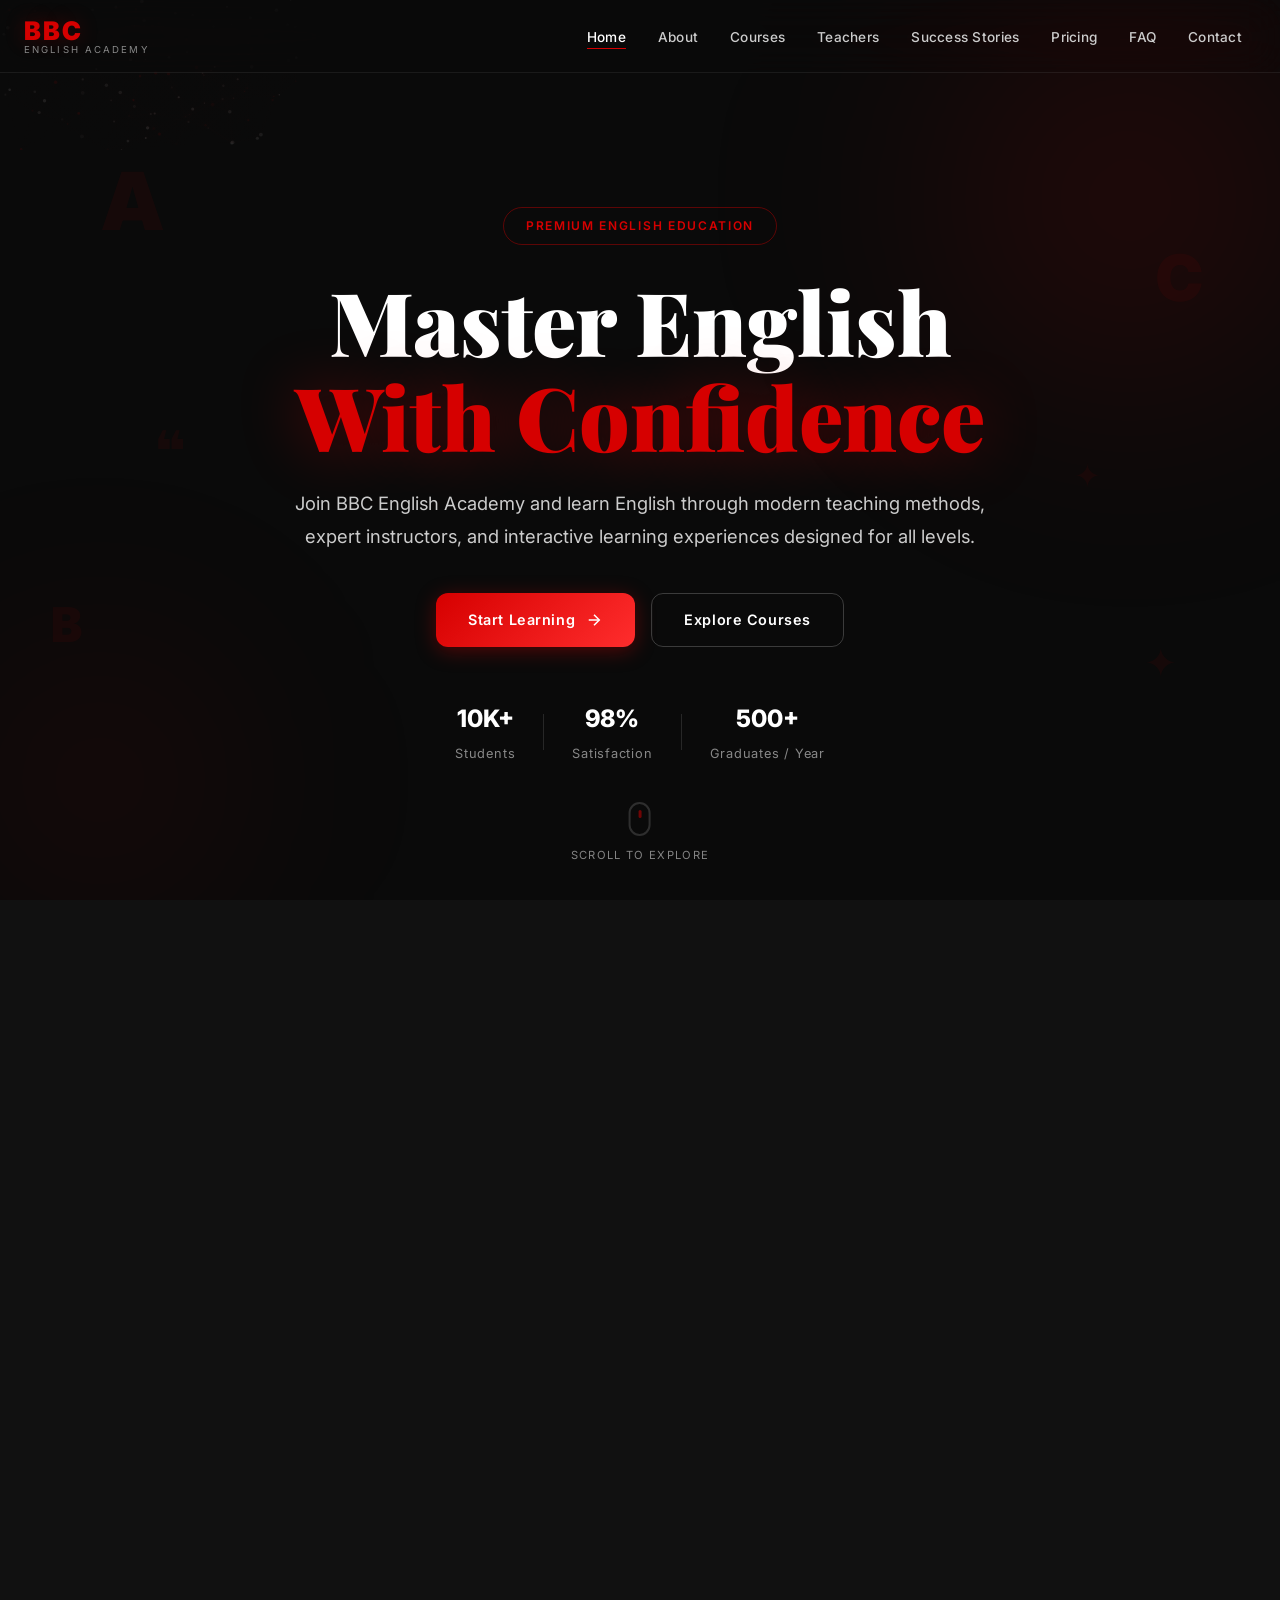
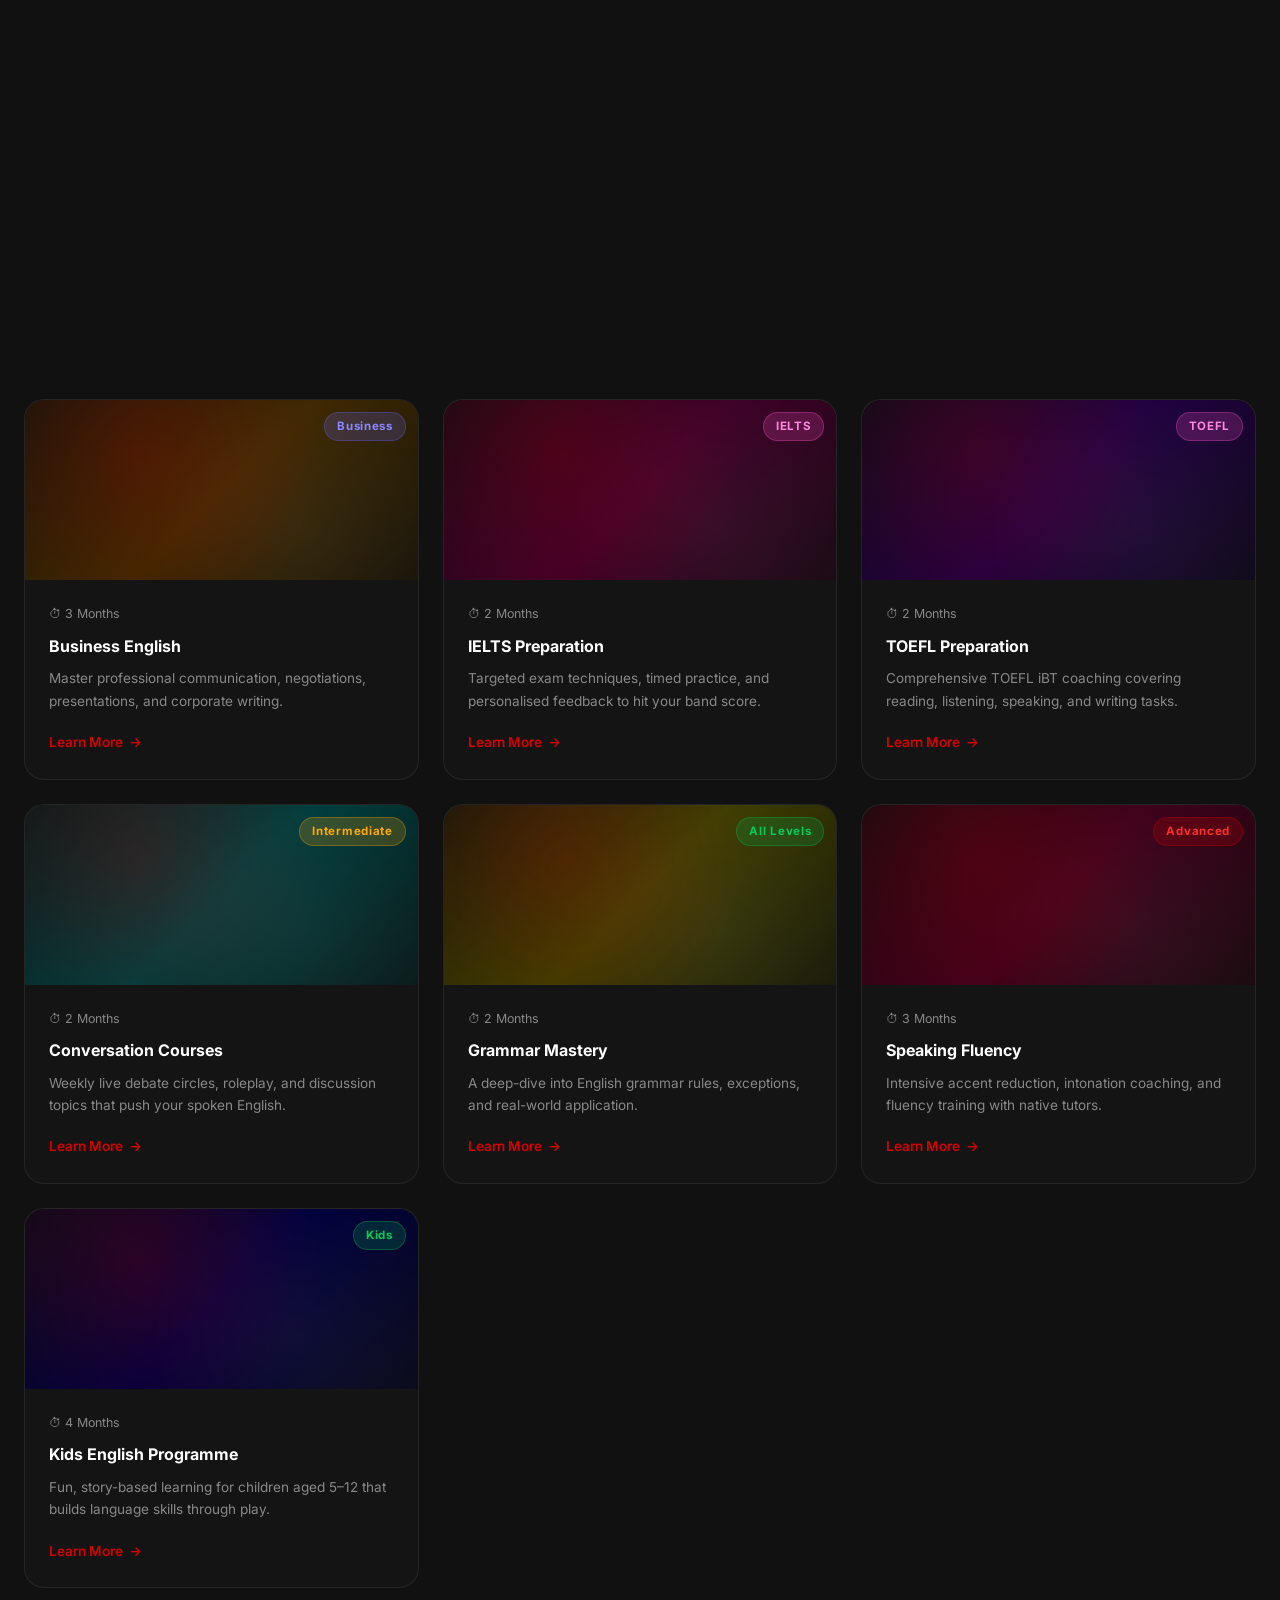
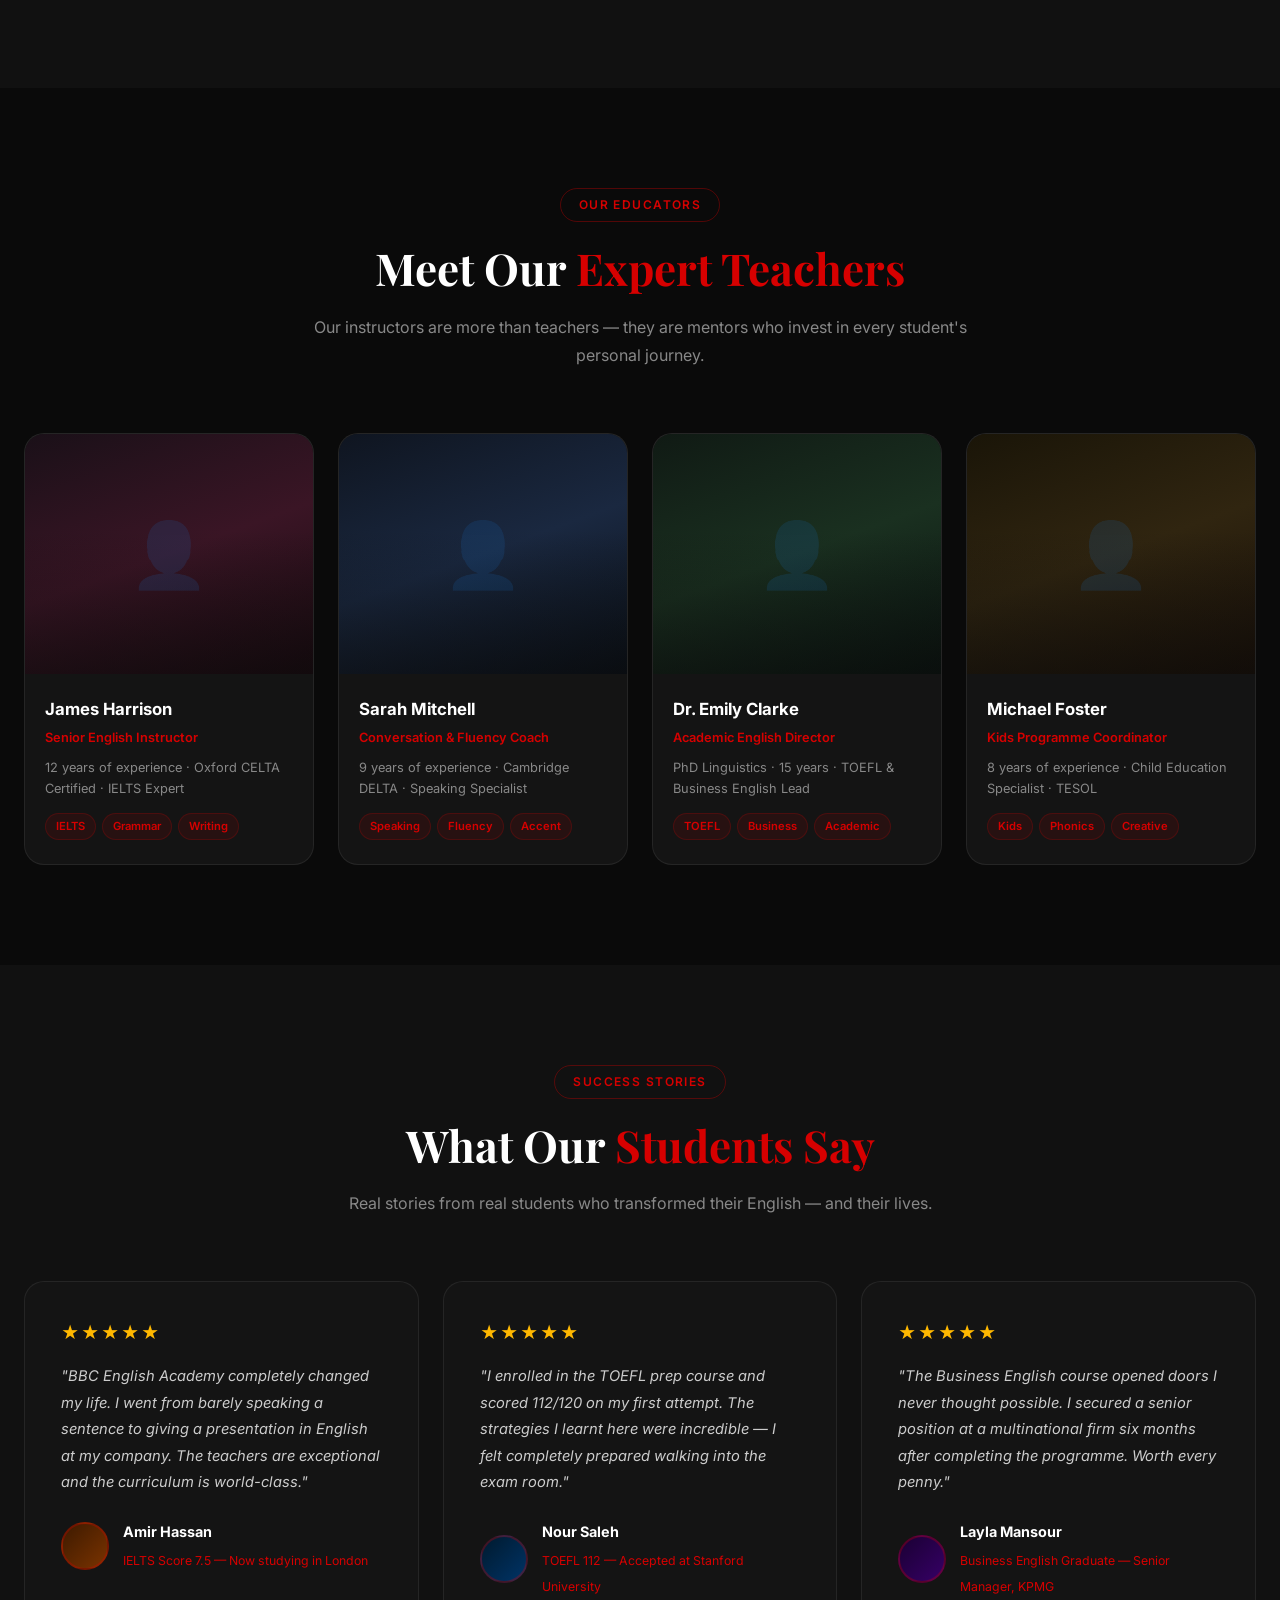
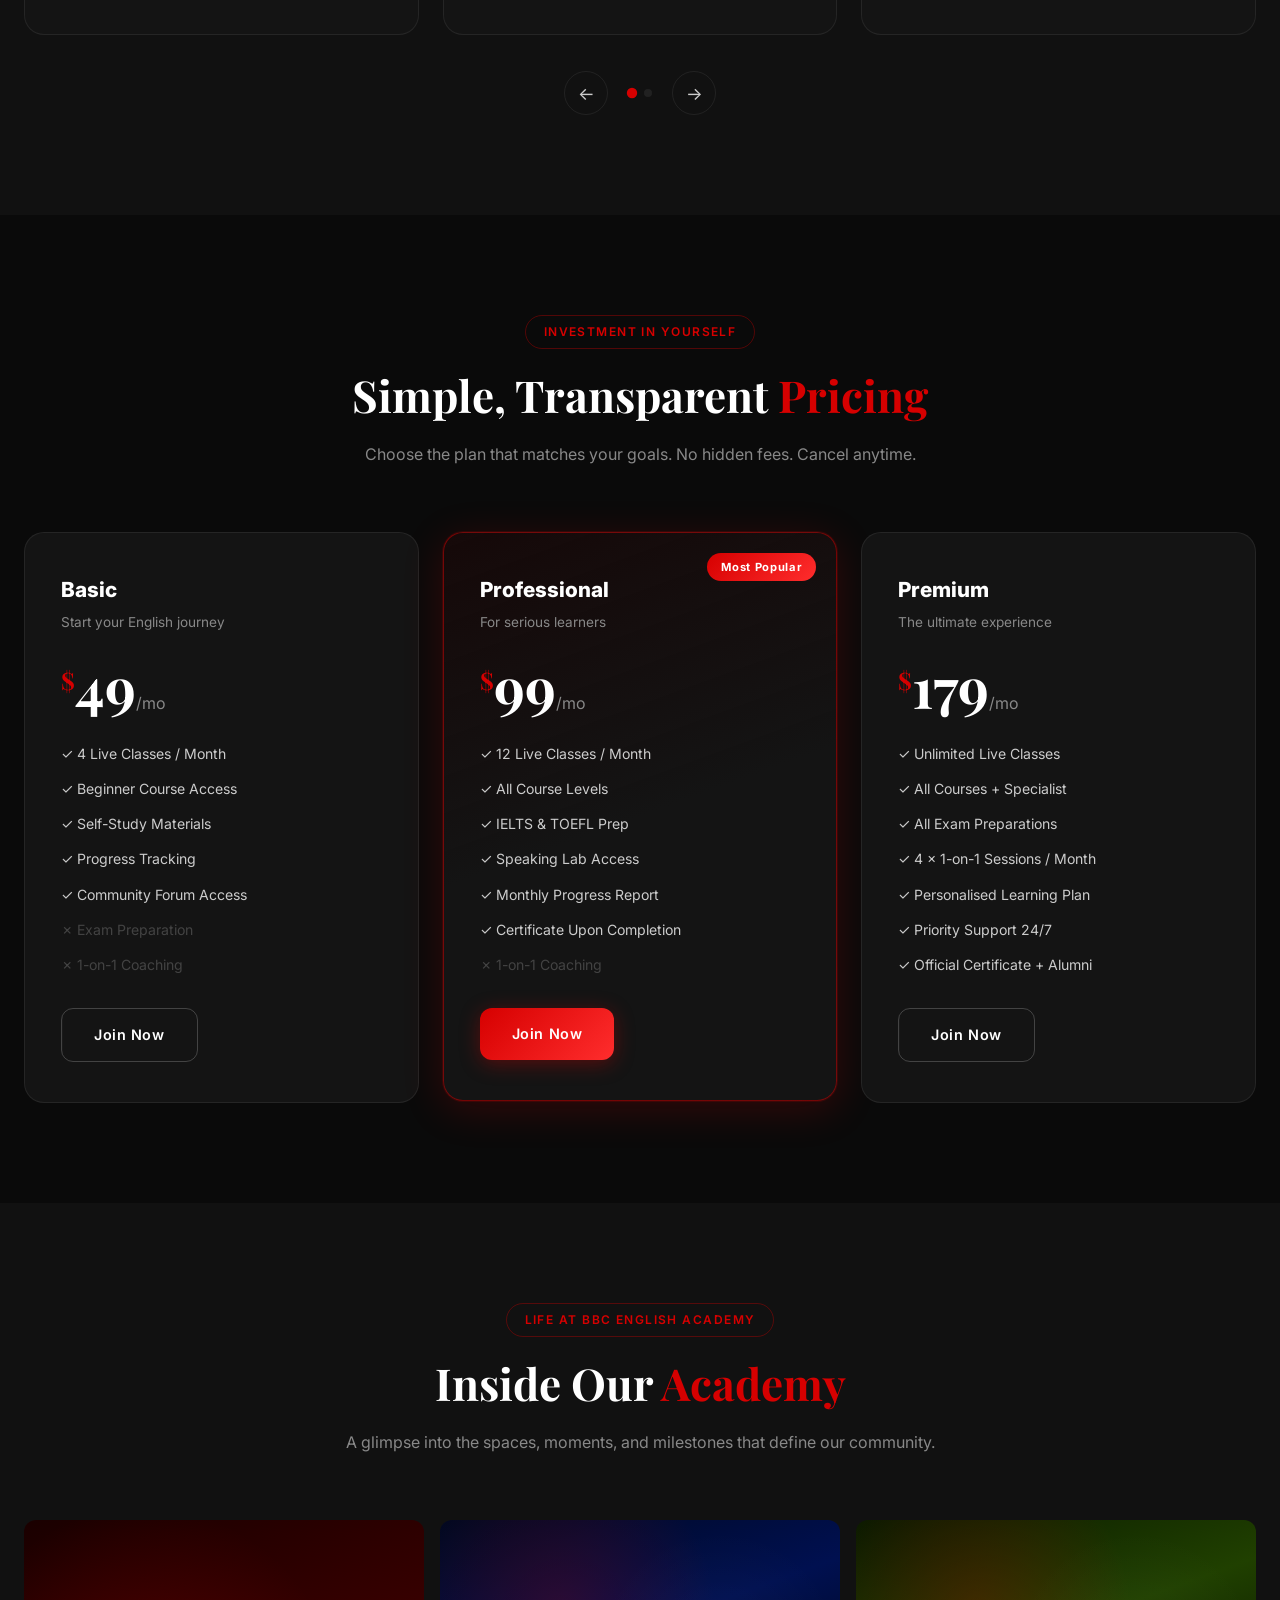
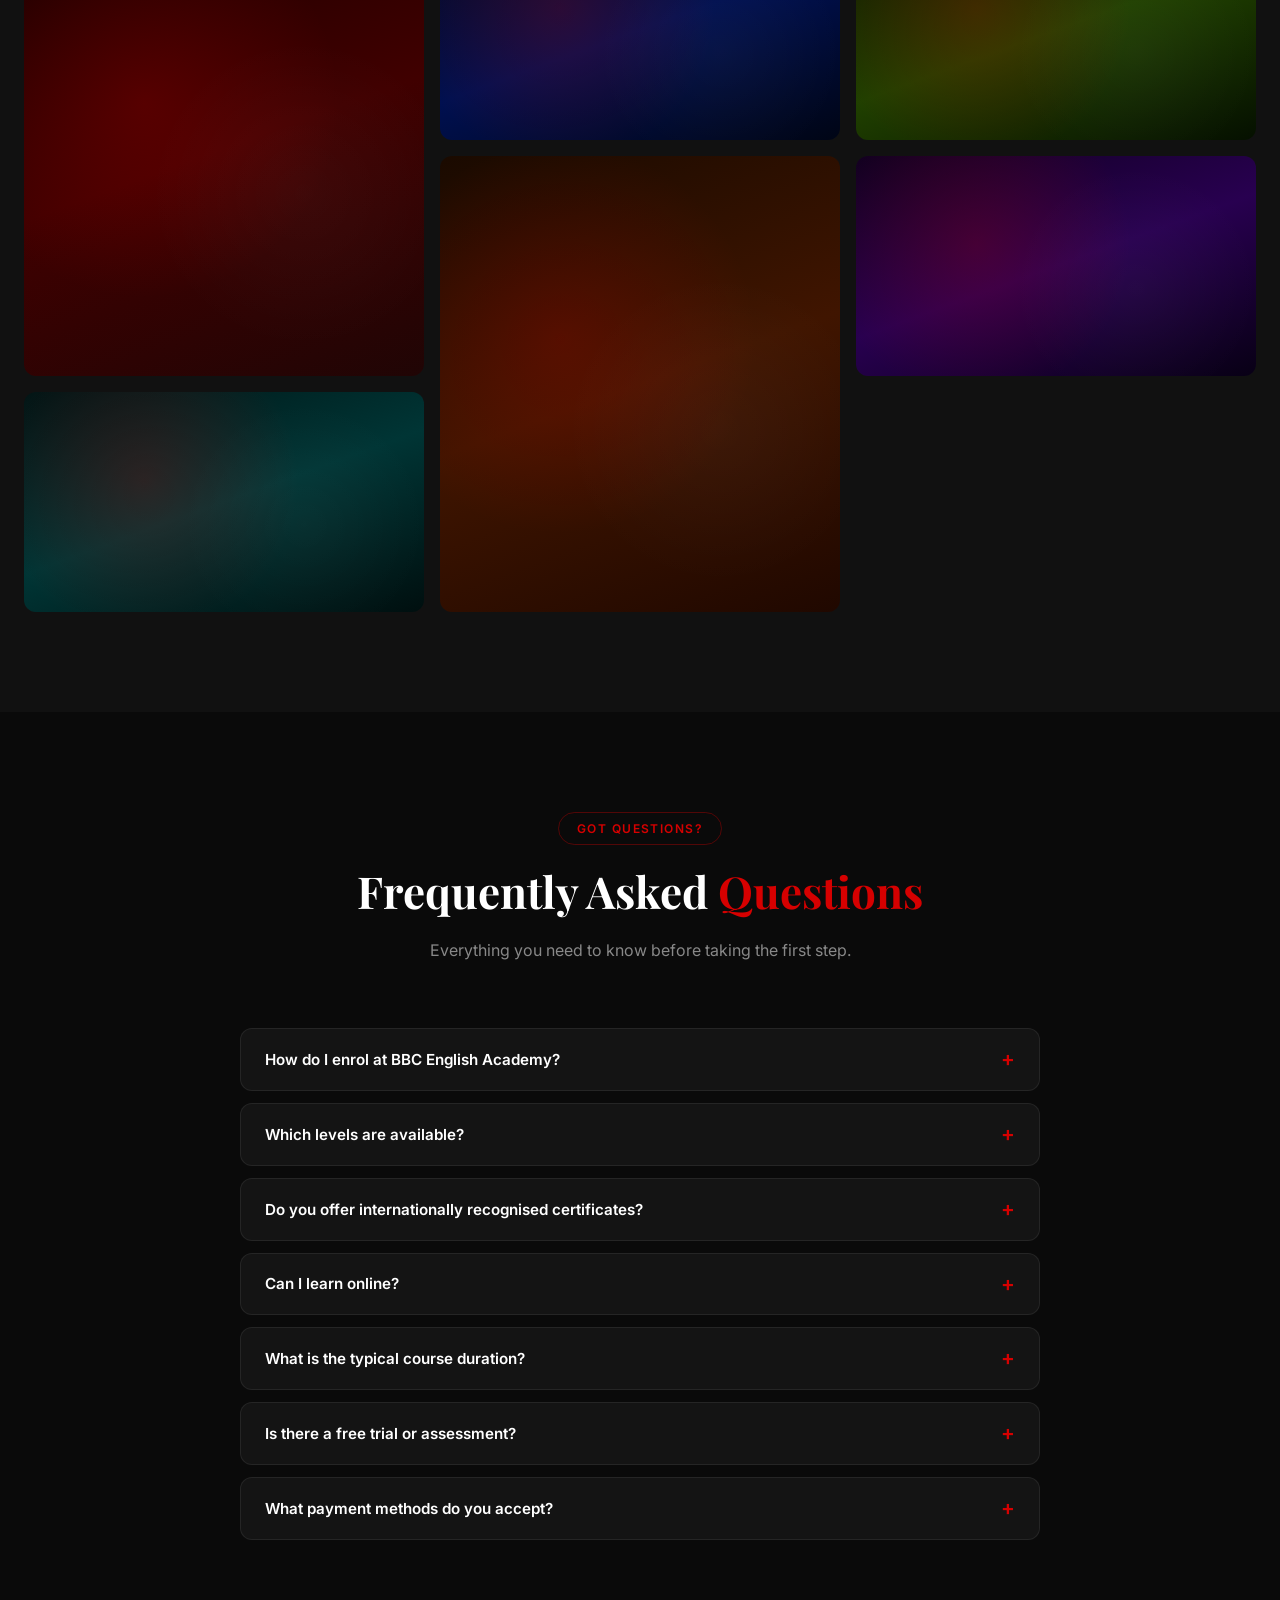
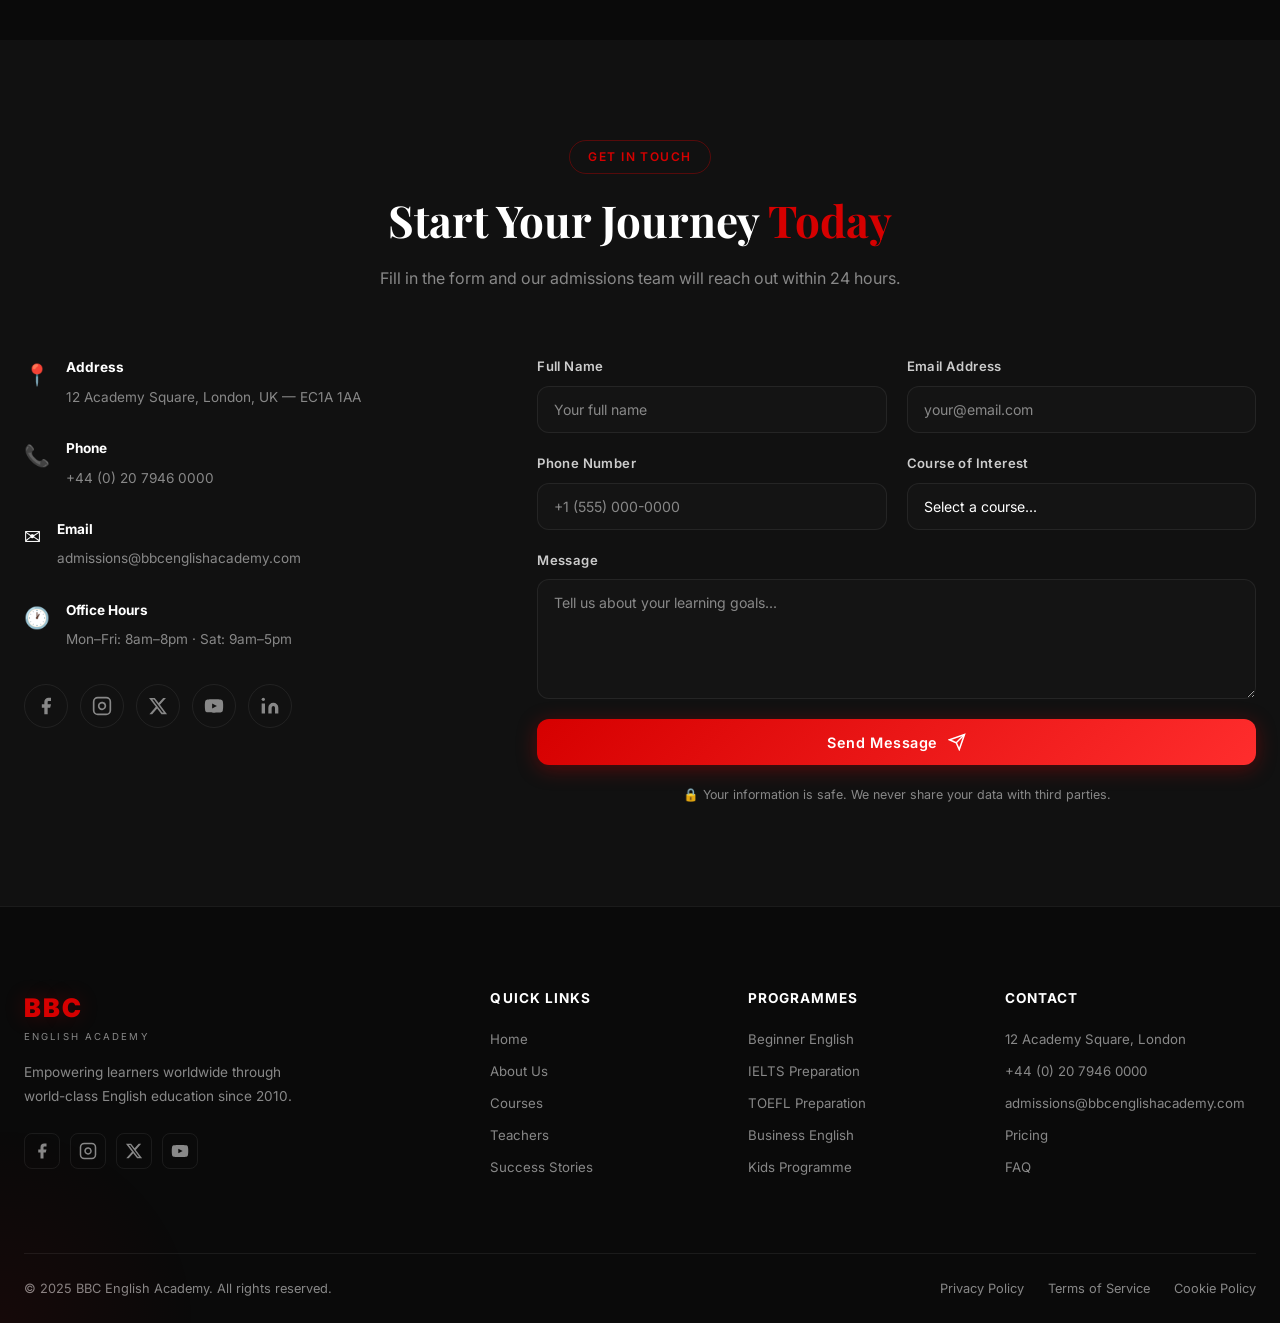
==== index.html @ ef20fbb7 "Add files via upload" ====
<!DOCTYPE html>
<html lang="en">
<head>
  <meta charset="UTF-8" />
  <meta name="viewport" content="width=device-width, initial-scale=1.0" />
  <meta name="description" content="BBC English Academy — Master English with Confidence. Premium English language courses for all levels." />
  <title>BBC English Academy</title>
  <link rel="stylesheet" href="style.css" />
  <link rel="preconnect" href="https://fonts.googleapis.com" />
  <link rel="preconnect" href="https://fonts.gstatic.com" crossorigin />
  <link href="https://fonts.googleapis.com/css2?family=Inter:wght@300;400;500;600;700;800;900&family=Playfair+Display:wght@400;600;700;900&display=swap" rel="stylesheet" />
</head>
<body>

  <!-- LOADING SCREEN -->
  <div id="loader">
    <div class="loader-inner">
      <div class="loader-logo">
        <span class="loader-bbc">BBC</span>
        <span class="loader-text">English Academy</span>
      </div>
      <div class="loader-bar"><div class="loader-progress"></div></div>
    </div>
  </div>

  <!-- NAVBAR -->
  <nav id="navbar">
    <div class="nav-container">
      <a href="#home" class="nav-logo">
        <span class="logo-bbc">BBC</span>
        <span class="logo-sub">English Academy</span>
      </a>
      <button class="hamburger" id="hamburger" aria-label="Toggle menu">
        <span></span><span></span><span></span>
      </button>
      <ul class="nav-links" id="nav-links">
        <li><a href="#home" class="nav-link">Home</a></li>
        <li><a href="#about" class="nav-link">About</a></li>
        <li><a href="#courses" class="nav-link">Courses</a></li>
        <li><a href="#teachers" class="nav-link">Teachers</a></li>
        <li><a href="#testimonials" class="nav-link">Success Stories</a></li>
        <li><a href="#pricing" class="nav-link">Pricing</a></li>
        <li><a href="#faq" class="nav-link">FAQ</a></li>
        <li><a href="#contact" class="nav-link">Contact</a></li>
      </ul>
    </div>
  </nav>

  <!-- HERO SECTION -->
  <section id="home" class="hero">
    <canvas id="particles-canvas"></canvas>
    <div class="hero-overlay"></div>
    <div class="hero-glow glow-1"></div>
    <div class="hero-glow glow-2"></div>
    <div class="floating-elements">
      <div class="float-el el-1">A</div>
      <div class="float-el el-2">B</div>
      <div class="float-el el-3">C</div>
      <div class="float-el el-4">✦</div>
      <div class="float-el el-5">❝</div>
      <div class="float-el el-6">✦</div>
    </div>
    <div class="hero-content">
      <div class="hero-badge reveal-fade">Premium English Education</div>
      <h1 class="hero-title reveal-fade">
        Master English<br />
        <span class="hero-accent">With Confidence</span>
      </h1>
      <p class="hero-subtitle reveal-fade">
        Join BBC English Academy and learn English through modern teaching methods,<br class="hide-mobile" />
        expert instructors, and interactive learning experiences designed for all levels.
      </p>
      <div class="hero-buttons reveal-fade">
        <a href="#courses" class="btn btn-primary">
          <span>Start Learning</span>
          <svg width="18" height="18" viewBox="0 0 24 24" fill="none" stroke="currentColor" stroke-width="2"><line x1="5" y1="12" x2="19" y2="12"/><polyline points="12 5 19 12 12 19"/></svg>
        </a>
        <a href="#courses" class="btn btn-outline">Explore Courses</a>
      </div>
      <div class="hero-stats reveal-fade">
        <div class="hero-stat"><strong>10K+</strong><span>Students</span></div>
        <div class="hero-stat-divider"></div>
        <div class="hero-stat"><strong>98%</strong><span>Satisfaction</span></div>
        <div class="hero-stat-divider"></div>
        <div class="hero-stat"><strong>500+</strong><span>Graduates / Year</span></div>
      </div>
    </div>
    <div class="scroll-indicator">
      <div class="scroll-mouse"><div class="scroll-wheel"></div></div>
      <span>Scroll to explore</span>
    </div>
  </section>

  <!-- ABOUT SECTION -->
  <section id="about" class="about section">
    <div class="container">
      <div class="section-header reveal">
        <span class="section-tag">Who We Are</span>
        <h2 class="section-title">Excellence in <span class="accent">English Education</span></h2>
        <p class="section-subtitle">A world-class institution built on decades of teaching experience and a commitment to transforming students into confident English speakers.</p>
      </div>
      <div class="about-grid">
        <div class="about-content reveal">
          <h3>Our Mission</h3>
          <p>At BBC English Academy, we believe every student deserves access to world-class English education. Our mission is to bridge language barriers and unlock global opportunities for learners at every stage of their journey.</p>
          <h3>Our Vision</h3>
          <p>We envision a world where language is never a barrier — where every student walks out of our doors ready to thrive in any international environment, whether academic, professional, or social.</p>
          <div class="about-features">
            <div class="about-feat"><span class="feat-icon">✦</span> International Teaching Standards</div>
            <div class="about-feat"><span class="feat-icon">✦</span> Native & Certified Expert Instructors</div>
            <div class="about-feat"><span class="feat-icon">✦</span> Personalised Learning Pathways</div>
            <div class="about-feat"><span class="feat-icon">✦</span> British Council Aligned Curriculum</div>
          </div>
        </div>
        <div class="about-stats reveal">
          <div class="stat-card"><div class="stat-num" data-target="10000">0</div><div class="stat-label">Students Enrolled</div></div>
          <div class="stat-card"><div class="stat-num" data-target="500">0</div><div class="stat-label">Graduates Per Year</div></div>
          <div class="stat-card"><div class="stat-num" data-target="98">0</div><div class="stat-label">% Satisfaction Rate</div></div>
          <div class="stat-card"><div class="stat-num" data-target="15">0</div><div class="stat-label">Years of Excellence</div></div>
        </div>
      </div>
    </div>
  </section>

  <!-- WHY CHOOSE US -->
  <section id="why" class="why-us section">
    <div class="container">
      <div class="section-header reveal">
        <span class="section-tag">Why BBC English Academy</span>
        <h2 class="section-title">Built for <span class="accent">Your Success</span></h2>
        <p class="section-subtitle">Every detail of our academy is designed to accelerate your progress and maximise your confidence.</p>
      </div>
      <div class="why-grid">
        <div class="why-card reveal">
          <div class="why-icon">🎓</div>
          <h4>Expert Teachers</h4>
          <p>Learn from certified native and bilingual instructors with years of classroom and international experience.</p>
        </div>
        <div class="why-card reveal">
          <div class="why-icon">💡</div>
          <h4>Interactive Lessons</h4>
          <p>Engage in dynamic, multimedia-rich lessons that make vocabulary, grammar, and pronunciation genuinely stick.</p>
        </div>
        <div class="why-card reveal">
          <div class="why-icon">🕐</div>
          <h4>Flexible Schedule</h4>
          <p>Morning, evening, weekend, and online classes available — structured around your life, not ours.</p>
        </div>
        <div class="why-card reveal">
          <div class="why-icon">🗣️</div>
          <h4>Practical Speaking</h4>
          <p>Dedicated conversation labs and real-world simulations so you speak with confidence from day one.</p>
        </div>
        <div class="why-card reveal">
          <div class="why-icon">🌍</div>
          <h4>International Curriculum</h4>
          <p>A Cambridge and British Council aligned syllabus trusted by learners across 40+ countries.</p>
        </div>
        <div class="why-card reveal">
          <div class="why-icon">🤝</div>
          <h4>Student Support</h4>
          <p>Dedicated academic advisors and a 24/7 digital support portal keep you on track at every step.</p>
        </div>
      </div>
    </div>
  </section>

  <!-- COURSES SECTION -->
  <section id="courses" class="courses section">
    <div class="container">
      <div class="section-header reveal">
        <span class="section-tag">Our Programmes</span>
        <h2 class="section-title">Find Your <span class="accent">Perfect Course</span></h2>
        <p class="section-subtitle">From beginner to advanced, we have a programme tailored to every goal and every learner.</p>
      </div>
      <div class="course-filters reveal">
        <button class="filter-btn active" data-filter="all">All</button>
        <button class="filter-btn" data-filter="general">General</button>
        <button class="filter-btn" data-filter="exam">Exam Prep</button>
        <button class="filter-btn" data-filter="specialist">Specialist</button>
      </div>
      <div class="courses-grid">
        <div class="course-card reveal" data-category="general">
          <div class="course-img"><div class="course-img-placeholder ci-1"></div><span class="course-level level-beginner">Beginner</span></div>
          <div class="course-body">
            <span class="course-duration">⏱ 3 Months</span>
            <h4>Beginner English</h4>
            <p>Build a solid foundation in reading, writing, speaking, and listening from the very start.</p>
            <a href="#contact" class="btn-card">Learn More <span>→</span></a>
          </div>
        </div>
        <div class="course-card reveal" data-category="general">
          <div class="course-img"><div class="course-img-placeholder ci-2"></div><span class="course-level level-intermediate">Intermediate</span></div>
          <div class="course-body">
            <span class="course-duration">⏱ 4 Months</span>
            <h4>Intermediate English</h4>
            <p>Expand your vocabulary and tackle complex grammar structures with confidence.</p>
            <a href="#contact" class="btn-card">Learn More <span>→</span></a>
          </div>
        </div>
        <div class="course-card reveal" data-category="general">
          <div class="course-img"><div class="course-img-placeholder ci-3"></div><span class="course-level level-advanced">Advanced</span></div>
          <div class="course-body">
            <span class="course-duration">⏱ 5 Months</span>
            <h4>Advanced English</h4>
            <p>Achieve near-native fluency with nuanced expression, debate, and academic writing skills.</p>
            <a href="#contact" class="btn-card">Learn More <span>→</span></a>
          </div>
        </div>
        <div class="course-card reveal" data-category="specialist">
          <div class="course-img"><div class="course-img-placeholder ci-4"></div><span class="course-level level-business">Business</span></div>
          <div class="course-body">
            <span class="course-duration">⏱ 3 Months</span>
            <h4>Business English</h4>
            <p>Master professional communication, negotiations, presentations, and corporate writing.</p>
            <a href="#contact" class="btn-card">Learn More <span>→</span></a>
          </div>
        </div>
        <div class="course-card reveal" data-category="exam">
          <div class="course-img"><div class="course-img-placeholder ci-5"></div><span class="course-level level-exam">IELTS</span></div>
          <div class="course-body">
            <span class="course-duration">⏱ 2 Months</span>
            <h4>IELTS Preparation</h4>
            <p>Targeted exam techniques, timed practice, and personalised feedback to hit your band score.</p>
            <a href="#contact" class="btn-card">Learn More <span>→</span></a>
          </div>
        </div>
        <div class="course-card reveal" data-category="exam">
          <div class="course-img"><div class="course-img-placeholder ci-6"></div><span class="course-level level-exam">TOEFL</span></div>
          <div class="course-body">
            <span class="course-duration">⏱ 2 Months</span>
            <h4>TOEFL Preparation</h4>
            <p>Comprehensive TOEFL iBT coaching covering reading, listening, speaking, and writing tasks.</p>
            <a href="#contact" class="btn-card">Learn More <span>→</span></a>
          </div>
        </div>
        <div class="course-card reveal" data-category="specialist">
          <div class="course-img"><div class="course-img-placeholder ci-7"></div><span class="course-level level-intermediate">Intermediate</span></div>
          <div class="course-body">
            <span class="course-duration">⏱ 2 Months</span>
            <h4>Conversation Courses</h4>
            <p>Weekly live debate circles, roleplay, and discussion topics that push your spoken English.</p>
            <a href="#contact" class="btn-card">Learn More <span>→</span></a>
          </div>
        </div>
        <div class="course-card reveal" data-category="general">
          <div class="course-img"><div class="course-img-placeholder ci-8"></div><span class="course-level level-beginner">All Levels</span></div>
          <div class="course-body">
            <span class="course-duration">⏱ 2 Months</span>
            <h4>Grammar Mastery</h4>
            <p>A deep-dive into English grammar rules, exceptions, and real-world application.</p>
            <a href="#contact" class="btn-card">Learn More <span>→</span></a>
          </div>
        </div>
        <div class="course-card reveal" data-category="specialist">
          <div class="course-img"><div class="course-img-placeholder ci-9"></div><span class="course-level level-advanced">Advanced</span></div>
          <div class="course-body">
            <span class="course-duration">⏱ 3 Months</span>
            <h4>Speaking Fluency</h4>
            <p>Intensive accent reduction, intonation coaching, and fluency training with native tutors.</p>
            <a href="#contact" class="btn-card">Learn More <span>→</span></a>
          </div>
        </div>
        <div class="course-card reveal" data-category="specialist">
          <div class="course-img"><div class="course-img-placeholder ci-10"></div><span class="course-level level-beginner">Kids</span></div>
          <div class="course-body">
            <span class="course-duration">⏱ 4 Months</span>
            <h4>Kids English Programme</h4>
            <p>Fun, story-based learning for children aged 5–12 that builds language skills through play.</p>
            <a href="#contact" class="btn-card">Learn More <span>→</span></a>
          </div>
        </div>
      </div>
    </div>
  </section>

  <!-- TEACHERS SECTION -->
  <section id="teachers" class="teachers section">
    <div class="container">
      <div class="section-header reveal">
        <span class="section-tag">Our Educators</span>
        <h2 class="section-title">Meet Our <span class="accent">Expert Teachers</span></h2>
        <p class="section-subtitle">Our instructors are more than teachers — they are mentors who invest in every student's personal journey.</p>
      </div>
      <div class="teachers-grid">
        <div class="teacher-card reveal">
          <div class="teacher-photo tp-1"></div>
          <div class="teacher-info">
            <h4>James Harrison</h4>
            <span class="teacher-role">Senior English Instructor</span>
            <p>12 years of experience · Oxford CELTA Certified · IELTS Expert</p>
            <div class="teacher-tags"><span>IELTS</span><span>Grammar</span><span>Writing</span></div>
          </div>
        </div>
        <div class="teacher-card reveal">
          <div class="teacher-photo tp-2"></div>
          <div class="teacher-info">
            <h4>Sarah Mitchell</h4>
            <span class="teacher-role">Conversation & Fluency Coach</span>
            <p>9 years of experience · Cambridge DELTA · Speaking Specialist</p>
            <div class="teacher-tags"><span>Speaking</span><span>Fluency</span><span>Accent</span></div>
          </div>
        </div>
        <div class="teacher-card reveal">
          <div class="teacher-photo tp-3"></div>
          <div class="teacher-info">
            <h4>Dr. Emily Clarke</h4>
            <span class="teacher-role">Academic English Director</span>
            <p>PhD Linguistics · 15 years · TOEFL & Business English Lead</p>
            <div class="teacher-tags"><span>TOEFL</span><span>Business</span><span>Academic</span></div>
          </div>
        </div>
        <div class="teacher-card reveal">
          <div class="teacher-photo tp-4"></div>
          <div class="teacher-info">
            <h4>Michael Foster</h4>
            <span class="teacher-role">Kids Programme Coordinator</span>
            <p>8 years of experience · Child Education Specialist · TESOL</p>
            <div class="teacher-tags"><span>Kids</span><span>Phonics</span><span>Creative</span></div>
          </div>
        </div>
      </div>
    </div>
  </section>

  <!-- TESTIMONIALS -->
  <section id="testimonials" class="testimonials section">
    <div class="container">
      <div class="section-header reveal">
        <span class="section-tag">Success Stories</span>
        <h2 class="section-title">What Our <span class="accent">Students Say</span></h2>
        <p class="section-subtitle">Real stories from real students who transformed their English — and their lives.</p>
      </div>
      <div class="testimonial-wrapper reveal">
        <div class="testimonial-track" id="testimonial-track">
          <div class="testimonial-card">
            <div class="testi-stars">★★★★★</div>
            <p class="testi-text">"BBC English Academy completely changed my life. I went from barely speaking a sentence to giving a presentation in English at my company. The teachers are exceptional and the curriculum is world-class."</p>
            <div class="testi-author">
              <div class="testi-avatar ta-1"></div>
              <div><strong>Amir Hassan</strong><span>IELTS Score 7.5 — Now studying in London</span></div>
            </div>
          </div>
          <div class="testimonial-card">
            <div class="testi-stars">★★★★★</div>
            <p class="testi-text">"I enrolled in the TOEFL prep course and scored 112/120 on my first attempt. The strategies I learnt here were incredible — I felt completely prepared walking into the exam room."</p>
            <div class="testi-author">
              <div class="testi-avatar ta-2"></div>
              <div><strong>Nour Saleh</strong><span>TOEFL 112 — Accepted at Stanford University</span></div>
            </div>
          </div>
          <div class="testimonial-card">
            <div class="testi-stars">★★★★★</div>
            <p class="testi-text">"The Business English course opened doors I never thought possible. I secured a senior position at a multinational firm six months after completing the programme. Worth every penny."</p>
            <div class="testi-author">
              <div class="testi-avatar ta-3"></div>
              <div><strong>Layla Mansour</strong><span>Business English Graduate — Senior Manager, KPMG</span></div>
            </div>
          </div>
          <div class="testimonial-card">
            <div class="testi-stars">★★★★★</div>
            <p class="testi-text">"My daughter joined the Kids Programme at age 7. Two years later she reads chapter books in English and speaks to her teachers without hesitation. The results speak for themselves."</p>
            <div class="testi-author">
              <div class="testi-avatar ta-4"></div>
              <div><strong>Khalid Al-Rashidi</strong><span>Parent — Kids Programme</span></div>
            </div>
          </div>
          <div class="testimonial-card">
            <div class="testi-stars">★★★★★</div>
            <p class="testi-text">"I had tried other academies before but nothing compared to BBC English Academy. The speaking fluency course gave me real tools, real practice, and real confidence in just 3 months."</p>
            <div class="testi-author">
              <div class="testi-avatar ta-5"></div>
              <div><strong>Sofia Petrakis</strong><span>Speaking Fluency — Now working at the UN</span></div>
            </div>
          </div>
        </div>
        <div class="testi-controls">
          <button class="testi-btn" id="testi-prev" aria-label="Previous">&#8592;</button>
          <div class="testi-dots" id="testi-dots"></div>
          <button class="testi-btn" id="testi-next" aria-label="Next">&#8594;</button>
        </div>
      </div>
    </div>
  </section>

  <!-- PRICING SECTION -->
  <section id="pricing" class="pricing section">
    <div class="container">
      <div class="section-header reveal">
        <span class="section-tag">Investment in Yourself</span>
        <h2 class="section-title">Simple, Transparent <span class="accent">Pricing</span></h2>
        <p class="section-subtitle">Choose the plan that matches your goals. No hidden fees. Cancel anytime.</p>
      </div>
      <div class="pricing-grid">
        <div class="price-card reveal">
          <div class="price-header">
            <h4>Basic</h4>
            <p>Start your English journey</p>
          </div>
          <div class="price-amount"><span class="currency">$</span>49<span class="period">/mo</span></div>
          <ul class="price-features">
            <li>✓ 4 Live Classes / Month</li>
            <li>✓ Beginner Course Access</li>
            <li>✓ Self-Study Materials</li>
            <li>✓ Progress Tracking</li>
            <li>✓ Community Forum Access</li>
            <li class="disabled">✗ Exam Preparation</li>
            <li class="disabled">✗ 1-on-1 Coaching</li>
          </ul>
          <a href="#contact" class="btn btn-outline">Join Now</a>
        </div>
        <div class="price-card price-featured reveal">
          <div class="price-badge">Most Popular</div>
          <div class="price-header">
            <h4>Professional</h4>
            <p>For serious learners</p>
          </div>
          <div class="price-amount"><span class="currency">$</span>99<span class="period">/mo</span></div>
          <ul class="price-features">
            <li>✓ 12 Live Classes / Month</li>
            <li>✓ All Course Levels</li>
            <li>✓ IELTS & TOEFL Prep</li>
            <li>✓ Speaking Lab Access</li>
            <li>✓ Monthly Progress Report</li>
            <li>✓ Certificate Upon Completion</li>
            <li class="disabled">✗ 1-on-1 Coaching</li>
          </ul>
          <a href="#contact" class="btn btn-primary">Join Now</a>
        </div>
        <div class="price-card reveal">
          <div class="price-header">
            <h4>Premium</h4>
            <p>The ultimate experience</p>
          </div>
          <div class="price-amount"><span class="currency">$</span>179<span class="period">/mo</span></div>
          <ul class="price-features">
            <li>✓ Unlimited Live Classes</li>
            <li>✓ All Courses + Specialist</li>
            <li>✓ All Exam Preparations</li>
            <li>✓ 4 × 1-on-1 Sessions / Month</li>
            <li>✓ Personalised Learning Plan</li>
            <li>✓ Priority Support 24/7</li>
            <li>✓ Official Certificate + Alumni</li>
          </ul>
          <a href="#contact" class="btn btn-outline">Join Now</a>
        </div>
      </div>
    </div>
  </section>

  <!-- GALLERY SECTION -->
  <section id="gallery" class="gallery section">
    <div class="container">
      <div class="section-header reveal">
        <span class="section-tag">Life at BBC English Academy</span>
        <h2 class="section-title">Inside Our <span class="accent">Academy</span></h2>
        <p class="section-subtitle">A glimpse into the spaces, moments, and milestones that define our community.</p>
      </div>
      <div class="gallery-grid reveal">
        <div class="gallery-item gi-1" data-index="0"><div class="gallery-overlay"><span>Modern Classrooms</span></div></div>
        <div class="gallery-item gi-2" data-index="1"><div class="gallery-overlay"><span>Speaking Labs</span></div></div>
        <div class="gallery-item gi-3" data-index="2"><div class="gallery-overlay"><span>Student Workshops</span></div></div>
        <div class="gallery-item gi-4" data-index="3"><div class="gallery-overlay"><span>Graduation Ceremony</span></div></div>
        <div class="gallery-item gi-5" data-index="4"><div class="gallery-overlay"><span>Group Activities</span></div></div>
        <div class="gallery-item gi-6" data-index="5"><div class="gallery-overlay"><span>Library & Study Hub</span></div></div>
      </div>
    </div>
    <!-- Lightbox -->
    <div class="lightbox" id="lightbox">
      <button class="lb-close" id="lb-close">✕</button>
      <button class="lb-nav lb-prev" id="lb-prev">&#8592;</button>
      <div class="lb-content" id="lb-content"></div>
      <button class="lb-nav lb-next" id="lb-next">&#8594;</button>
    </div>
  </section>

  <!-- FAQ SECTION -->
  <section id="faq" class="faq section">
    <div class="container">
      <div class="section-header reveal">
        <span class="section-tag">Got Questions?</span>
        <h2 class="section-title">Frequently Asked <span class="accent">Questions</span></h2>
        <p class="section-subtitle">Everything you need to know before taking the first step.</p>
      </div>
      <div class="faq-list reveal">
        <div class="faq-item">
          <button class="faq-question">How do I enrol at BBC English Academy? <span class="faq-icon">+</span></button>
          <div class="faq-answer"><p>Enrolment is simple. Contact us via the form below or call our admissions team. We will arrange a free level assessment, recommend the right course for you, and confirm your start date — all within 24 hours.</p></div>
        </div>
        <div class="faq-item">
          <button class="faq-question">Which levels are available? <span class="faq-icon">+</span></button>
          <div class="faq-answer"><p>We offer courses from complete beginner (A1) through to proficient (C2) across 10 different programme types. Every student completes a free placement test before enrolment to ensure the perfect fit.</p></div>
        </div>
        <div class="faq-item">
          <button class="faq-question">Do you offer internationally recognised certificates? <span class="faq-icon">+</span></button>
          <div class="faq-answer"><p>Yes. Upon successful completion of any full programme, students receive an official BBC English Academy certificate. Our Professional and Premium students also receive certificates aligned with CEFR standards, recognised by universities and employers worldwide.</p></div>
        </div>
        <div class="faq-item">
          <button class="faq-question">Can I learn online? <span class="faq-icon">+</span></button>
          <div class="faq-answer"><p>Absolutely. We offer fully online, in-person, and hybrid options for most of our programmes. Our virtual classrooms feature live video sessions, interactive exercises, and real-time feedback — exactly like being in the room.</p></div>
        </div>
        <div class="faq-item">
          <button class="faq-question">What is the typical course duration? <span class="faq-icon">+</span></button>
          <div class="faq-answer"><p>Course lengths vary by programme. Most general English courses run 2–5 months. Exam preparation courses (IELTS, TOEFL) are typically 6–8 weeks. Intensive fast-track options are available for all levels.</p></div>
        </div>
        <div class="faq-item">
          <button class="faq-question">Is there a free trial or assessment? <span class="faq-icon">+</span></button>
          <div class="faq-answer"><p>Yes — every new student receives a complimentary placement assessment and a free demo class so you can experience our teaching style before committing to a programme.</p></div>
        </div>
        <div class="faq-item">
          <button class="faq-question">What payment methods do you accept? <span class="faq-icon">+</span></button>
          <div class="faq-answer"><p>We accept all major credit/debit cards, bank transfers, and select digital wallets. Monthly instalment plans are available for all programmes. Contact admissions for custom payment arrangements.</p></div>
        </div>
      </div>
    </div>
  </section>

  <!-- CONTACT SECTION -->
  <section id="contact" class="contact section">
    <div class="container">
      <div class="section-header reveal">
        <span class="section-tag">Get In Touch</span>
        <h2 class="section-title">Start Your Journey <span class="accent">Today</span></h2>
        <p class="section-subtitle">Fill in the form and our admissions team will reach out within 24 hours.</p>
      </div>
      <div class="contact-grid">
        <div class="contact-info reveal">
          <div class="contact-item">
            <div class="contact-icon">📍</div>
            <div><strong>Address</strong><span>12 Academy Square, London, UK — EC1A 1AA</span></div>
          </div>
          <div class="contact-item">
            <div class="contact-icon">📞</div>
            <div><strong>Phone</strong><span>+44 (0) 20 7946 0000</span></div>
          </div>
          <div class="contact-item">
            <div class="contact-icon">✉️</div>
            <div><strong>Email</strong><span>admissions@bbcenglishacademy.com</span></div>
          </div>
          <div class="contact-item">
            <div class="contact-icon">🕐</div>
            <div><strong>Office Hours</strong><span>Mon–Fri: 8am–8pm · Sat: 9am–5pm</span></div>
          </div>
          <div class="contact-socials">
            <a href="#" class="social-link" aria-label="Facebook">
              <svg width="20" height="20" viewBox="0 0 24 24" fill="currentColor"><path d="M18 2h-3a5 5 0 0 0-5 5v3H7v4h3v8h4v-8h3l1-4h-4V7a1 1 0 0 1 1-1h3z"/></svg>
            </a>
            <a href="#" class="social-link" aria-label="Instagram">
              <svg width="20" height="20" viewBox="0 0 24 24" fill="none" stroke="currentColor" stroke-width="2"><rect x="2" y="2" width="20" height="20" rx="5" ry="5"/><path d="M16 11.37A4 4 0 1 1 12.63 8 4 4 0 0 1 16 11.37z"/><line x1="17.5" y1="6.5" x2="17.51" y2="6.5"/></svg>
            </a>
            <a href="#" class="social-link" aria-label="Twitter/X">
              <svg width="20" height="20" viewBox="0 0 24 24" fill="currentColor"><path d="M18.244 2.25h3.308l-7.227 8.26 8.502 11.24H16.17l-5.214-6.817L4.99 21.75H1.68l7.73-8.835L1.254 2.25H8.08l4.713 6.231zm-1.161 17.52h1.833L7.084 4.126H5.117z"/></svg>
            </a>
            <a href="#" class="social-link" aria-label="YouTube">
              <svg width="20" height="20" viewBox="0 0 24 24" fill="currentColor"><path d="M22.54 6.42a2.78 2.78 0 0 0-1.94-1.96C18.88 4 12 4 12 4s-6.88 0-8.6.46a2.78 2.78 0 0 0-1.94 1.96A29 29 0 0 0 1 12a29 29 0 0 0 .46 5.58A2.78 2.78 0 0 0 3.4 19.54C5.12 20 12 20 12 20s6.88 0 8.6-.46a2.78 2.78 0 0 0 1.94-1.96A29 29 0 0 0 23 12a29 29 0 0 0-.46-5.58zM9.75 15.02V8.98L15.5 12l-5.75 3.02z"/></svg>
            </a>
            <a href="#" class="social-link" aria-label="LinkedIn">
              <svg width="20" height="20" viewBox="0 0 24 24" fill="currentColor"><path d="M16 8a6 6 0 0 1 6 6v7h-4v-7a2 2 0 0 0-2-2 2 2 0 0 0-2 2v7h-4v-7a6 6 0 0 1 6-6zM2 9h4v12H2z"/><circle cx="4" cy="4" r="2"/></svg>
            </a>
          </div>
        </div>
        <form class="contact-form reveal" id="contact-form" novalidate>
          <div class="form-row">
            <div class="form-group">
              <label for="cf-name">Full Name</label>
              <input type="text" id="cf-name" name="name" placeholder="Your full name" required />
            </div>
            <div class="form-group">
              <label for="cf-email">Email Address</label>
              <input type="email" id="cf-email" name="email" placeholder="your@email.com" required />
            </div>
          </div>
          <div class="form-row">
            <div class="form-group">
              <label for="cf-phone">Phone Number</label>
              <input type="tel" id="cf-phone" name="phone" placeholder="+1 (555) 000-0000" />
            </div>
            <div class="form-group">
              <label for="cf-course">Course of Interest</label>
              <select id="cf-course" name="course">
                <option value="">Select a course...</option>
                <option>Beginner English</option>
                <option>Intermediate English</option>
                <option>Advanced English</option>
                <option>Business English</option>
                <option>IELTS Preparation</option>
                <option>TOEFL Preparation</option>
                <option>Conversation Courses</option>
                <option>Grammar Mastery</option>
                <option>Speaking Fluency</option>
                <option>Kids English Programme</option>
              </select>
            </div>
          </div>
          <div class="form-group">
            <label for="cf-message">Message</label>
            <textarea id="cf-message" name="message" rows="5" placeholder="Tell us about your learning goals..."></textarea>
          </div>
          <button type="submit" class="btn btn-primary btn-full">
            <span>Send Message</span>
            <svg width="18" height="18" viewBox="0 0 24 24" fill="none" stroke="currentColor" stroke-width="2"><line x1="22" y1="2" x2="11" y2="13"/><polygon points="22 2 15 22 11 13 2 9 22 2"/></svg>
          </button>
          <p class="form-note">🔒 Your information is safe. We never share your data with third parties.</p>
          <div class="form-success" id="form-success">✅ Thank you! We'll be in touch within 24 hours.</div>
        </form>
      </div>
    </div>
  </section>

  <!-- FOOTER -->
  <footer class="footer">
    <div class="container">
      <div class="footer-grid">
        <div class="footer-brand">
          <div class="footer-logo">
            <span class="logo-bbc">BBC</span>
            <span class="logo-sub">English Academy</span>
          </div>
          <p>Empowering learners worldwide through world-class English education since 2010.</p>
          <div class="footer-socials">
            <a href="#" aria-label="Facebook">
              <svg width="18" height="18" viewBox="0 0 24 24" fill="currentColor"><path d="M18 2h-3a5 5 0 0 0-5 5v3H7v4h3v8h4v-8h3l1-4h-4V7a1 1 0 0 1 1-1h3z"/></svg>
            </a>
            <a href="#" aria-label="Instagram">
              <svg width="18" height="18" viewBox="0 0 24 24" fill="none" stroke="currentColor" stroke-width="2"><rect x="2" y="2" width="20" height="20" rx="5" ry="5"/><path d="M16 11.37A4 4 0 1 1 12.63 8 4 4 0 0 1 16 11.37z"/><line x1="17.5" y1="6.5" x2="17.51" y2="6.5"/></svg>
            </a>
            <a href="#" aria-label="Twitter/X">
              <svg width="18" height="18" viewBox="0 0 24 24" fill="currentColor"><path d="M18.244 2.25h3.308l-7.227 8.26 8.502 11.24H16.17l-5.214-6.817L4.99 21.75H1.68l7.73-8.835L1.254 2.25H8.08l4.713 6.231zm-1.161 17.52h1.833L7.084 4.126H5.117z"/></svg>
            </a>
            <a href="#" aria-label="YouTube">
              <svg width="18" height="18" viewBox="0 0 24 24" fill="currentColor"><path d="M22.54 6.42a2.78 2.78 0 0 0-1.94-1.96C18.88 4 12 4 12 4s-6.88 0-8.6.46a2.78 2.78 0 0 0-1.94 1.96A29 29 0 0 0 1 12a29 29 0 0 0 .46 5.58A2.78 2.78 0 0 0 3.4 19.54C5.12 20 12 20 12 20s6.88 0 8.6-.46a2.78 2.78 0 0 0 1.94-1.96A29 29 0 0 0 23 12a29 29 0 0 0-.46-5.58zM9.75 15.02V8.98L15.5 12l-5.75 3.02z"/></svg>
            </a>
          </div>
        </div>
        <div class="footer-links">
          <h5>Quick Links</h5>
          <ul>
            <li><a href="#home">Home</a></li>
            <li><a href="#about">About Us</a></li>
            <li><a href="#courses">Courses</a></li>
            <li><a href="#teachers">Teachers</a></li>
            <li><a href="#testimonials">Success Stories</a></li>
          </ul>
        </div>
        <div class="footer-links">
          <h5>Programmes</h5>
          <ul>
            <li><a href="#courses">Beginner English</a></li>
            <li><a href="#courses">IELTS Preparation</a></li>
            <li><a href="#courses">TOEFL Preparation</a></li>
            <li><a href="#courses">Business English</a></li>
            <li><a href="#courses">Kids Programme</a></li>
          </ul>
        </div>
        <div class="footer-links">
          <h5>Contact</h5>
          <ul>
            <li>12 Academy Square, London</li>
            <li>+44 (0) 20 7946 0000</li>
            <li>admissions@bbcenglishacademy.com</li>
            <li><a href="#pricing">Pricing</a></li>
            <li><a href="#faq">FAQ</a></li>
          </ul>
        </div>
      </div>
      <div class="footer-bottom">
        <p>&copy; 2025 BBC English Academy. All rights reserved.</p>
        <div class="footer-bottom-links">
          <a href="#">Privacy Policy</a>
          <a href="#">Terms of Service</a>
          <a href="#">Cookie Policy</a>
        </div>
      </div>
    </div>
  </footer>

  <!-- Back to top -->
  <button class="back-to-top" id="back-to-top" aria-label="Back to top">↑</button>

  <script src="script.js"></script>
</body>
</html>
---- style.css ----
/* ============================================================
   BBC English Academy — style.css
   ============================================================ */

/* ---------- CSS Variables ---------- */
:root {
  --bg:        #0A0A0A;
  --bg-2:      #111111;
  --bg-3:      #181818;
  --bg-card:   #141414;
  --red:       #D60000;
  --red-bright:#FF2D2D;
  --red-glow:  rgba(214,0,0,0.25);
  --white:     #FFFFFF;
  --gray:      #CCCCCC;
  --gray-dim:  #888888;
  --border:    rgba(255,255,255,0.07);
  --font-sans: 'Inter', system-ui, sans-serif;
  --font-serif:'Playfair Display', Georgia, serif;
  --radius:    12px;
  --radius-lg: 20px;
  --shadow:    0 8px 40px rgba(0,0,0,0.5);
  --shadow-red:0 8px 40px rgba(214,0,0,0.2);
  --transition:0.35s cubic-bezier(0.4,0,0.2,1);
}

/* ---------- Reset ---------- */
*, *::before, *::after { box-sizing: border-box; margin: 0; padding: 0; }
html { scroll-behavior: smooth; font-size: 16px; }
body {
  background: var(--bg);
  color: var(--white);
  font-family: var(--font-sans);
  line-height: 1.65;
  overflow-x: hidden;
}
a { color: inherit; text-decoration: none; }
img { max-width: 100%; display: block; }
ul { list-style: none; }
button { cursor: pointer; border: none; background: none; font-family: inherit; }

/* ---------- Loading Screen ---------- */
#loader {
  position: fixed; inset: 0;
  background: var(--bg);
  display: flex; align-items: center; justify-content: center;
  z-index: 9999;
  transition: opacity 0.6s ease, visibility 0.6s ease;
}
#loader.hidden { opacity: 0; visibility: hidden; }
.loader-inner { text-align: center; }
.loader-logo {
  display: flex; flex-direction: column; align-items: center; gap: 6px;
  margin-bottom: 32px;
}
.loader-bbc {
  font-family: var(--font-sans);
  font-size: 3rem; font-weight: 900; letter-spacing: 0.1em;
  color: var(--red); text-shadow: 0 0 30px var(--red-glow);
  animation: pulseGlow 1.5s ease-in-out infinite;
}
.loader-text {
  font-size: 1rem; letter-spacing: 0.25em; text-transform: uppercase;
  color: var(--gray-dim);
}
.loader-bar {
  width: 220px; height: 2px;
  background: rgba(255,255,255,0.08); border-radius: 2px; overflow: hidden;
}
.loader-progress {
  height: 100%; background: linear-gradient(90deg, var(--red), var(--red-bright));
  border-radius: 2px; animation: loadBar 2s ease forwards;
}
@keyframes loadBar { from { width: 0; } to { width: 100%; } }
@keyframes pulseGlow {
  0%,100% { text-shadow: 0 0 20px var(--red-glow); }
  50%      { text-shadow: 0 0 60px rgba(214,0,0,0.6); }
}

/* ---------- Container ---------- */
.container { max-width: 1280px; margin: 0 auto; padding: 0 24px; }
.section { padding: 100px 0; }

/* ---------- Navbar ---------- */
#navbar {
  position: fixed; top: 0; left: 0; right: 0; z-index: 1000;
  padding: 0 24px;
  background: rgba(10,10,10,0.3);
  backdrop-filter: blur(20px) saturate(180%);
  -webkit-backdrop-filter: blur(20px) saturate(180%);
  border-bottom: 1px solid var(--border);
  transition: background var(--transition), padding var(--transition), box-shadow var(--transition);
}
#navbar.scrolled {
  background: rgba(10,10,10,0.92);
  box-shadow: 0 4px 30px rgba(0,0,0,0.6);
}
.nav-container {
  max-width: 1280px; margin: 0 auto;
  display: flex; align-items: center; justify-content: space-between;
  height: 72px;
}
.nav-logo {
  display: flex; flex-direction: column; line-height: 1.1;
  user-select: none;
}
.logo-bbc {
  font-size: 1.6rem; font-weight: 900; letter-spacing: 0.08em;
  color: var(--red); text-shadow: 0 0 20px var(--red-glow);
}
.logo-sub {
  font-size: 0.6rem; letter-spacing: 0.22em; text-transform: uppercase;
  color: var(--gray-dim);
}
.nav-links {
  display: flex; align-items: center; gap: 4px;
}
.nav-link {
  padding: 8px 14px; font-size: 0.85rem; font-weight: 500;
  letter-spacing: 0.02em; color: var(--gray);
  border-radius: 8px; position: relative;
  transition: color var(--transition);
}
.nav-link::after {
  content: ''; position: absolute; bottom: 4px; left: 14px; right: 14px;
  height: 1px; background: var(--red);
  transform: scaleX(0); transform-origin: center;
  transition: transform 0.3s ease;
}
.nav-link:hover { color: var(--white); }
.nav-link:hover::after, .nav-link.active::after { transform: scaleX(1); }
.nav-link.active { color: var(--white); }

.hamburger {
  display: none; flex-direction: column; gap: 5px;
  width: 32px; padding: 4px; z-index: 10;
}
.hamburger span {
  display: block; width: 100%; height: 2px;
  background: var(--white); border-radius: 2px;
  transition: transform 0.3s ease, opacity 0.3s ease;
}
.hamburger.open span:nth-child(1) { transform: translateY(7px) rotate(45deg); }
.hamburger.open span:nth-child(2) { opacity: 0; }
.hamburger.open span:nth-child(3) { transform: translateY(-7px) rotate(-45deg); }

/* ---------- Buttons ---------- */
.btn {
  display: inline-flex; align-items: center; gap: 10px;
  padding: 14px 32px; border-radius: var(--radius);
  font-size: 0.9rem; font-weight: 600; letter-spacing: 0.04em;
  transition: all var(--transition); position: relative; overflow: hidden;
}
.btn::before {
  content: ''; position: absolute; inset: 0;
  background: rgba(255,255,255,0.07);
  transform: translateX(-100%); transition: transform 0.4s ease;
}
.btn:hover::before { transform: translateX(0); }
.btn-primary {
  background: linear-gradient(135deg, var(--red), var(--red-bright));
  color: var(--white);
  box-shadow: 0 4px 20px rgba(214,0,0,0.35);
}
.btn-primary:hover {
  transform: translateY(-2px);
  box-shadow: 0 8px 32px rgba(214,0,0,0.5);
}
.btn-outline {
  background: transparent;
  color: var(--white);
  border: 1px solid rgba(255,255,255,0.2);
}
.btn-outline:hover {
  border-color: var(--red); color: var(--red);
  transform: translateY(-2px);
  box-shadow: 0 4px 20px rgba(214,0,0,0.15);
}
.btn-full { width: 100%; justify-content: center; }

.btn-card {
  display: inline-flex; align-items: center; gap: 6px;
  font-size: 0.85rem; font-weight: 600; color: var(--red);
  transition: gap var(--transition), color var(--transition);
}
.btn-card:hover { gap: 10px; color: var(--red-bright); }

/* ---------- Section Headers ---------- */
.section-header { text-align: center; max-width: 680px; margin: 0 auto 64px; }
.section-tag {
  display: inline-block; padding: 6px 18px;
  border: 1px solid rgba(214,0,0,0.35); border-radius: 100px;
  font-size: 0.75rem; font-weight: 600; letter-spacing: 0.12em;
  text-transform: uppercase; color: var(--red);
  margin-bottom: 20px;
}
.section-title {
  font-family: var(--font-serif);
  font-size: clamp(1.9rem, 4vw, 2.75rem);
  font-weight: 700; line-height: 1.2;
  margin-bottom: 18px;
}
.accent { color: var(--red); }
.section-subtitle { font-size: 1rem; color: var(--gray-dim); line-height: 1.75; }

/* ---------- Reveal Animations ---------- */
.reveal, .reveal-fade {
  opacity: 0; transform: translateY(36px);
  transition: opacity 0.7s ease, transform 0.7s ease;
}
.reveal.visible, .reveal-fade.visible {
  opacity: 1; transform: translateY(0);
}

/* ---------- HERO ---------- */
.hero {
  position: relative; min-height: 100vh;
  display: flex; align-items: center; justify-content: center;
  overflow: hidden; background: var(--bg);
  padding-top: 72px;
}
#particles-canvas {
  position: absolute; inset: 0; z-index: 0;
}
.hero-overlay {
  position: absolute; inset: 0; z-index: 1;
  background: radial-gradient(ellipse at center, rgba(10,10,10,0.5) 0%, rgba(10,10,10,0.85) 70%);
}
.hero-glow {
  position: absolute; border-radius: 50%; filter: blur(100px);
  z-index: 1; pointer-events: none;
}
.glow-1 {
  width: 600px; height: 600px;
  background: radial-gradient(circle, rgba(214,0,0,0.15) 0%, transparent 70%);
  top: -100px; right: -150px;
  animation: floatGlow 8s ease-in-out infinite;
}
.glow-2 {
  width: 400px; height: 400px;
  background: radial-gradient(circle, rgba(214,0,0,0.1) 0%, transparent 70%);
  bottom: -80px; left: -100px;
  animation: floatGlow 10s ease-in-out infinite reverse;
}
@keyframes floatGlow {
  0%,100% { transform: translate(0,0); }
  50%      { transform: translate(30px,-30px); }
}

.floating-elements { position: absolute; inset: 0; z-index: 2; pointer-events: none; }
.float-el {
  position: absolute; font-size: 3rem; font-weight: 900;
  color: var(--red); opacity: 0.06;
  animation: floatEl linear infinite;
}
.el-1 { top: 15%; left: 8%;  font-size: 5rem; animation-duration: 12s; animation-delay: 0s; }
.el-2 { top: 65%; left: 4%;  font-size: 3rem; animation-duration: 9s;  animation-delay: -2s; }
.el-3 { top: 25%; right: 6%; font-size: 4rem; animation-duration: 14s; animation-delay: -5s; }
.el-4 { top: 70%; right: 8%; font-size: 2.5rem;animation-duration: 11s; animation-delay: -3s; }
.el-5 { top: 45%; left: 12%;font-size: 3.5rem;animation-duration: 16s; animation-delay: -7s; }
.el-6 { top: 50%; right: 14%;font-size: 2rem; animation-duration: 8s;  animation-delay: -1s; }
@keyframes floatEl {
  0%   { transform: translateY(0) rotate(0deg); opacity: 0.06; }
  50%  { transform: translateY(-40px) rotate(10deg); opacity: 0.12; }
  100% { transform: translateY(0) rotate(0deg); opacity: 0.06; }
}

.hero-content {
  position: relative; z-index: 3; text-align: center;
  max-width: 860px; padding: 0 24px;
}
.hero-badge {
  display: inline-block; padding: 8px 22px;
  border: 1px solid rgba(214,0,0,0.4); border-radius: 100px;
  font-size: 0.75rem; font-weight: 600; letter-spacing: 0.14em;
  text-transform: uppercase; color: var(--red);
  margin-bottom: 28px;
  animation: fadeInDown 0.8s 0.3s both;
}
.hero-title {
  font-family: var(--font-serif);
  font-size: clamp(2.5rem, 7vw, 5.5rem);
  font-weight: 900; line-height: 1.08; margin-bottom: 24px;
  animation: fadeInDown 0.8s 0.5s both;
}
.hero-accent {
  color: var(--red);
  text-shadow: 0 0 60px rgba(214,0,0,0.4);
}
.hero-subtitle {
  font-size: clamp(1rem, 2vw, 1.15rem);
  color: var(--gray); line-height: 1.8; margin-bottom: 40px;
  animation: fadeInDown 0.8s 0.7s both;
}
.hide-mobile { display: initial; }
.hero-buttons {
  display: flex; gap: 16px; justify-content: center; flex-wrap: wrap;
  margin-bottom: 52px;
  animation: fadeInDown 0.8s 0.9s both;
}
.hero-stats {
  display: flex; align-items: center; justify-content: center; gap: 0;
  flex-wrap: wrap;
  animation: fadeInDown 0.8s 1.1s both;
}
.hero-stat { text-align: center; padding: 0 28px; }
.hero-stat strong { display: block; font-size: 1.5rem; font-weight: 800; color: var(--white); }
.hero-stat span { font-size: 0.8rem; color: var(--gray-dim); letter-spacing: 0.06em; }
.hero-stat-divider { width: 1px; height: 36px; background: rgba(255,255,255,0.12); }

.scroll-indicator {
  position: absolute; bottom: 36px; left: 50%; transform: translateX(-50%);
  z-index: 3; display: flex; flex-direction: column; align-items: center; gap: 10px;
  opacity: 0.5; animation: fadeIn 1s 2s both;
}
.scroll-mouse {
  width: 22px; height: 34px; border: 2px solid rgba(255,255,255,0.3);
  border-radius: 12px; display: flex; justify-content: center; padding-top: 6px;
}
.scroll-wheel {
  width: 3px; height: 8px; background: var(--red); border-radius: 2px;
  animation: scrollWheel 1.8s ease-in-out infinite;
}
@keyframes scrollWheel {
  0%   { opacity: 1; transform: translateY(0); }
  100% { opacity: 0; transform: translateY(12px); }
}
.scroll-indicator span { font-size: 0.7rem; letter-spacing: 0.12em; text-transform: uppercase; }

@keyframes fadeInDown {
  from { opacity: 0; transform: translateY(-24px); }
  to   { opacity: 1; transform: translateY(0); }
}
@keyframes fadeIn {
  from { opacity: 0; } to { opacity: 0.5; }
}

/* ---------- ABOUT ---------- */
.about { background: var(--bg-2); }
.about-grid {
  display: grid; grid-template-columns: 1fr 1fr; gap: 64px;
  align-items: start;
}
.about-content h3 {
  font-size: 1.15rem; font-weight: 700; color: var(--white);
  margin: 0 0 12px; letter-spacing: 0.03em;
}
.about-content h3:not(:first-child) { margin-top: 28px; }
.about-content p { color: var(--gray-dim); line-height: 1.8; }
.about-features { margin-top: 28px; display: flex; flex-direction: column; gap: 12px; }
.about-feat {
  display: flex; align-items: center; gap: 12px;
  font-size: 0.9rem; font-weight: 500; color: var(--gray);
}
.feat-icon { color: var(--red); font-size: 0.7rem; }

.about-stats {
  display: grid; grid-template-columns: 1fr 1fr; gap: 20px;
}
.stat-card {
  background: var(--bg-card); border: 1px solid var(--border);
  border-radius: var(--radius-lg); padding: 32px 24px; text-align: center;
  transition: border-color var(--transition), transform var(--transition);
}
.stat-card:hover { border-color: rgba(214,0,0,0.4); transform: translateY(-4px); }
.stat-num {
  font-family: var(--font-serif);
  font-size: 2.5rem; font-weight: 700; color: var(--red); line-height: 1;
  margin-bottom: 8px;
}
.stat-label { font-size: 0.8rem; color: var(--gray-dim); letter-spacing: 0.04em; }

/* ---------- WHY US ---------- */
.why-us { background: var(--bg); }
.why-grid {
  display: grid; grid-template-columns: repeat(3, 1fr); gap: 24px;
}
.why-card {
  background: var(--bg-card); border: 1px solid var(--border);
  border-radius: var(--radius-lg); padding: 36px 28px;
  transition: border-color var(--transition), transform var(--transition), box-shadow var(--transition);
  position: relative; overflow: hidden;
}
.why-card::before {
  content: ''; position: absolute; top: 0; left: 0; right: 0; height: 2px;
  background: linear-gradient(90deg, transparent, var(--red), transparent);
  transform: scaleX(0); transform-origin: center;
  transition: transform var(--transition);
}
.why-card:hover { border-color: rgba(214,0,0,0.3); transform: translateY(-6px); box-shadow: var(--shadow-red); }
.why-card:hover::before { transform: scaleX(1); }
.why-icon { font-size: 2rem; margin-bottom: 16px; }
.why-card h4 { font-size: 1.05rem; font-weight: 700; margin-bottom: 10px; }
.why-card p { font-size: 0.88rem; color: var(--gray-dim); line-height: 1.75; }

/* ---------- COURSES ---------- */
.courses { background: var(--bg-2); }
.course-filters {
  display: flex; gap: 12px; justify-content: center;
  margin-bottom: 48px; flex-wrap: wrap;
}
.filter-btn {
  padding: 9px 22px; border-radius: 100px;
  font-size: 0.82rem; font-weight: 600; letter-spacing: 0.04em;
  border: 1px solid var(--border); color: var(--gray-dim);
  transition: all var(--transition);
}
.filter-btn:hover, .filter-btn.active {
  border-color: var(--red); color: var(--white);
  background: rgba(214,0,0,0.12);
}
.courses-grid {
  display: grid; grid-template-columns: repeat(3, 1fr); gap: 24px;
}
.course-card {
  background: var(--bg-card); border: 1px solid var(--border);
  border-radius: var(--radius-lg); overflow: hidden;
  transition: transform var(--transition), box-shadow var(--transition), border-color var(--transition);
}
.course-card:hover {
  transform: translateY(-8px);
  box-shadow: 0 16px 48px rgba(0,0,0,0.5), 0 0 0 1px rgba(214,0,0,0.2);
  border-color: rgba(214,0,0,0.25);
}
.course-card.hidden { display: none; }
.course-img { position: relative; height: 180px; overflow: hidden; }
.course-img-placeholder {
  width: 100%; height: 100%;
  background-size: cover; background-position: center;
  transition: transform 0.6s ease;
}
.course-card:hover .course-img-placeholder { transform: scale(1.05); }
/* Course placeholder gradients */
.ci-1  { background: linear-gradient(135deg,#1a0a0a,#3d0000,#1a0a0a); }
.ci-2  { background: linear-gradient(135deg,#0a0f1a,#001340,#0a0f1a); }
.ci-3  { background: linear-gradient(135deg,#0a1a0a,#003d1a,#0a1a0a); }
.ci-4  { background: linear-gradient(135deg,#1a150a,#3d2800,#1a150a); }
.ci-5  { background: linear-gradient(135deg,#1a0a14,#3d0028,#1a0a14); }
.ci-6  { background: linear-gradient(135deg,#0f0a1a,#200040,#0f0a1a); }
.ci-7  { background: linear-gradient(135deg,#0a1a1a,#003d3d,#0a1a1a); }
.ci-8  { background: linear-gradient(135deg,#1a1a0a,#3d3d00,#1a1a0a); }
.ci-9  { background: linear-gradient(135deg,#1a0a0f,#3d001a,#1a0a0f); }
.ci-10 { background: linear-gradient(135deg,#0a0a1a,#00003d,#0a0a1a); }
/* Subtle pattern overlay */
.course-img-placeholder::after {
  content: '';
  position: absolute; inset: 0;
  background-image: radial-gradient(circle at 30% 30%, rgba(214,0,0,0.18) 0%, transparent 60%),
    radial-gradient(circle at 70% 70%, rgba(255,255,255,0.04) 0%, transparent 50%);
}
.course-level {
  position: absolute; top: 12px; right: 12px; z-index: 1;
  padding: 4px 12px; border-radius: 100px;
  font-size: 0.72rem; font-weight: 700; letter-spacing: 0.06em;
}
.level-beginner  { background: rgba(0,180,80,0.2); color: #00cc58; border: 1px solid rgba(0,200,80,0.3); }
.level-intermediate { background: rgba(255,165,0,0.2); color: #ffaa00; border: 1px solid rgba(255,165,0,0.3); }
.level-advanced  { background: rgba(214,0,0,0.2); color: var(--red-bright); border: 1px solid rgba(214,0,0,0.3); }
.level-business  { background: rgba(100,100,255,0.2); color: #8888ff; border: 1px solid rgba(100,100,255,0.3); }
.level-exam      { background: rgba(255,80,200,0.2); color: #ff88dd; border: 1px solid rgba(255,80,200,0.3); }

.course-body { padding: 24px; }
.course-duration { font-size: 0.78rem; color: var(--gray-dim); margin-bottom: 8px; display: block; }
.course-body h4 { font-size: 1rem; font-weight: 700; margin-bottom: 8px; }
.course-body p { font-size: 0.85rem; color: var(--gray-dim); line-height: 1.65; margin-bottom: 16px; }

/* ---------- TEACHERS ---------- */
.teachers { background: var(--bg); }
.teachers-grid {
  display: grid; grid-template-columns: repeat(4, 1fr); gap: 24px;
}
.teacher-card {
  background: var(--bg-card); border: 1px solid var(--border);
  border-radius: var(--radius-lg); overflow: hidden;
  transition: transform var(--transition), box-shadow var(--transition), border-color var(--transition);
}
.teacher-card:hover {
  transform: translateY(-6px);
  box-shadow: var(--shadow-red);
  border-color: rgba(214,0,0,0.3);
}
.teacher-photo {
  height: 240px; background-size: cover; background-position: center top;
  transition: transform 0.6s ease;
  position: relative;
}
.teacher-photo::after {
  content: ''; position: absolute; inset: 0;
  background: linear-gradient(to top, rgba(10,10,10,0.5) 0%, transparent 60%);
}
.teacher-card:hover .teacher-photo { transform: scale(1.03); }
/* Teacher photo placeholders */
.tp-1 { background: linear-gradient(160deg,#1a1018,#3a1525,#1a0a10); }
.tp-2 { background: linear-gradient(160deg,#0f1520,#1a2840,#0a1018); }
.tp-3 { background: linear-gradient(160deg,#101a14,#1a3020,#0a1410); }
.tp-4 { background: linear-gradient(160deg,#1a1508,#302510,#1a1008); }
.tp-1::before, .tp-2::before, .tp-3::before, .tp-4::before {
  content: '👤'; position: absolute; top: 50%; left: 50%;
  transform: translate(-50%,-50%); font-size: 4rem; opacity: 0.15; z-index: 1;
}
.teacher-info { padding: 22px 20px 24px; }
.teacher-info h4 { font-size: 1.05rem; font-weight: 700; margin-bottom: 4px; }
.teacher-role { font-size: 0.8rem; color: var(--red); font-weight: 600; display: block; margin-bottom: 10px; }
.teacher-info p { font-size: 0.8rem; color: var(--gray-dim); line-height: 1.6; margin-bottom: 14px; }
.teacher-tags { display: flex; flex-wrap: wrap; gap: 6px; }
.teacher-tags span {
  padding: 3px 10px; border-radius: 100px;
  font-size: 0.7rem; font-weight: 600;
  background: rgba(214,0,0,0.1); color: var(--red);
  border: 1px solid rgba(214,0,0,0.2);
}

/* ---------- TESTIMONIALS ---------- */
.testimonials { background: var(--bg-2); }
.testimonial-wrapper { position: relative; overflow: hidden; }
.testimonial-track {
  display: flex; gap: 24px;
  transition: transform 0.5s cubic-bezier(0.4,0,0.2,1);
}
.testimonial-card {
  background: var(--bg-card); border: 1px solid var(--border);
  border-radius: var(--radius-lg); padding: 36px;
  flex: 0 0 calc(33.333% - 16px);
  min-width: calc(33.333% - 16px);
}
.testi-stars { color: #FFB800; font-size: 1.1rem; margin-bottom: 16px; letter-spacing: 2px; }
.testi-text {
  font-size: 0.92rem; color: var(--gray); line-height: 1.8;
  margin-bottom: 24px; font-style: italic;
}
.testi-author { display: flex; align-items: center; gap: 14px; }
.testi-avatar {
  width: 48px; height: 48px; border-radius: 50%; flex-shrink: 0;
  border: 2px solid rgba(214,0,0,0.3);
}
.ta-1 { background: linear-gradient(135deg,#3d1a00,#7a3300); }
.ta-2 { background: linear-gradient(135deg,#001a2e,#003366); }
.ta-3 { background: linear-gradient(135deg,#1a0033,#360066); }
.ta-4 { background: linear-gradient(135deg,#003322,#006644); }
.ta-5 { background: linear-gradient(135deg,#1a1500,#3d3300); }
.testi-author strong { display: block; font-size: 0.9rem; font-weight: 700; margin-bottom: 2px; }
.testi-author span { font-size: 0.77rem; color: var(--red); }
.testi-controls {
  display: flex; align-items: center; justify-content: center; gap: 20px;
  margin-top: 36px;
}
.testi-btn {
  width: 44px; height: 44px; border-radius: 50%;
  border: 1px solid var(--border);
  display: flex; align-items: center; justify-content: center;
  font-size: 1.1rem; color: var(--gray);
  transition: all var(--transition);
}
.testi-btn:hover { border-color: var(--red); color: var(--red); background: rgba(214,0,0,0.08); }
.testi-dots { display: flex; gap: 8px; }
.testi-dot {
  width: 8px; height: 8px; border-radius: 50%;
  background: var(--border); cursor: pointer;
  transition: background var(--transition), transform var(--transition);
}
.testi-dot.active { background: var(--red); transform: scale(1.3); }

/* ---------- PRICING ---------- */
.pricing { background: var(--bg); }
.pricing-grid {
  display: grid; grid-template-columns: repeat(3, 1fr); gap: 24px;
  align-items: start;
}
.price-card {
  background: var(--bg-card); border: 1px solid var(--border);
  border-radius: var(--radius-lg); padding: 40px 36px;
  position: relative; overflow: hidden;
  transition: transform var(--transition), box-shadow var(--transition);
}
.price-card:hover { transform: translateY(-6px); }
.price-featured {
  border-color: rgba(214,0,0,0.5);
  background: linear-gradient(160deg, rgba(214,0,0,0.06), var(--bg-card) 50%);
  box-shadow: 0 0 0 1px rgba(214,0,0,0.15), var(--shadow-red);
  transform: scale(1.02);
}
.price-featured:hover { transform: scale(1.02) translateY(-6px); }
.price-badge {
  position: absolute; top: 20px; right: 20px;
  background: linear-gradient(135deg, var(--red), var(--red-bright));
  color: var(--white); font-size: 0.7rem; font-weight: 700;
  letter-spacing: 0.06em; padding: 5px 14px; border-radius: 100px;
}
.price-header { margin-bottom: 24px; }
.price-header h4 { font-size: 1.3rem; font-weight: 800; margin-bottom: 4px; }
.price-header p { font-size: 0.85rem; color: var(--gray-dim); }
.price-amount {
  font-family: var(--font-serif);
  font-size: 3.5rem; font-weight: 700; line-height: 1;
  margin-bottom: 28px; color: var(--white);
}
.currency { font-size: 1.5rem; vertical-align: top; margin-top: 10px; display: inline-block; color: var(--red); }
.period { font-size: 1rem; color: var(--gray-dim); font-family: var(--font-sans); font-weight: 400; }
.price-features { margin-bottom: 32px; display: flex; flex-direction: column; gap: 12px; }
.price-features li { font-size: 0.88rem; color: var(--gray); display: flex; align-items: center; gap: 8px; }
.price-features li.disabled { color: var(--gray-dim); opacity: 0.4; }

/* ---------- GALLERY ---------- */
.gallery { background: var(--bg-2); }
.gallery-grid {
  display: grid;
  grid-template-columns: repeat(3, 1fr);
  grid-template-rows: auto auto;
  gap: 16px;
}
.gallery-item {
  border-radius: var(--radius); overflow: hidden;
  cursor: pointer; position: relative;
  min-height: 220px;
  transition: transform var(--transition);
}
.gallery-item:nth-child(1) { grid-row: span 2; min-height: 456px; }
.gallery-item:nth-child(4) { grid-row: span 2; min-height: 456px; }

.gi-1 { background: linear-gradient(160deg,#1a0000,#400000,#200505); }
.gi-2 { background: linear-gradient(160deg,#000820,#001050,#000515); }
.gi-3 { background: linear-gradient(160deg,#0a1a00,#204000,#051000); }
.gi-4 { background: linear-gradient(160deg,#1a0a00,#401500,#200800); }
.gi-5 { background: linear-gradient(160deg,#100020,#280050,#080015); }
.gi-6 { background: linear-gradient(160deg,#001515,#003535,#000f0f); }

/* Glowing grid pattern inside placeholders */
.gallery-item::before {
  content: '';
  position: absolute; inset: 0;
  background:
    radial-gradient(circle at 30% 40%, rgba(214,0,0,0.2) 0%, transparent 50%),
    radial-gradient(circle at 70% 60%, rgba(255,255,255,0.03) 0%, transparent 40%);
}
.gallery-overlay {
  position: absolute; inset: 0;
  background: linear-gradient(to top, rgba(10,10,10,0.85) 0%, transparent 50%);
  display: flex; align-items: flex-end; padding: 20px;
  opacity: 0; transition: opacity var(--transition);
}
.gallery-item:hover .gallery-overlay { opacity: 1; }
.gallery-item:hover { transform: scale(1.01); }
.gallery-overlay span { font-size: 0.85rem; font-weight: 600; color: var(--white); letter-spacing: 0.04em; }

/* Lightbox */
.lightbox {
  position: fixed; inset: 0; z-index: 9000;
  background: rgba(0,0,0,0.95);
  display: none; align-items: center; justify-content: center;
  padding: 40px;
}
.lightbox.open { display: flex; }
.lb-content {
  width: 80vw; height: 70vh; border-radius: var(--radius-lg); overflow: hidden;
  border: 1px solid var(--border);
}
.lb-close {
  position: absolute; top: 20px; right: 24px;
  font-size: 1.4rem; color: var(--gray); padding: 8px 14px;
  border-radius: 8px; transition: color var(--transition);
  border: 1px solid var(--border);
}
.lb-close:hover { color: var(--white); border-color: var(--red); }
.lb-nav {
  position: absolute; top: 50%; transform: translateY(-50%);
  width: 50px; height: 50px; border-radius: 50%;
  border: 1px solid var(--border);
  font-size: 1.3rem; color: var(--gray);
  display: flex; align-items: center; justify-content: center;
  transition: all var(--transition);
}
.lb-nav:hover { border-color: var(--red); color: var(--red); }
.lb-prev { left: 20px; }
.lb-next { right: 20px; }

/* ---------- FAQ ---------- */
.faq { background: var(--bg); }
.faq-list { max-width: 800px; margin: 0 auto; display: flex; flex-direction: column; gap: 12px; }
.faq-item {
  background: var(--bg-card); border: 1px solid var(--border);
  border-radius: var(--radius); overflow: hidden;
  transition: border-color var(--transition);
}
.faq-item.open { border-color: rgba(214,0,0,0.35); }
.faq-question {
  width: 100%; display: flex; align-items: center; justify-content: space-between;
  padding: 20px 24px; font-size: 0.95rem; font-weight: 600; color: var(--white);
  text-align: left; gap: 16px;
  transition: color var(--transition);
}
.faq-question:hover { color: var(--red); }
.faq-item.open .faq-question { color: var(--red); }
.faq-icon {
  font-size: 1.3rem; color: var(--red); flex-shrink: 0; line-height: 1;
  transition: transform 0.3s ease;
}
.faq-item.open .faq-icon { transform: rotate(45deg); }
.faq-answer {
  max-height: 0; overflow: hidden;
  transition: max-height 0.4s ease, padding 0.3s ease;
}
.faq-item.open .faq-answer { max-height: 300px; padding-bottom: 20px; }
.faq-answer p { padding: 0 24px; font-size: 0.88rem; color: var(--gray-dim); line-height: 1.8; }

/* ---------- CONTACT ---------- */
.contact { background: var(--bg-2); }
.contact-grid {
  display: grid; grid-template-columns: 1fr 1.6fr; gap: 64px;
  align-items: start;
}
.contact-item {
  display: flex; align-items: flex-start; gap: 16px;
  margin-bottom: 28px;
}
.contact-icon { font-size: 1.3rem; margin-top: 2px; flex-shrink: 0; }
.contact-item strong { display: block; font-size: 0.85rem; font-weight: 700; margin-bottom: 4px; }
.contact-item span { font-size: 0.85rem; color: var(--gray-dim); }
.contact-socials { display: flex; gap: 12px; margin-top: 32px; }
.social-link {
  width: 44px; height: 44px; border-radius: 50%;
  border: 1px solid var(--border);
  display: flex; align-items: center; justify-content: center;
  color: var(--gray-dim);
  transition: all var(--transition);
}
.social-link:hover { border-color: var(--red); color: var(--red); background: rgba(214,0,0,0.08); transform: translateY(-3px); }

.contact-form { display: flex; flex-direction: column; gap: 20px; }
.form-row { display: grid; grid-template-columns: 1fr 1fr; gap: 20px; }
.form-group { display: flex; flex-direction: column; gap: 8px; }
.form-group label { font-size: 0.82rem; font-weight: 600; color: var(--gray); letter-spacing: 0.03em; }
.form-group input, .form-group select, .form-group textarea {
  background: var(--bg-card); border: 1px solid var(--border);
  border-radius: var(--radius); padding: 14px 16px;
  color: var(--white); font-family: var(--font-sans); font-size: 0.88rem;
  outline: none; transition: border-color var(--transition), box-shadow var(--transition);
  -webkit-appearance: none;
}
.form-group input::placeholder, .form-group textarea::placeholder { color: var(--gray-dim); }
.form-group select { cursor: pointer; }
.form-group select option { background: var(--bg-card); }
.form-group input:focus, .form-group select:focus, .form-group textarea:focus {
  border-color: rgba(214,0,0,0.5); box-shadow: 0 0 0 3px rgba(214,0,0,0.1);
}
.form-group textarea { resize: vertical; min-height: 120px; }
.form-note { font-size: 0.78rem; color: var(--gray-dim); text-align: center; }
.form-success {
  display: none; text-align: center; padding: 14px;
  background: rgba(0,180,80,0.1); border: 1px solid rgba(0,180,80,0.3);
  border-radius: var(--radius); font-size: 0.88rem; color: #00cc58;
}
.form-success.show { display: block; }

/* ---------- FOOTER ---------- */
.footer {
  background: var(--bg); border-top: 1px solid var(--border);
  padding: 80px 0 0;
}
.footer-grid {
  display: grid; grid-template-columns: 2fr 1fr 1fr 1.2fr;
  gap: 48px; padding-bottom: 64px;
}
.footer-brand p { font-size: 0.85rem; color: var(--gray-dim); line-height: 1.75; margin-top: 16px; max-width: 280px; }
.footer-logo { display: flex; flex-direction: column; }
.footer-socials { display: flex; gap: 10px; margin-top: 24px; }
.footer-socials a {
  width: 36px; height: 36px; border-radius: 8px;
  border: 1px solid var(--border);
  display: flex; align-items: center; justify-content: center;
  color: var(--gray-dim);
  transition: all var(--transition);
}
.footer-socials a:hover { border-color: var(--red); color: var(--red); }
.footer-links h5 { font-size: 0.85rem; font-weight: 700; letter-spacing: 0.08em; text-transform: uppercase; margin-bottom: 20px; color: var(--white); }
.footer-links ul li {
  margin-bottom: 10px; font-size: 0.83rem; color: var(--gray-dim);
}
.footer-links ul li a { transition: color var(--transition); }
.footer-links ul li a:hover { color: var(--red); }
.footer-bottom {
  border-top: 1px solid var(--border);
  padding: 24px 0;
  display: flex; align-items: center; justify-content: space-between;
  flex-wrap: wrap; gap: 12px;
}
.footer-bottom p { font-size: 0.8rem; color: var(--gray-dim); }
.footer-bottom-links { display: flex; gap: 24px; }
.footer-bottom-links a { font-size: 0.8rem; color: var(--gray-dim); transition: color var(--transition); }
.footer-bottom-links a:hover { color: var(--red); }

/* ---------- Back to top ---------- */
.back-to-top {
  position: fixed; bottom: 28px; right: 28px; z-index: 500;
  width: 48px; height: 48px; border-radius: 50%;
  background: linear-gradient(135deg, var(--red), var(--red-bright));
  color: var(--white); font-size: 1.1rem;
  display: flex; align-items: center; justify-content: center;
  box-shadow: 0 4px 20px rgba(214,0,0,0.4);
  opacity: 0; pointer-events: none;
  transition: opacity var(--transition), transform var(--transition);
}
.back-to-top.visible { opacity: 1; pointer-events: auto; }
.back-to-top:hover { transform: translateY(-4px); box-shadow: 0 8px 28px rgba(214,0,0,0.55); }

/* ---------- Mouse glow ---------- */
.mouse-glow {
  position: fixed; pointer-events: none; z-index: 9;
  width: 400px; height: 400px;
  border-radius: 50%; transform: translate(-50%,-50%);
  background: radial-gradient(circle, rgba(214,0,0,0.06) 0%, transparent 70%);
  transition: transform 0.08s linear;
}

/* ============================================================
   RESPONSIVE
   ============================================================ */

@media (max-width: 1024px) {
  .why-grid            { grid-template-columns: repeat(2,1fr); }
  .courses-grid        { grid-template-columns: repeat(2,1fr); }
  .teachers-grid       { grid-template-columns: repeat(2,1fr); }
  .pricing-grid        { grid-template-columns: repeat(3,1fr); gap: 16px; }
  .price-card          { padding: 32px 24px; }
  .footer-grid         { grid-template-columns: 1fr 1fr; gap: 36px; }
  .about-grid          { grid-template-columns: 1fr; gap: 40px; }
  .about-stats         { grid-template-columns: repeat(4,1fr); }
}

@media (max-width: 768px) {
  .section             { padding: 72px 0; }
  .hide-mobile         { display: none; }

  /* Nav */
  .hamburger           { display: flex; }
  .nav-links {
    position: fixed; top: 72px; left: 0; right: 0;
    background: rgba(10,10,10,0.98); backdrop-filter: blur(20px);
    flex-direction: column; gap: 0; padding: 16px 0 24px;
    border-bottom: 1px solid var(--border);
    transform: translateY(-100%); opacity: 0; pointer-events: none;
    transition: transform 0.35s ease, opacity 0.35s ease;
  }
  .nav-links.open      { transform: translateY(0); opacity: 1; pointer-events: auto; }
  .nav-link            { padding: 14px 28px; font-size: 1rem; border-radius: 0; }
  .nav-link::after     { display: none; }

  /* Hero */
  .hero-stat           { padding: 0 16px; }
  .hero-title          { font-size: clamp(2rem, 8vw, 3.5rem); }

  /* Grids */
  .why-grid            { grid-template-columns: 1fr; }
  .courses-grid        { grid-template-columns: 1fr; }
  .teachers-grid       { grid-template-columns: 1fr 1fr; }
  .pricing-grid        { grid-template-columns: 1fr; max-width: 420px; margin: 0 auto; }
  .price-featured      { transform: none; }
  .contact-grid        { grid-template-columns: 1fr; gap: 40px; }
  .footer-grid         { grid-template-columns: 1fr; gap: 32px; }
  .footer-bottom       { flex-direction: column; align-items: center; text-align: center; }
  .about-stats         { grid-template-columns: 1fr 1fr; }
  .form-row            { grid-template-columns: 1fr; }

  /* Gallery */
  .gallery-grid {
    grid-template-columns: 1fr 1fr;
  }
  .gallery-item:nth-child(1), .gallery-item:nth-child(4) {
    grid-row: span 1; min-height: 180px;
  }
  .gallery-item { min-height: 160px; }

  /* Testimonials */
  .testimonial-card    { flex: 0 0 calc(100% - 0px); min-width: 100%; }

  /* Section header */
  .section-title       { font-size: 1.75rem; }
}

@media (max-width: 480px) {
  .hero-buttons        { flex-direction: column; align-items: center; }
  .hero-stats          { gap: 8px; }
  .hero-stat-divider   { display: none; }
  .teachers-grid       { grid-template-columns: 1fr; }
  .gallery-grid        { grid-template-columns: 1fr; }
  .gallery-item        { min-height: 200px; }
}
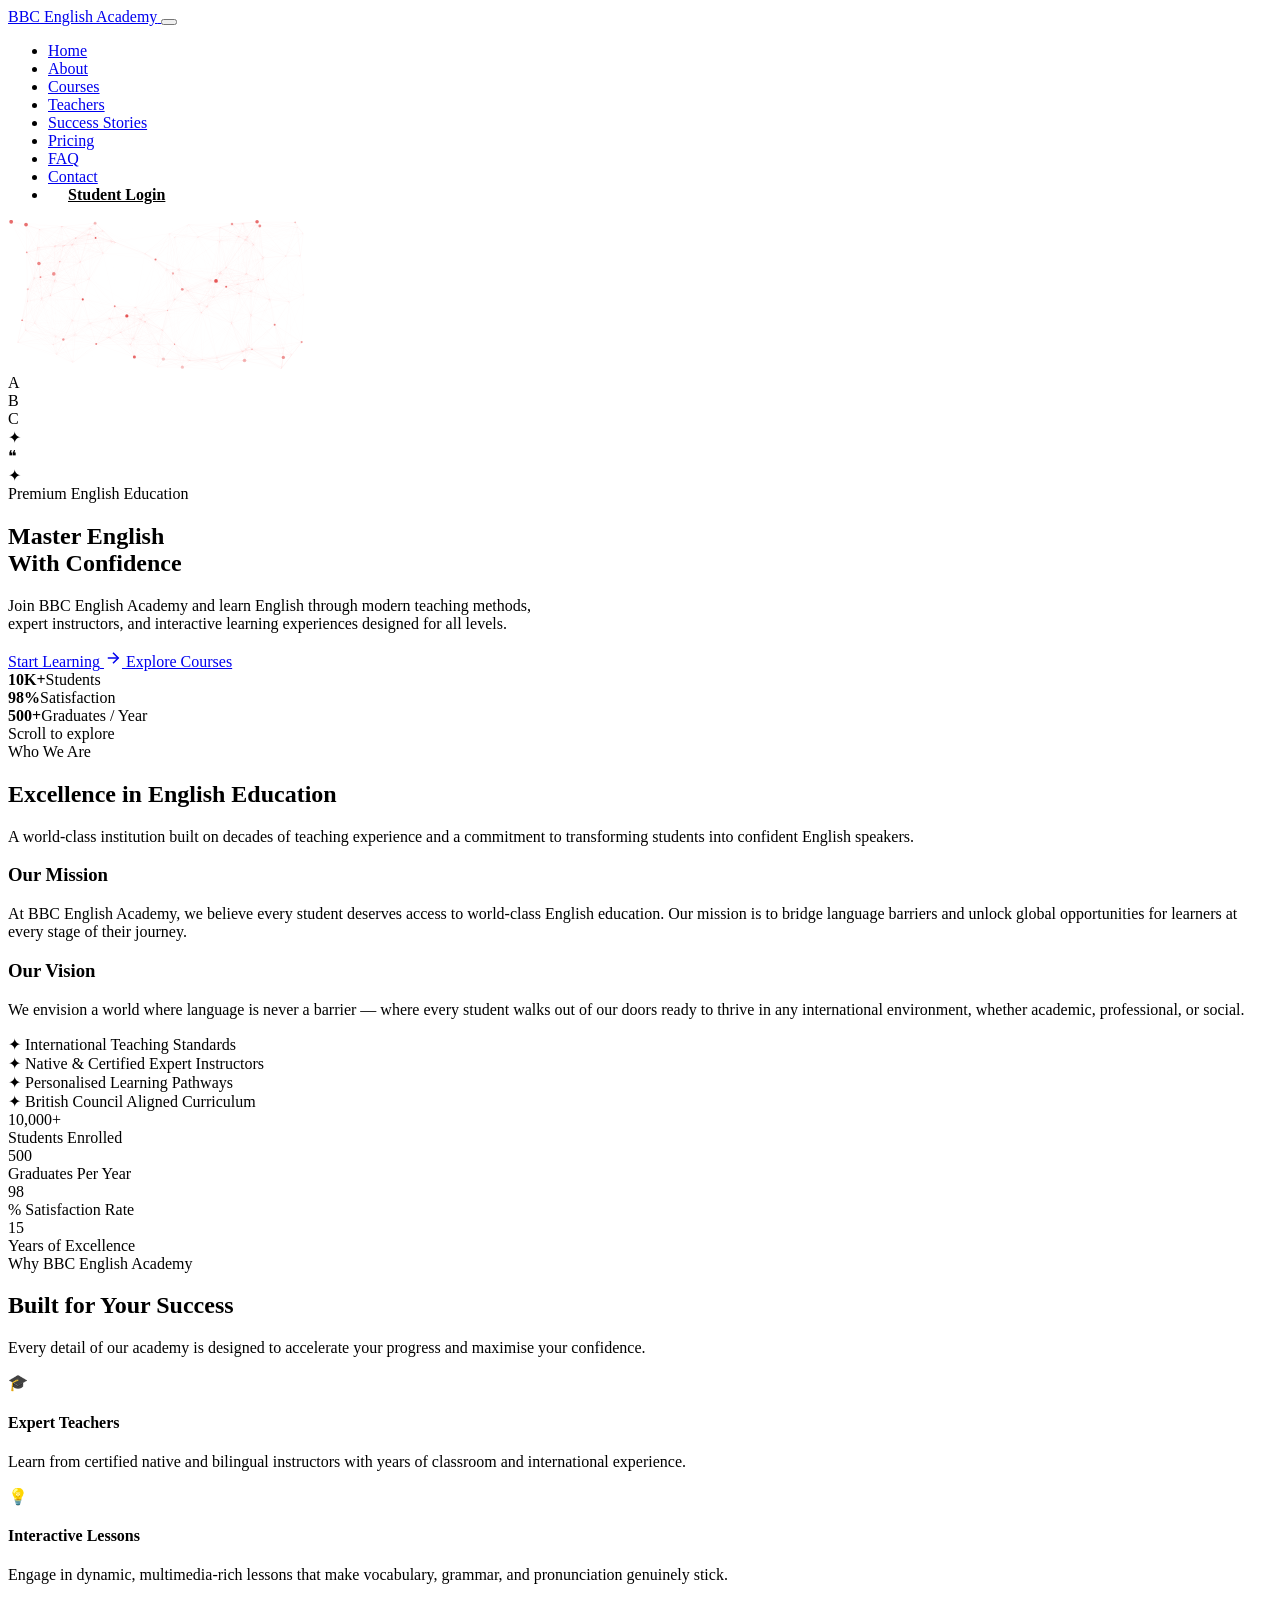
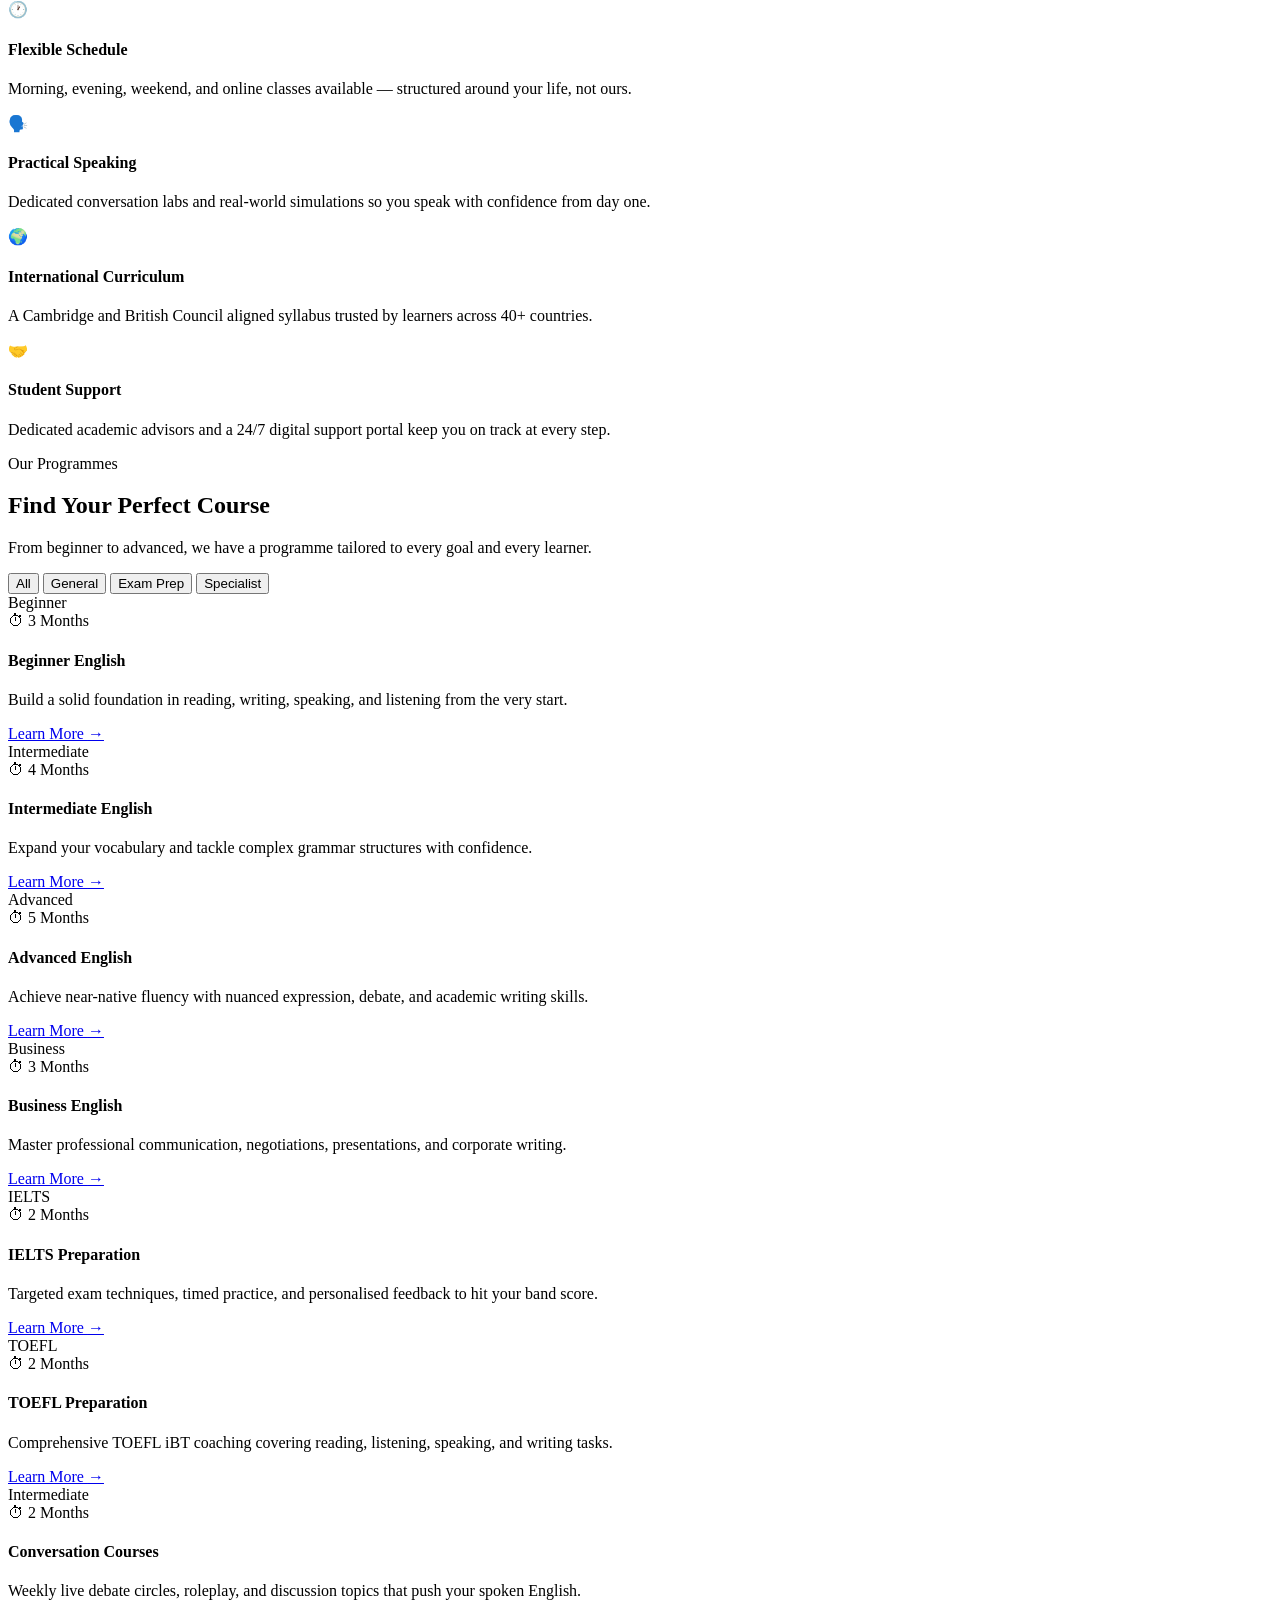
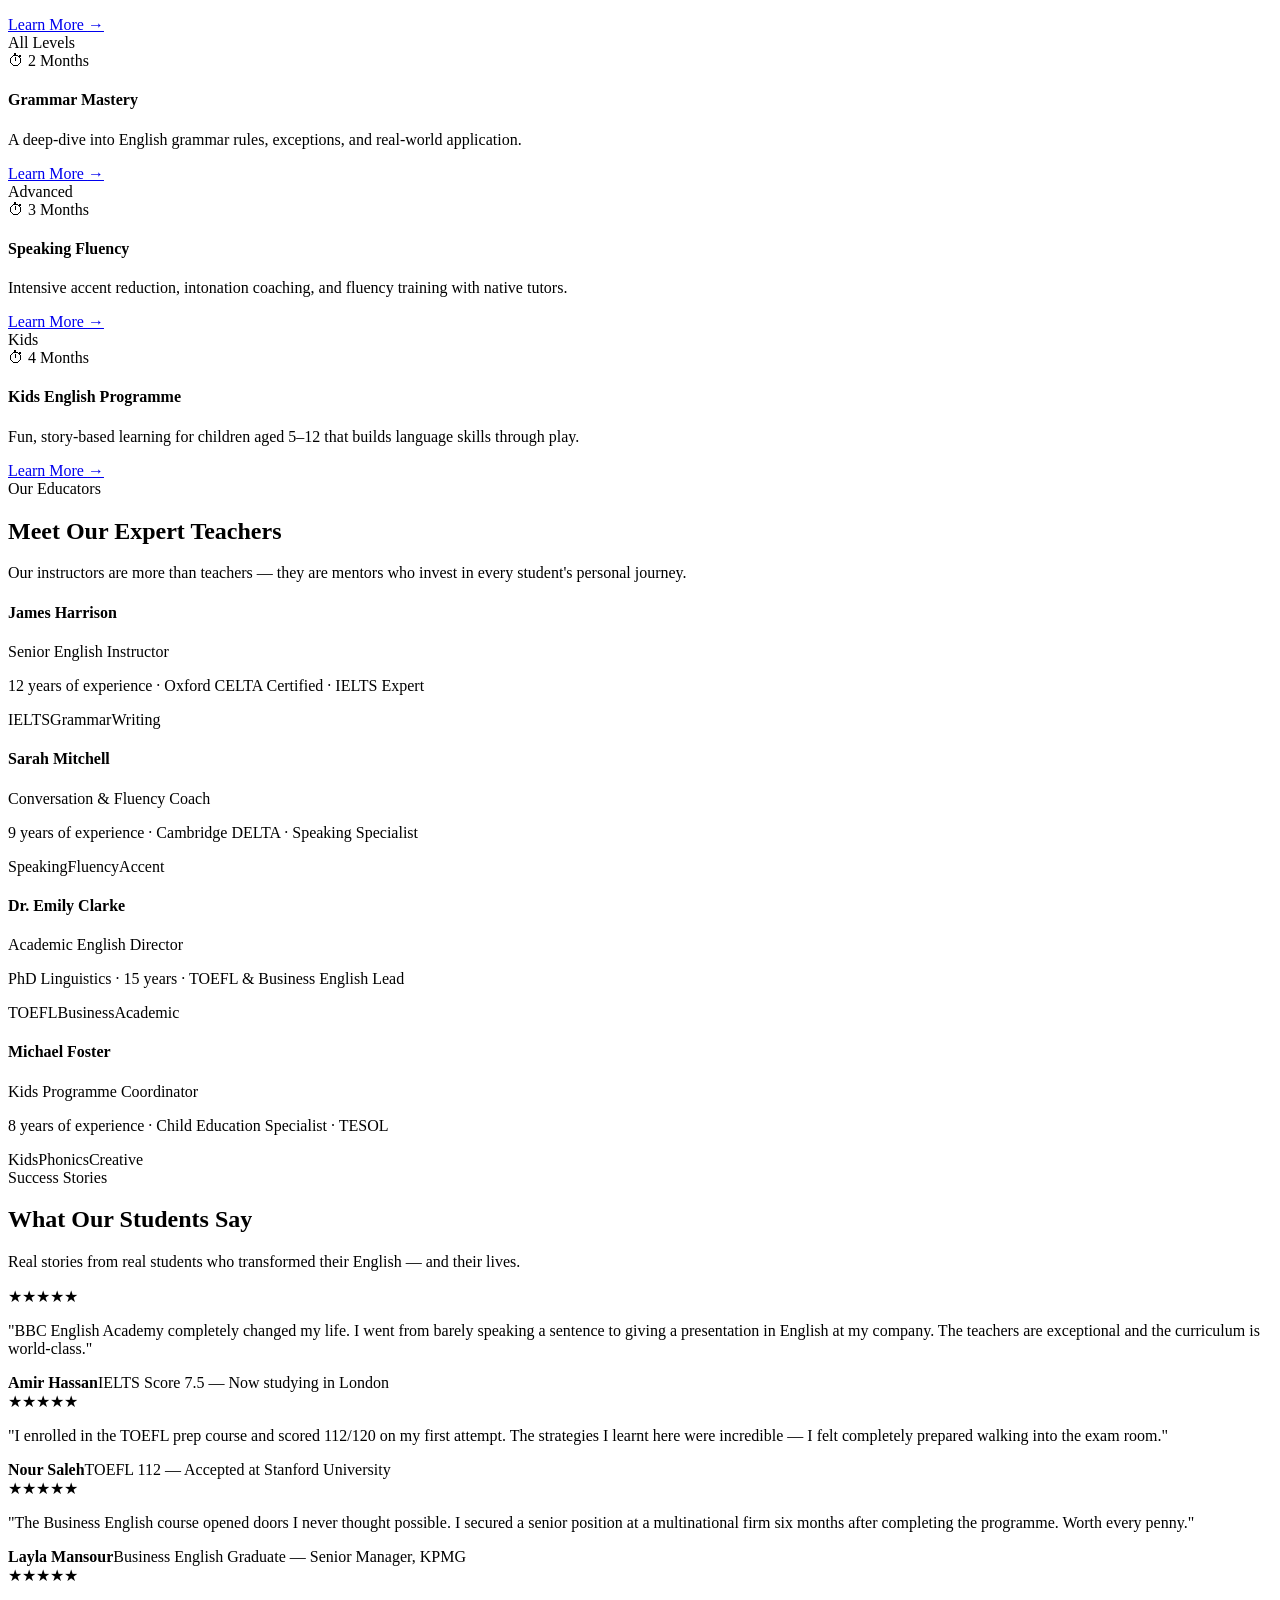
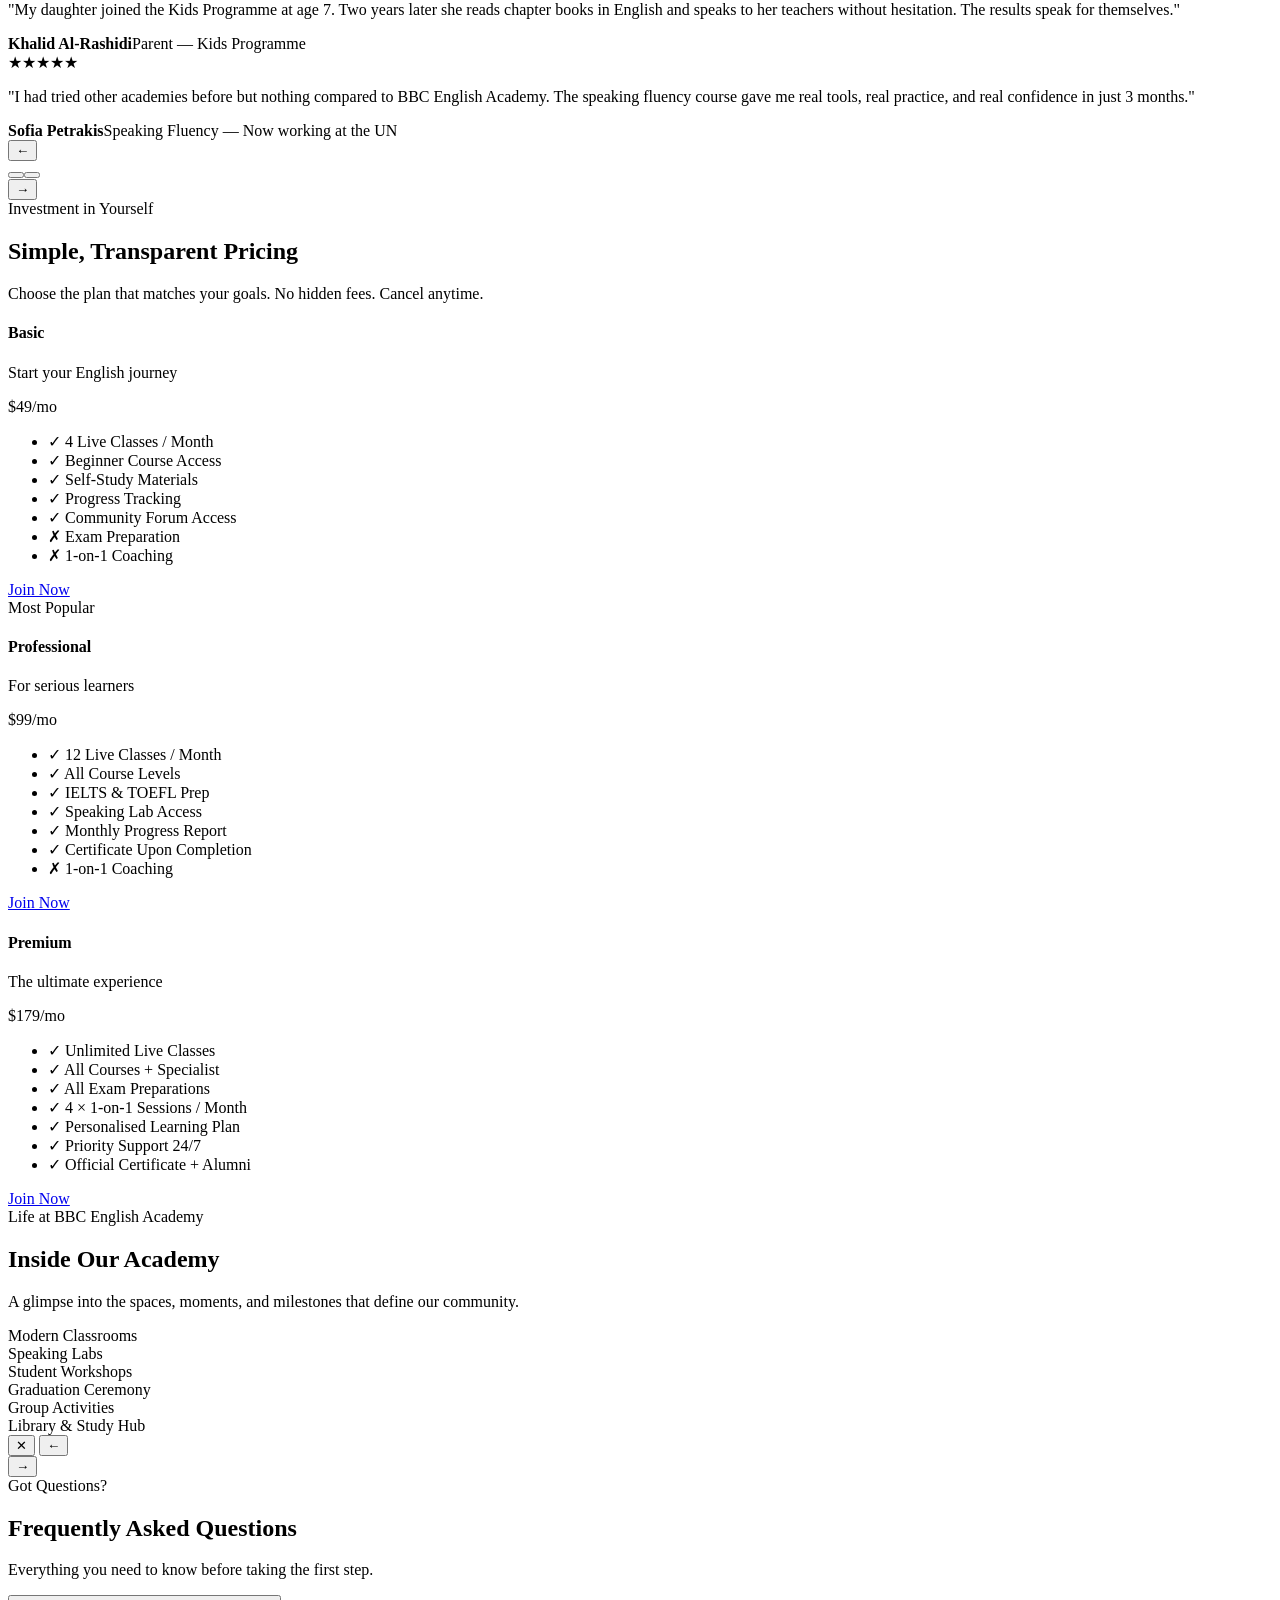
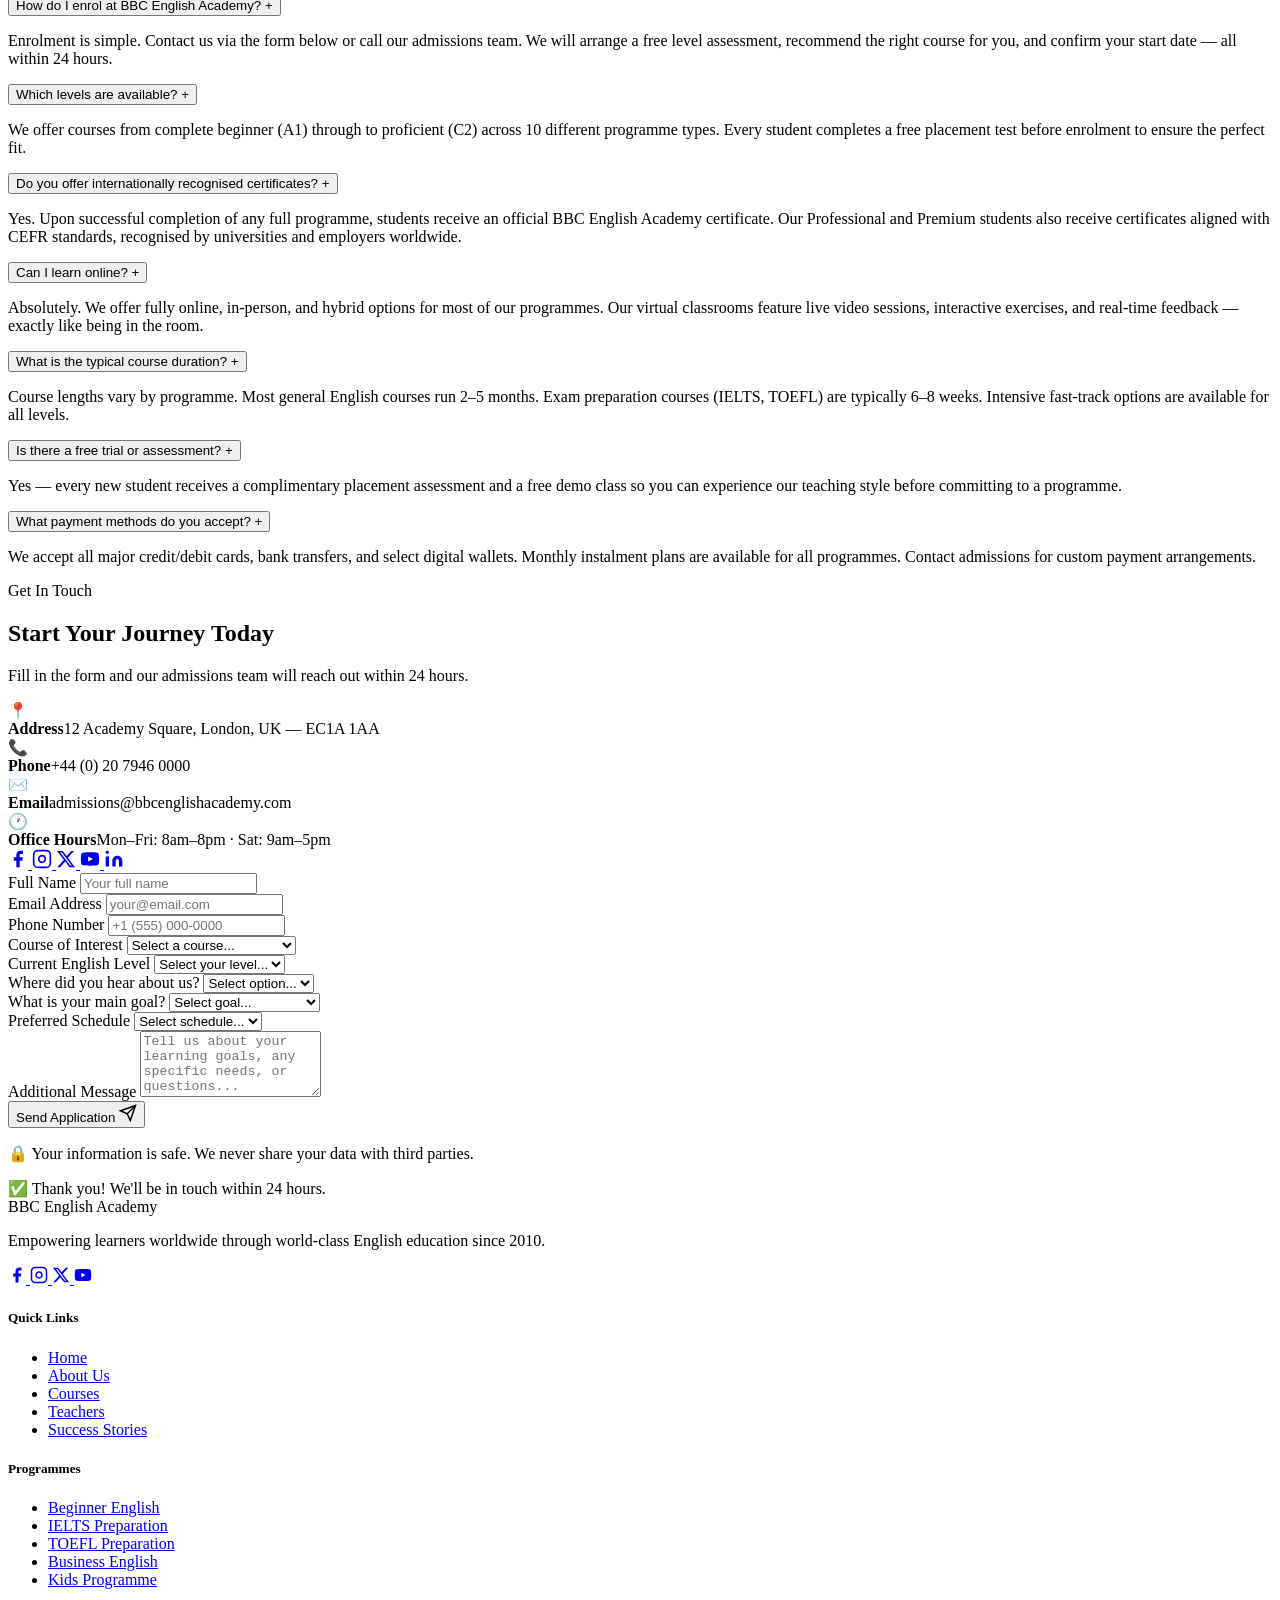
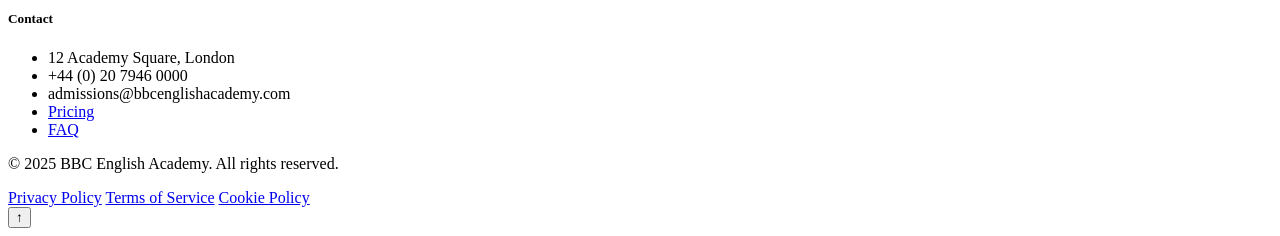
==== commit edd9dbae: "Add student & admin dashboards with Google Sheets integration" ====
--- a/index.html
+++ b/index.html
@@ -42,9 +42,33 @@
         <li><a href="#pricing" class="nav-link">Pricing</a></li>
         <li><a href="#faq" class="nav-link">FAQ</a></li>
         <li><a href="#contact" class="nav-link">Contact</a></li>
+        <li><a href="#" class="nav-link nav-login-btn" id="nav-login-btn">Student Login</a></li>
       </ul>
     </div>
   </nav>
+
+  <!-- LOGIN MODAL -->
+  <div class="modal-overlay" id="login-modal">
+    <div class="modal-content login-modal">
+      <button class="modal-close" id="login-close">✕</button>
+      <h2>Student Portal</h2>
+      <p>Enter your credentials to access your dashboard</p>
+      <form id="login-form">
+        <div class="form-group">
+          <label for="login-username">Username</label>
+          <input type="text" id="login-username" name="username" placeholder="Enter your username" required />
+        </div>
+        <div class="form-group">
+          <label for="login-password">Password</label>
+          <input type="password" id="login-password" name="password" placeholder="Enter your password" required />
+        </div>
+        <button type="submit" class="btn btn-primary btn-full">
+          <span>Login</span>
+        </button>
+      </form>
+      <p class="login-note">Don't have an account? <a href="#contact">Apply now</a></p>
+    </div>
+  </div>
 
   <!-- HERO SECTION -->
   <section id="home" class="hero">
@@ -592,12 +616,59 @@
               </select>
             </div>
           </div>
+          <div class="form-row">
+            <div class="form-group">
+              <label for="cf-level">Current English Level</label>
+              <select id="cf-level" name="level">
+                <option value="">Select your level...</option>
+                <option>Beginner</option>
+                <option>Intermediate</option>
+                <option>Advanced</option>
+                <option>Unsure</option>
+              </select>
+            </div>
+            <div class="form-group">
+              <label for="cf-hear">Where did you hear about us?</label>
+              <select id="cf-hear" name="hear">
+                <option value="">Select option...</option>
+                <option>Social Media</option>
+                <option>Friend / Family</option>
+                <option>Google Search</option>
+                <option>Advertisement</option>
+                <option>Other</option>
+              </select>
+            </div>
+          </div>
+          <div class="form-row">
+            <div class="form-group">
+              <label for="cf-goal">What is your main goal?</label>
+              <select id="cf-goal" name="goal">
+                <option value="">Select goal...</option>
+                <option>Academic Studies</option>
+                <option>Career / Work</option>
+                <option>Travel</option>
+                <option>General Improvement</option>
+                <option>Exam Preparation</option>
+              </select>
+            </div>
+            <div class="form-group">
+              <label for="cf-schedule">Preferred Schedule</label>
+              <select id="cf-schedule" name="schedule">
+                <option value="">Select schedule...</option>
+                <option>Morning</option>
+                <option>Evening</option>
+                <option>Weekend</option>
+                <option>Online / Flexible</option>
+                <option>Anytime</option>
+              </select>
+            </div>
+          </div>
           <div class="form-group">
-            <label for="cf-message">Message</label>
-            <textarea id="cf-message" name="message" rows="5" placeholder="Tell us about your learning goals..."></textarea>
+            <label for="cf-message">Additional Message</label>
+            <textarea id="cf-message" name="message" rows="4" placeholder="Tell us about your learning goals, any specific needs, or questions..."></textarea>
           </div>
           <button type="submit" class="btn btn-primary btn-full">
-            <span>Send Message</span>
+            <span>Send Application</span>
             <svg width="18" height="18" viewBox="0 0 24 24" fill="none" stroke="currentColor" stroke-width="2"><line x1="22" y1="2" x2="11" y2="13"/><polygon points="22 2 15 22 11 13 2 9 22 2"/></svg>
           </button>
           <p class="form-note">🔒 Your information is safe. We never share your data with third parties.</p>
@@ -679,4 +750,4 @@
 
   <script src="script.js"></script>
 </body>
-</html>
+</html>
--- a/style.css
+++ b/style.css
@@ -1,886 +1,125 @@
 /* ============================================================
-   BBC English Academy — style.css
+   BBC English Academy — Additional Styles (Login Modal)
    ============================================================ */
 
-/* ---------- CSS Variables ---------- */
-:root {
-  --bg:        #0A0A0A;
-  --bg-2:      #111111;
-  --bg-3:      #181818;
-  --bg-card:   #141414;
-  --red:       #D60000;
-  --red-bright:#FF2D2D;
-  --red-glow:  rgba(214,0,0,0.25);
-  --white:     #FFFFFF;
-  --gray:      #CCCCCC;
-  --gray-dim:  #888888;
-  --border:    rgba(255,255,255,0.07);
-  --font-sans: 'Inter', system-ui, sans-serif;
-  --font-serif:'Playfair Display', Georgia, serif;
-  --radius:    12px;
-  --radius-lg: 20px;
-  --shadow:    0 8px 40px rgba(0,0,0,0.5);
-  --shadow-red:0 8px 40px rgba(214,0,0,0.2);
-  --transition:0.35s cubic-bezier(0.4,0,0.2,1);
+/* Login Modal */
+.modal-overlay {
+  position: fixed;
+  inset: 0;
+  z-index: 9999;
+  background: rgba(0,0,0,0.9);
+  display: none;
+  align-items: center;
+  justify-content: center;
+  padding: 20px;
+}
+.modal-overlay.open {
+  display: flex;
+}
+.login-modal {
+  background: var(--bg-card);
+  border: 1px solid var(--border);
+  border-radius: var(--radius-lg);
+  padding: 40px;
+  max-width: 420px;
+  width: 100%;
+  position: relative;
+  box-shadow: var(--shadow);
+}
+.login-modal h2 {
+  font-family: var(--font-serif);
+  font-size: 1.8rem;
+  font-weight: 700;
+  margin-bottom: 8px;
+  text-align: center;
+}
+.login-modal > p {
+  text-align: center;
+  color: var(--gray-dim);
+  margin-bottom: 24px;
+  font-size: 0.9rem;
+}
+.login-modal .modal-close {
+  position: absolute;
+  top: 16px;
+  right: 16px;
+  font-size: 1.5rem;
+  background: transparent;
+  border: none;
+  color: var(--gray-dim);
+  cursor: pointer;
+  transition: color var(--transition);
+}
+.login-modal .modal-close:hover {
+  color: var(--white);
+}
+.login-modal .form-group {
+  margin-bottom: 20px;
+}
+.login-modal .form-group label {
+  font-size: 0.85rem;
+  font-weight: 600;
+  color: var(--gray);
+  margin-bottom: 8px;
+  display: block;
+}
+.login-modal .form-group input {
+  width: 100%;
+  padding: 14px 16px;
+  background: var(--bg-3);
+  border: 1px solid var(--border);
+  border-radius: var(--radius);
+  color: var(--white);
+  font-size: 0.95rem;
+  outline: none;
+  transition: all var(--transition);
+}
+.login-modal .form-group input:focus {
+  border-color: var(--red);
+  box-shadow: 0 0 0 3px rgba(214,0,0,0.1);
+}
+.login-modal .btn-full {
+  width: 100%;
+  justify-content: center;
+  margin-top: 8px;
+}
+.login-note {
+  text-align: center;
+  margin-top: 20px;
+  font-size: 0.85rem;
+  color: var(--gray-dim);
+}
+.login-note a {
+  color: var(--red);
+  text-decoration: none;
+  font-weight: 600;
+}
+.login-note a:hover {
+  text-decoration: underline;
 }
 
-/* ---------- Reset ---------- */
-*, *::before, *::after { box-sizing: border-box; margin: 0; padding: 0; }
-html { scroll-behavior: smooth; font-size: 16px; }
-body {
-  background: var(--bg);
-  color: var(--white);
-  font-family: var(--font-sans);
-  line-height: 1.65;
-  overflow-x: hidden;
-}
-a { color: inherit; text-decoration: none; }
-img { max-width: 100%; display: block; }
-ul { list-style: none; }
-button { cursor: pointer; border: none; background: none; font-family: inherit; }
-
-/* ---------- Loading Screen ---------- */
-#loader {
-  position: fixed; inset: 0;
-  background: var(--bg);
-  display: flex; align-items: center; justify-content: center;
-  z-index: 9999;
-  transition: opacity 0.6s ease, visibility 0.6s ease;
-}
-#loader.hidden { opacity: 0; visibility: hidden; }
-.loader-inner { text-align: center; }
-.loader-logo {
-  display: flex; flex-direction: column; align-items: center; gap: 6px;
-  margin-bottom: 32px;
-}
-.loader-bbc {
-  font-family: var(--font-sans);
-  font-size: 3rem; font-weight: 900; letter-spacing: 0.1em;
-  color: var(--red); text-shadow: 0 0 30px var(--red-glow);
-  animation: pulseGlow 1.5s ease-in-out infinite;
-}
-.loader-text {
-  font-size: 1rem; letter-spacing: 0.25em; text-transform: uppercase;
-  color: var(--gray-dim);
-}
-.loader-bar {
-  width: 220px; height: 2px;
-  background: rgba(255,255,255,0.08); border-radius: 2px; overflow: hidden;
-}
-.loader-progress {
-  height: 100%; background: linear-gradient(90deg, var(--red), var(--red-bright));
-  border-radius: 2px; animation: loadBar 2s ease forwards;
-}
-@keyframes loadBar { from { width: 0; } to { width: 100%; } }
-@keyframes pulseGlow {
-  0%,100% { text-shadow: 0 0 20px var(--red-glow); }
-  50%      { text-shadow: 0 0 60px rgba(214,0,0,0.6); }
-}
-
-/* ---------- Container ---------- */
-.container { max-width: 1280px; margin: 0 auto; padding: 0 24px; }
-.section { padding: 100px 0; }
-
-/* ---------- Navbar ---------- */
-#navbar {
-  position: fixed; top: 0; left: 0; right: 0; z-index: 1000;
-  padding: 0 24px;
-  background: rgba(10,10,10,0.3);
-  backdrop-filter: blur(20px) saturate(180%);
-  -webkit-backdrop-filter: blur(20px) saturate(180%);
-  border-bottom: 1px solid var(--border);
-  transition: background var(--transition), padding var(--transition), box-shadow var(--transition);
-}
-#navbar.scrolled {
-  background: rgba(10,10,10,0.92);
-  box-shadow: 0 4px 30px rgba(0,0,0,0.6);
-}
-.nav-container {
-  max-width: 1280px; margin: 0 auto;
-  display: flex; align-items: center; justify-content: space-between;
-  height: 72px;
-}
-.nav-logo {
-  display: flex; flex-direction: column; line-height: 1.1;
-  user-select: none;
-}
-.logo-bbc {
-  font-size: 1.6rem; font-weight: 900; letter-spacing: 0.08em;
-  color: var(--red); text-shadow: 0 0 20px var(--red-glow);
-}
-.logo-sub {
-  font-size: 0.6rem; letter-spacing: 0.22em; text-transform: uppercase;
-  color: var(--gray-dim);
-}
-.nav-links {
-  display: flex; align-items: center; gap: 4px;
-}
-.nav-link {
-  padding: 8px 14px; font-size: 0.85rem; font-weight: 500;
-  letter-spacing: 0.02em; color: var(--gray);
-  border-radius: 8px; position: relative;
-  transition: color var(--transition);
-}
-.nav-link::after {
-  content: ''; position: absolute; bottom: 4px; left: 14px; right: 14px;
-  height: 1px; background: var(--red);
-  transform: scaleX(0); transform-origin: center;
-  transition: transform 0.3s ease;
-}
-.nav-link:hover { color: var(--white); }
-.nav-link:hover::after, .nav-link.active::after { transform: scaleX(1); }
-.nav-link.active { color: var(--white); }
-
-.hamburger {
-  display: none; flex-direction: column; gap: 5px;
-  width: 32px; padding: 4px; z-index: 10;
-}
-.hamburger span {
-  display: block; width: 100%; height: 2px;
-  background: var(--white); border-radius: 2px;
-  transition: transform 0.3s ease, opacity 0.3s ease;
-}
-.hamburger.open span:nth-child(1) { transform: translateY(7px) rotate(45deg); }
-.hamburger.open span:nth-child(2) { opacity: 0; }
-.hamburger.open span:nth-child(3) { transform: translateY(-7px) rotate(-45deg); }
-
-/* ---------- Buttons ---------- */
-.btn {
-  display: inline-flex; align-items: center; gap: 10px;
-  padding: 14px 32px; border-radius: var(--radius);
-  font-size: 0.9rem; font-weight: 600; letter-spacing: 0.04em;
-  transition: all var(--transition); position: relative; overflow: hidden;
-}
-.btn::before {
-  content: ''; position: absolute; inset: 0;
-  background: rgba(255,255,255,0.07);
-  transform: translateX(-100%); transition: transform 0.4s ease;
-}
-.btn:hover::before { transform: translateX(0); }
-.btn-primary {
+/* Nav Login Button */
+.nav-login-btn {
   background: linear-gradient(135deg, var(--red), var(--red-bright));
   color: var(--white);
-  box-shadow: 0 4px 20px rgba(214,0,0,0.35);
-}
-.btn-primary:hover {
-  transform: translateY(-2px);
-  box-shadow: 0 8px 32px rgba(214,0,0,0.5);
-}
-.btn-outline {
-  background: transparent;
-  color: var(--white);
-  border: 1px solid rgba(255,255,255,0.2);
-}
-.btn-outline:hover {
-  border-color: var(--red); color: var(--red);
-  transform: translateY(-2px);
-  box-shadow: 0 4px 20px rgba(214,0,0,0.15);
-}
-.btn-full { width: 100%; justify-content: center; }
-
-.btn-card {
-  display: inline-flex; align-items: center; gap: 6px;
-  font-size: 0.85rem; font-weight: 600; color: var(--red);
-  transition: gap var(--transition), color var(--transition);
-}
-.btn-card:hover { gap: 10px; color: var(--red-bright); }
-
-/* ---------- Section Headers ---------- */
-.section-header { text-align: center; max-width: 680px; margin: 0 auto 64px; }
-.section-tag {
-  display: inline-block; padding: 6px 18px;
-  border: 1px solid rgba(214,0,0,0.35); border-radius: 100px;
-  font-size: 0.75rem; font-weight: 600; letter-spacing: 0.12em;
-  text-transform: uppercase; color: var(--red);
-  margin-bottom: 20px;
-}
-.section-title {
-  font-family: var(--font-serif);
-  font-size: clamp(1.9rem, 4vw, 2.75rem);
-  font-weight: 700; line-height: 1.2;
-  margin-bottom: 18px;
-}
-.accent { color: var(--red); }
-.section-subtitle { font-size: 1rem; color: var(--gray-dim); line-height: 1.75; }
-
-/* ---------- Reveal Animations ---------- */
-.reveal, .reveal-fade {
-  opacity: 0; transform: translateY(36px);
-  transition: opacity 0.7s ease, transform 0.7s ease;
-}
-.reveal.visible, .reveal-fade.visible {
-  opacity: 1; transform: translateY(0);
-}
-
-/* ---------- HERO ---------- */
-.hero {
-  position: relative; min-height: 100vh;
-  display: flex; align-items: center; justify-content: center;
-  overflow: hidden; background: var(--bg);
-  padding-top: 72px;
-}
-#particles-canvas {
-  position: absolute; inset: 0; z-index: 0;
-}
-.hero-overlay {
-  position: absolute; inset: 0; z-index: 1;
-  background: radial-gradient(ellipse at center, rgba(10,10,10,0.5) 0%, rgba(10,10,10,0.85) 70%);
-}
-.hero-glow {
-  position: absolute; border-radius: 50%; filter: blur(100px);
-  z-index: 1; pointer-events: none;
-}
-.glow-1 {
-  width: 600px; height: 600px;
-  background: radial-gradient(circle, rgba(214,0,0,0.15) 0%, transparent 70%);
-  top: -100px; right: -150px;
-  animation: floatGlow 8s ease-in-out infinite;
-}
-.glow-2 {
-  width: 400px; height: 400px;
-  background: radial-gradient(circle, rgba(214,0,0,0.1) 0%, transparent 70%);
-  bottom: -80px; left: -100px;
-  animation: floatGlow 10s ease-in-out infinite reverse;
-}
-@keyframes floatGlow {
-  0%,100% { transform: translate(0,0); }
-  50%      { transform: translate(30px,-30px); }
-}
-
-.floating-elements { position: absolute; inset: 0; z-index: 2; pointer-events: none; }
-.float-el {
-  position: absolute; font-size: 3rem; font-weight: 900;
-  color: var(--red); opacity: 0.06;
-  animation: floatEl linear infinite;
-}
-.el-1 { top: 15%; left: 8%;  font-size: 5rem; animation-duration: 12s; animation-delay: 0s; }
-.el-2 { top: 65%; left: 4%;  font-size: 3rem; animation-duration: 9s;  animation-delay: -2s; }
-.el-3 { top: 25%; right: 6%; font-size: 4rem; animation-duration: 14s; animation-delay: -5s; }
-.el-4 { top: 70%; right: 8%; font-size: 2.5rem;animation-duration: 11s; animation-delay: -3s; }
-.el-5 { top: 45%; left: 12%;font-size: 3.5rem;animation-duration: 16s; animation-delay: -7s; }
-.el-6 { top: 50%; right: 14%;font-size: 2rem; animation-duration: 8s;  animation-delay: -1s; }
-@keyframes floatEl {
-  0%   { transform: translateY(0) rotate(0deg); opacity: 0.06; }
-  50%  { transform: translateY(-40px) rotate(10deg); opacity: 0.12; }
-  100% { transform: translateY(0) rotate(0deg); opacity: 0.06; }
-}
-
-.hero-content {
-  position: relative; z-index: 3; text-align: center;
-  max-width: 860px; padding: 0 24px;
-}
-.hero-badge {
-  display: inline-block; padding: 8px 22px;
-  border: 1px solid rgba(214,0,0,0.4); border-radius: 100px;
-  font-size: 0.75rem; font-weight: 600; letter-spacing: 0.14em;
-  text-transform: uppercase; color: var(--red);
-  margin-bottom: 28px;
-  animation: fadeInDown 0.8s 0.3s both;
-}
-.hero-title {
-  font-family: var(--font-serif);
-  font-size: clamp(2.5rem, 7vw, 5.5rem);
-  font-weight: 900; line-height: 1.08; margin-bottom: 24px;
-  animation: fadeInDown 0.8s 0.5s both;
-}
-.hero-accent {
-  color: var(--red);
-  text-shadow: 0 0 60px rgba(214,0,0,0.4);
-}
-.hero-subtitle {
-  font-size: clamp(1rem, 2vw, 1.15rem);
-  color: var(--gray); line-height: 1.8; margin-bottom: 40px;
-  animation: fadeInDown 0.8s 0.7s both;
-}
-.hide-mobile { display: initial; }
-.hero-buttons {
-  display: flex; gap: 16px; justify-content: center; flex-wrap: wrap;
-  margin-bottom: 52px;
-  animation: fadeInDown 0.8s 0.9s both;
-}
-.hero-stats {
-  display: flex; align-items: center; justify-content: center; gap: 0;
-  flex-wrap: wrap;
-  animation: fadeInDown 0.8s 1.1s both;
-}
-.hero-stat { text-align: center; padding: 0 28px; }
-.hero-stat strong { display: block; font-size: 1.5rem; font-weight: 800; color: var(--white); }
-.hero-stat span { font-size: 0.8rem; color: var(--gray-dim); letter-spacing: 0.06em; }
-.hero-stat-divider { width: 1px; height: 36px; background: rgba(255,255,255,0.12); }
-
-.scroll-indicator {
-  position: absolute; bottom: 36px; left: 50%; transform: translateX(-50%);
-  z-index: 3; display: flex; flex-direction: column; align-items: center; gap: 10px;
-  opacity: 0.5; animation: fadeIn 1s 2s both;
-}
-.scroll-mouse {
-  width: 22px; height: 34px; border: 2px solid rgba(255,255,255,0.3);
-  border-radius: 12px; display: flex; justify-content: center; padding-top: 6px;
-}
-.scroll-wheel {
-  width: 3px; height: 8px; background: var(--red); border-radius: 2px;
-  animation: scrollWheel 1.8s ease-in-out infinite;
-}
-@keyframes scrollWheel {
-  0%   { opacity: 1; transform: translateY(0); }
-  100% { opacity: 0; transform: translateY(12px); }
-}
-.scroll-indicator span { font-size: 0.7rem; letter-spacing: 0.12em; text-transform: uppercase; }
-
-@keyframes fadeInDown {
-  from { opacity: 0; transform: translateY(-24px); }
-  to   { opacity: 1; transform: translateY(0); }
-}
-@keyframes fadeIn {
-  from { opacity: 0; } to { opacity: 0.5; }
-}
-
-/* ---------- ABOUT ---------- */
-.about { background: var(--bg-2); }
-.about-grid {
-  display: grid; grid-template-columns: 1fr 1fr; gap: 64px;
-  align-items: start;
-}
-.about-content h3 {
-  font-size: 1.15rem; font-weight: 700; color: var(--white);
-  margin: 0 0 12px; letter-spacing: 0.03em;
-}
-.about-content h3:not(:first-child) { margin-top: 28px; }
-.about-content p { color: var(--gray-dim); line-height: 1.8; }
-.about-features { margin-top: 28px; display: flex; flex-direction: column; gap: 12px; }
-.about-feat {
-  display: flex; align-items: center; gap: 12px;
-  font-size: 0.9rem; font-weight: 500; color: var(--gray);
-}
-.feat-icon { color: var(--red); font-size: 0.7rem; }
-
-.about-stats {
-  display: grid; grid-template-columns: 1fr 1fr; gap: 20px;
-}
-.stat-card {
-  background: var(--bg-card); border: 1px solid var(--border);
-  border-radius: var(--radius-lg); padding: 32px 24px; text-align: center;
-  transition: border-color var(--transition), transform var(--transition);
-}
-.stat-card:hover { border-color: rgba(214,0,0,0.4); transform: translateY(-4px); }
-.stat-num {
-  font-family: var(--font-serif);
-  font-size: 2.5rem; font-weight: 700; color: var(--red); line-height: 1;
-  margin-bottom: 8px;
-}
-.stat-label { font-size: 0.8rem; color: var(--gray-dim); letter-spacing: 0.04em; }
-
-/* ---------- WHY US ---------- */
-.why-us { background: var(--bg); }
-.why-grid {
-  display: grid; grid-template-columns: repeat(3, 1fr); gap: 24px;
-}
-.why-card {
-  background: var(--bg-card); border: 1px solid var(--border);
-  border-radius: var(--radius-lg); padding: 36px 28px;
-  transition: border-color var(--transition), transform var(--transition), box-shadow var(--transition);
-  position: relative; overflow: hidden;
-}
-.why-card::before {
-  content: ''; position: absolute; top: 0; left: 0; right: 0; height: 2px;
-  background: linear-gradient(90deg, transparent, var(--red), transparent);
-  transform: scaleX(0); transform-origin: center;
-  transition: transform var(--transition);
-}
-.why-card:hover { border-color: rgba(214,0,0,0.3); transform: translateY(-6px); box-shadow: var(--shadow-red); }
-.why-card:hover::before { transform: scaleX(1); }
-.why-icon { font-size: 2rem; margin-bottom: 16px; }
-.why-card h4 { font-size: 1.05rem; font-weight: 700; margin-bottom: 10px; }
-.why-card p { font-size: 0.88rem; color: var(--gray-dim); line-height: 1.75; }
-
-/* ---------- COURSES ---------- */
-.courses { background: var(--bg-2); }
-.course-filters {
-  display: flex; gap: 12px; justify-content: center;
-  margin-bottom: 48px; flex-wrap: wrap;
-}
-.filter-btn {
-  padding: 9px 22px; border-radius: 100px;
-  font-size: 0.82rem; font-weight: 600; letter-spacing: 0.04em;
-  border: 1px solid var(--border); color: var(--gray-dim);
+  padding: 10px 20px;
+  border-radius: var(--radius);
+  font-weight: 600;
   transition: all var(--transition);
 }
-.filter-btn:hover, .filter-btn.active {
-  border-color: var(--red); color: var(--white);
-  background: rgba(214,0,0,0.12);
+.nav-login-btn:hover {
+  transform: translateY(-2px);
+  box-shadow: 0 4px 20px rgba(214,0,0,0.4);
 }
-.courses-grid {
-  display: grid; grid-template-columns: repeat(3, 1fr); gap: 24px;
-}
-.course-card {
-  background: var(--bg-card); border: 1px solid var(--border);
-  border-radius: var(--radius-lg); overflow: hidden;
-  transition: transform var(--transition), box-shadow var(--transition), border-color var(--transition);
-}
-.course-card:hover {
-  transform: translateY(-8px);
-  box-shadow: 0 16px 48px rgba(0,0,0,0.5), 0 0 0 1px rgba(214,0,0,0.2);
-  border-color: rgba(214,0,0,0.25);
-}
-.course-card.hidden { display: none; }
-.course-img { position: relative; height: 180px; overflow: hidden; }
-.course-img-placeholder {
-  width: 100%; height: 100%;
-  background-size: cover; background-position: center;
-  transition: transform 0.6s ease;
-}
-.course-card:hover .course-img-placeholder { transform: scale(1.05); }
-/* Course placeholder gradients */
-.ci-1  { background: linear-gradient(135deg,#1a0a0a,#3d0000,#1a0a0a); }
-.ci-2  { background: linear-gradient(135deg,#0a0f1a,#001340,#0a0f1a); }
-.ci-3  { background: linear-gradient(135deg,#0a1a0a,#003d1a,#0a1a0a); }
-.ci-4  { background: linear-gradient(135deg,#1a150a,#3d2800,#1a150a); }
-.ci-5  { background: linear-gradient(135deg,#1a0a14,#3d0028,#1a0a14); }
-.ci-6  { background: linear-gradient(135deg,#0f0a1a,#200040,#0f0a1a); }
-.ci-7  { background: linear-gradient(135deg,#0a1a1a,#003d3d,#0a1a1a); }
-.ci-8  { background: linear-gradient(135deg,#1a1a0a,#3d3d00,#1a1a0a); }
-.ci-9  { background: linear-gradient(135deg,#1a0a0f,#3d001a,#1a0a0f); }
-.ci-10 { background: linear-gradient(135deg,#0a0a1a,#00003d,#0a0a1a); }
-/* Subtle pattern overlay */
-.course-img-placeholder::after {
-  content: '';
-  position: absolute; inset: 0;
-  background-image: radial-gradient(circle at 30% 30%, rgba(214,0,0,0.18) 0%, transparent 60%),
-    radial-gradient(circle at 70% 70%, rgba(255,255,255,0.04) 0%, transparent 50%);
-}
-.course-level {
-  position: absolute; top: 12px; right: 12px; z-index: 1;
-  padding: 4px 12px; border-radius: 100px;
-  font-size: 0.72rem; font-weight: 700; letter-spacing: 0.06em;
-}
-.level-beginner  { background: rgba(0,180,80,0.2); color: #00cc58; border: 1px solid rgba(0,200,80,0.3); }
-.level-intermediate { background: rgba(255,165,0,0.2); color: #ffaa00; border: 1px solid rgba(255,165,0,0.3); }
-.level-advanced  { background: rgba(214,0,0,0.2); color: var(--red-bright); border: 1px solid rgba(214,0,0,0.3); }
-.level-business  { background: rgba(100,100,255,0.2); color: #8888ff; border: 1px solid rgba(100,100,255,0.3); }
-.level-exam      { background: rgba(255,80,200,0.2); color: #ff88dd; border: 1px solid rgba(255,80,200,0.3); }
-
-.course-body { padding: 24px; }
-.course-duration { font-size: 0.78rem; color: var(--gray-dim); margin-bottom: 8px; display: block; }
-.course-body h4 { font-size: 1rem; font-weight: 700; margin-bottom: 8px; }
-.course-body p { font-size: 0.85rem; color: var(--gray-dim); line-height: 1.65; margin-bottom: 16px; }
-
-/* ---------- TEACHERS ---------- */
-.teachers { background: var(--bg); }
-.teachers-grid {
-  display: grid; grid-template-columns: repeat(4, 1fr); gap: 24px;
-}
-.teacher-card {
-  background: var(--bg-card); border: 1px solid var(--border);
-  border-radius: var(--radius-lg); overflow: hidden;
-  transition: transform var(--transition), box-shadow var(--transition), border-color var(--transition);
-}
-.teacher-card:hover {
-  transform: translateY(-6px);
-  box-shadow: var(--shadow-red);
-  border-color: rgba(214,0,0,0.3);
-}
-.teacher-photo {
-  height: 240px; background-size: cover; background-position: center top;
-  transition: transform 0.6s ease;
-  position: relative;
-}
-.teacher-photo::after {
-  content: ''; position: absolute; inset: 0;
-  background: linear-gradient(to top, rgba(10,10,10,0.5) 0%, transparent 60%);
-}
-.teacher-card:hover .teacher-photo { transform: scale(1.03); }
-/* Teacher photo placeholders */
-.tp-1 { background: linear-gradient(160deg,#1a1018,#3a1525,#1a0a10); }
-.tp-2 { background: linear-gradient(160deg,#0f1520,#1a2840,#0a1018); }
-.tp-3 { background: linear-gradient(160deg,#101a14,#1a3020,#0a1410); }
-.tp-4 { background: linear-gradient(160deg,#1a1508,#302510,#1a1008); }
-.tp-1::before, .tp-2::before, .tp-3::before, .tp-4::before {
-  content: '👤'; position: absolute; top: 50%; left: 50%;
-  transform: translate(-50%,-50%); font-size: 4rem; opacity: 0.15; z-index: 1;
-}
-.teacher-info { padding: 22px 20px 24px; }
-.teacher-info h4 { font-size: 1.05rem; font-weight: 700; margin-bottom: 4px; }
-.teacher-role { font-size: 0.8rem; color: var(--red); font-weight: 600; display: block; margin-bottom: 10px; }
-.teacher-info p { font-size: 0.8rem; color: var(--gray-dim); line-height: 1.6; margin-bottom: 14px; }
-.teacher-tags { display: flex; flex-wrap: wrap; gap: 6px; }
-.teacher-tags span {
-  padding: 3px 10px; border-radius: 100px;
-  font-size: 0.7rem; font-weight: 600;
-  background: rgba(214,0,0,0.1); color: var(--red);
-  border: 1px solid rgba(214,0,0,0.2);
-}
-
-/* ---------- TESTIMONIALS ---------- */
-.testimonials { background: var(--bg-2); }
-.testimonial-wrapper { position: relative; overflow: hidden; }
-.testimonial-track {
-  display: flex; gap: 24px;
-  transition: transform 0.5s cubic-bezier(0.4,0,0.2,1);
-}
-.testimonial-card {
-  background: var(--bg-card); border: 1px solid var(--border);
-  border-radius: var(--radius-lg); padding: 36px;
-  flex: 0 0 calc(33.333% - 16px);
-  min-width: calc(33.333% - 16px);
-}
-.testi-stars { color: #FFB800; font-size: 1.1rem; margin-bottom: 16px; letter-spacing: 2px; }
-.testi-text {
-  font-size: 0.92rem; color: var(--gray); line-height: 1.8;
-  margin-bottom: 24px; font-style: italic;
-}
-.testi-author { display: flex; align-items: center; gap: 14px; }
-.testi-avatar {
-  width: 48px; height: 48px; border-radius: 50%; flex-shrink: 0;
-  border: 2px solid rgba(214,0,0,0.3);
-}
-.ta-1 { background: linear-gradient(135deg,#3d1a00,#7a3300); }
-.ta-2 { background: linear-gradient(135deg,#001a2e,#003366); }
-.ta-3 { background: linear-gradient(135deg,#1a0033,#360066); }
-.ta-4 { background: linear-gradient(135deg,#003322,#006644); }
-.ta-5 { background: linear-gradient(135deg,#1a1500,#3d3300); }
-.testi-author strong { display: block; font-size: 0.9rem; font-weight: 700; margin-bottom: 2px; }
-.testi-author span { font-size: 0.77rem; color: var(--red); }
-.testi-controls {
-  display: flex; align-items: center; justify-content: center; gap: 20px;
-  margin-top: 36px;
-}
-.testi-btn {
-  width: 44px; height: 44px; border-radius: 50%;
-  border: 1px solid var(--border);
-  display: flex; align-items: center; justify-content: center;
-  font-size: 1.1rem; color: var(--gray);
-  transition: all var(--transition);
-}
-.testi-btn:hover { border-color: var(--red); color: var(--red); background: rgba(214,0,0,0.08); }
-.testi-dots { display: flex; gap: 8px; }
-.testi-dot {
-  width: 8px; height: 8px; border-radius: 50%;
-  background: var(--border); cursor: pointer;
-  transition: background var(--transition), transform var(--transition);
-}
-.testi-dot.active { background: var(--red); transform: scale(1.3); }
-
-/* ---------- PRICING ---------- */
-.pricing { background: var(--bg); }
-.pricing-grid {
-  display: grid; grid-template-columns: repeat(3, 1fr); gap: 24px;
-  align-items: start;
-}
-.price-card {
-  background: var(--bg-card); border: 1px solid var(--border);
-  border-radius: var(--radius-lg); padding: 40px 36px;
-  position: relative; overflow: hidden;
-  transition: transform var(--transition), box-shadow var(--transition);
-}
-.price-card:hover { transform: translateY(-6px); }
-.price-featured {
-  border-color: rgba(214,0,0,0.5);
-  background: linear-gradient(160deg, rgba(214,0,0,0.06), var(--bg-card) 50%);
-  box-shadow: 0 0 0 1px rgba(214,0,0,0.15), var(--shadow-red);
-  transform: scale(1.02);
-}
-.price-featured:hover { transform: scale(1.02) translateY(-6px); }
-.price-badge {
-  position: absolute; top: 20px; right: 20px;
-  background: linear-gradient(135deg, var(--red), var(--red-bright));
-  color: var(--white); font-size: 0.7rem; font-weight: 700;
-  letter-spacing: 0.06em; padding: 5px 14px; border-radius: 100px;
-}
-.price-header { margin-bottom: 24px; }
-.price-header h4 { font-size: 1.3rem; font-weight: 800; margin-bottom: 4px; }
-.price-header p { font-size: 0.85rem; color: var(--gray-dim); }
-.price-amount {
-  font-family: var(--font-serif);
-  font-size: 3.5rem; font-weight: 700; line-height: 1;
-  margin-bottom: 28px; color: var(--white);
-}
-.currency { font-size: 1.5rem; vertical-align: top; margin-top: 10px; display: inline-block; color: var(--red); }
-.period { font-size: 1rem; color: var(--gray-dim); font-family: var(--font-sans); font-weight: 400; }
-.price-features { margin-bottom: 32px; display: flex; flex-direction: column; gap: 12px; }
-.price-features li { font-size: 0.88rem; color: var(--gray); display: flex; align-items: center; gap: 8px; }
-.price-features li.disabled { color: var(--gray-dim); opacity: 0.4; }
-
-/* ---------- GALLERY ---------- */
-.gallery { background: var(--bg-2); }
-.gallery-grid {
-  display: grid;
-  grid-template-columns: repeat(3, 1fr);
-  grid-template-rows: auto auto;
-  gap: 16px;
-}
-.gallery-item {
-  border-radius: var(--radius); overflow: hidden;
-  cursor: pointer; position: relative;
-  min-height: 220px;
-  transition: transform var(--transition);
-}
-.gallery-item:nth-child(1) { grid-row: span 2; min-height: 456px; }
-.gallery-item:nth-child(4) { grid-row: span 2; min-height: 456px; }
-
-.gi-1 { background: linear-gradient(160deg,#1a0000,#400000,#200505); }
-.gi-2 { background: linear-gradient(160deg,#000820,#001050,#000515); }
-.gi-3 { background: linear-gradient(160deg,#0a1a00,#204000,#051000); }
-.gi-4 { background: linear-gradient(160deg,#1a0a00,#401500,#200800); }
-.gi-5 { background: linear-gradient(160deg,#100020,#280050,#080015); }
-.gi-6 { background: linear-gradient(160deg,#001515,#003535,#000f0f); }
-
-/* Glowing grid pattern inside placeholders */
-.gallery-item::before {
-  content: '';
-  position: absolute; inset: 0;
-  background:
-    radial-gradient(circle at 30% 40%, rgba(214,0,0,0.2) 0%, transparent 50%),
-    radial-gradient(circle at 70% 60%, rgba(255,255,255,0.03) 0%, transparent 40%);
-}
-.gallery-overlay {
-  position: absolute; inset: 0;
-  background: linear-gradient(to top, rgba(10,10,10,0.85) 0%, transparent 50%);
-  display: flex; align-items: flex-end; padding: 20px;
-  opacity: 0; transition: opacity var(--transition);
-}
-.gallery-item:hover .gallery-overlay { opacity: 1; }
-.gallery-item:hover { transform: scale(1.01); }
-.gallery-overlay span { font-size: 0.85rem; font-weight: 600; color: var(--white); letter-spacing: 0.04em; }
-
-/* Lightbox */
-.lightbox {
-  position: fixed; inset: 0; z-index: 9000;
-  background: rgba(0,0,0,0.95);
-  display: none; align-items: center; justify-content: center;
-  padding: 40px;
-}
-.lightbox.open { display: flex; }
-.lb-content {
-  width: 80vw; height: 70vh; border-radius: var(--radius-lg); overflow: hidden;
-  border: 1px solid var(--border);
-}
-.lb-close {
-  position: absolute; top: 20px; right: 24px;
-  font-size: 1.4rem; color: var(--gray); padding: 8px 14px;
-  border-radius: 8px; transition: color var(--transition);
-  border: 1px solid var(--border);
-}
-.lb-close:hover { color: var(--white); border-color: var(--red); }
-.lb-nav {
-  position: absolute; top: 50%; transform: translateY(-50%);
-  width: 50px; height: 50px; border-radius: 50%;
-  border: 1px solid var(--border);
-  font-size: 1.3rem; color: var(--gray);
-  display: flex; align-items: center; justify-content: center;
-  transition: all var(--transition);
-}
-.lb-nav:hover { border-color: var(--red); color: var(--red); }
-.lb-prev { left: 20px; }
-.lb-next { right: 20px; }
-
-/* ---------- FAQ ---------- */
-.faq { background: var(--bg); }
-.faq-list { max-width: 800px; margin: 0 auto; display: flex; flex-direction: column; gap: 12px; }
-.faq-item {
-  background: var(--bg-card); border: 1px solid var(--border);
-  border-radius: var(--radius); overflow: hidden;
-  transition: border-color var(--transition);
-}
-.faq-item.open { border-color: rgba(214,0,0,0.35); }
-.faq-question {
-  width: 100%; display: flex; align-items: center; justify-content: space-between;
-  padding: 20px 24px; font-size: 0.95rem; font-weight: 600; color: var(--white);
-  text-align: left; gap: 16px;
-  transition: color var(--transition);
-}
-.faq-question:hover { color: var(--red); }
-.faq-item.open .faq-question { color: var(--red); }
-.faq-icon {
-  font-size: 1.3rem; color: var(--red); flex-shrink: 0; line-height: 1;
-  transition: transform 0.3s ease;
-}
-.faq-item.open .faq-icon { transform: rotate(45deg); }
-.faq-answer {
-  max-height: 0; overflow: hidden;
-  transition: max-height 0.4s ease, padding 0.3s ease;
-}
-.faq-item.open .faq-answer { max-height: 300px; padding-bottom: 20px; }
-.faq-answer p { padding: 0 24px; font-size: 0.88rem; color: var(--gray-dim); line-height: 1.8; }
-
-/* ---------- CONTACT ---------- */
-.contact { background: var(--bg-2); }
-.contact-grid {
-  display: grid; grid-template-columns: 1fr 1.6fr; gap: 64px;
-  align-items: start;
-}
-.contact-item {
-  display: flex; align-items: flex-start; gap: 16px;
-  margin-bottom: 28px;
-}
-.contact-icon { font-size: 1.3rem; margin-top: 2px; flex-shrink: 0; }
-.contact-item strong { display: block; font-size: 0.85rem; font-weight: 700; margin-bottom: 4px; }
-.contact-item span { font-size: 0.85rem; color: var(--gray-dim); }
-.contact-socials { display: flex; gap: 12px; margin-top: 32px; }
-.social-link {
-  width: 44px; height: 44px; border-radius: 50%;
-  border: 1px solid var(--border);
-  display: flex; align-items: center; justify-content: center;
-  color: var(--gray-dim);
-  transition: all var(--transition);
-}
-.social-link:hover { border-color: var(--red); color: var(--red); background: rgba(214,0,0,0.08); transform: translateY(-3px); }
-
-.contact-form { display: flex; flex-direction: column; gap: 20px; }
-.form-row { display: grid; grid-template-columns: 1fr 1fr; gap: 20px; }
-.form-group { display: flex; flex-direction: column; gap: 8px; }
-.form-group label { font-size: 0.82rem; font-weight: 600; color: var(--gray); letter-spacing: 0.03em; }
-.form-group input, .form-group select, .form-group textarea {
-  background: var(--bg-card); border: 1px solid var(--border);
-  border-radius: var(--radius); padding: 14px 16px;
-  color: var(--white); font-family: var(--font-sans); font-size: 0.88rem;
-  outline: none; transition: border-color var(--transition), box-shadow var(--transition);
-  -webkit-appearance: none;
-}
-.form-group input::placeholder, .form-group textarea::placeholder { color: var(--gray-dim); }
-.form-group select { cursor: pointer; }
-.form-group select option { background: var(--bg-card); }
-.form-group input:focus, .form-group select:focus, .form-group textarea:focus {
-  border-color: rgba(214,0,0,0.5); box-shadow: 0 0 0 3px rgba(214,0,0,0.1);
-}
-.form-group textarea { resize: vertical; min-height: 120px; }
-.form-note { font-size: 0.78rem; color: var(--gray-dim); text-align: center; }
-.form-success {
-  display: none; text-align: center; padding: 14px;
-  background: rgba(0,180,80,0.1); border: 1px solid rgba(0,180,80,0.3);
-  border-radius: var(--radius); font-size: 0.88rem; color: #00cc58;
-}
-.form-success.show { display: block; }
-
-/* ---------- FOOTER ---------- */
-.footer {
-  background: var(--bg); border-top: 1px solid var(--border);
-  padding: 80px 0 0;
-}
-.footer-grid {
-  display: grid; grid-template-columns: 2fr 1fr 1fr 1.2fr;
-  gap: 48px; padding-bottom: 64px;
-}
-.footer-brand p { font-size: 0.85rem; color: var(--gray-dim); line-height: 1.75; margin-top: 16px; max-width: 280px; }
-.footer-logo { display: flex; flex-direction: column; }
-.footer-socials { display: flex; gap: 10px; margin-top: 24px; }
-.footer-socials a {
-  width: 36px; height: 36px; border-radius: 8px;
-  border: 1px solid var(--border);
-  display: flex; align-items: center; justify-content: center;
-  color: var(--gray-dim);
-  transition: all var(--transition);
-}
-.footer-socials a:hover { border-color: var(--red); color: var(--red); }
-.footer-links h5 { font-size: 0.85rem; font-weight: 700; letter-spacing: 0.08em; text-transform: uppercase; margin-bottom: 20px; color: var(--white); }
-.footer-links ul li {
-  margin-bottom: 10px; font-size: 0.83rem; color: var(--gray-dim);
-}
-.footer-links ul li a { transition: color var(--transition); }
-.footer-links ul li a:hover { color: var(--red); }
-.footer-bottom {
-  border-top: 1px solid var(--border);
-  padding: 24px 0;
-  display: flex; align-items: center; justify-content: space-between;
-  flex-wrap: wrap; gap: 12px;
-}
-.footer-bottom p { font-size: 0.8rem; color: var(--gray-dim); }
-.footer-bottom-links { display: flex; gap: 24px; }
-.footer-bottom-links a { font-size: 0.8rem; color: var(--gray-dim); transition: color var(--transition); }
-.footer-bottom-links a:hover { color: var(--red); }
-
-/* ---------- Back to top ---------- */
-.back-to-top {
-  position: fixed; bottom: 28px; right: 28px; z-index: 500;
-  width: 48px; height: 48px; border-radius: 50%;
-  background: linear-gradient(135deg, var(--red), var(--red-bright));
-  color: var(--white); font-size: 1.1rem;
-  display: flex; align-items: center; justify-content: center;
-  box-shadow: 0 4px 20px rgba(214,0,0,0.4);
-  opacity: 0; pointer-events: none;
-  transition: opacity var(--transition), transform var(--transition);
-}
-.back-to-top.visible { opacity: 1; pointer-events: auto; }
-.back-to-top:hover { transform: translateY(-4px); box-shadow: 0 8px 28px rgba(214,0,0,0.55); }
-
-/* ---------- Mouse glow ---------- */
-.mouse-glow {
-  position: fixed; pointer-events: none; z-index: 9;
-  width: 400px; height: 400px;
-  border-radius: 50%; transform: translate(-50%,-50%);
-  background: radial-gradient(circle, rgba(214,0,0,0.06) 0%, transparent 70%);
-  transition: transform 0.08s linear;
-}
-
-/* ============================================================
-   RESPONSIVE
-   ============================================================ */
-
-@media (max-width: 1024px) {
-  .why-grid            { grid-template-columns: repeat(2,1fr); }
-  .courses-grid        { grid-template-columns: repeat(2,1fr); }
-  .teachers-grid       { grid-template-columns: repeat(2,1fr); }
-  .pricing-grid        { grid-template-columns: repeat(3,1fr); gap: 16px; }
-  .price-card          { padding: 32px 24px; }
-  .footer-grid         { grid-template-columns: 1fr 1fr; gap: 36px; }
-  .about-grid          { grid-template-columns: 1fr; gap: 40px; }
-  .about-stats         { grid-template-columns: repeat(4,1fr); }
+.nav-login-btn::after {
+  display: none;
 }
 
 @media (max-width: 768px) {
-  .section             { padding: 72px 0; }
-  .hide-mobile         { display: none; }
-
-  /* Nav */
-  .hamburger           { display: flex; }
-  .nav-links {
-    position: fixed; top: 72px; left: 0; right: 0;
-    background: rgba(10,10,10,0.98); backdrop-filter: blur(20px);
-    flex-direction: column; gap: 0; padding: 16px 0 24px;
-    border-bottom: 1px solid var(--border);
-    transform: translateY(-100%); opacity: 0; pointer-events: none;
-    transition: transform 0.35s ease, opacity 0.35s ease;
+  .login-modal {
+    padding: 30px 24px;
   }
-  .nav-links.open      { transform: translateY(0); opacity: 1; pointer-events: auto; }
-  .nav-link            { padding: 14px 28px; font-size: 1rem; border-radius: 0; }
-  .nav-link::after     { display: none; }
-
-  /* Hero */
-  .hero-stat           { padding: 0 16px; }
-  .hero-title          { font-size: clamp(2rem, 8vw, 3.5rem); }
-
-  /* Grids */
-  .why-grid            { grid-template-columns: 1fr; }
-  .courses-grid        { grid-template-columns: 1fr; }
-  .teachers-grid       { grid-template-columns: 1fr 1fr; }
-  .pricing-grid        { grid-template-columns: 1fr; max-width: 420px; margin: 0 auto; }
-  .price-featured      { transform: none; }
-  .contact-grid        { grid-template-columns: 1fr; gap: 40px; }
-  .footer-grid         { grid-template-columns: 1fr; gap: 32px; }
-  .footer-bottom       { flex-direction: column; align-items: center; text-align: center; }
-  .about-stats         { grid-template-columns: 1fr 1fr; }
-  .form-row            { grid-template-columns: 1fr; }
-
-  /* Gallery */
-  .gallery-grid {
-    grid-template-columns: 1fr 1fr;
+  .login-modal h2 {
+    font-size: 1.5rem;
   }
-  .gallery-item:nth-child(1), .gallery-item:nth-child(4) {
-    grid-row: span 1; min-height: 180px;
-  }
-  .gallery-item { min-height: 160px; }
-
-  /* Testimonials */
-  .testimonial-card    { flex: 0 0 calc(100% - 0px); min-width: 100%; }
-
-  /* Section header */
-  .section-title       { font-size: 1.75rem; }
 }
-
-@media (max-width: 480px) {
-  .hero-buttons        { flex-direction: column; align-items: center; }
-  .hero-stats          { gap: 8px; }
-  .hero-stat-divider   { display: none; }
-  .teachers-grid       { grid-template-columns: 1fr; }
-  .gallery-grid        { grid-template-columns: 1fr; }
-  .gallery-item        { min-height: 200px; }
-}
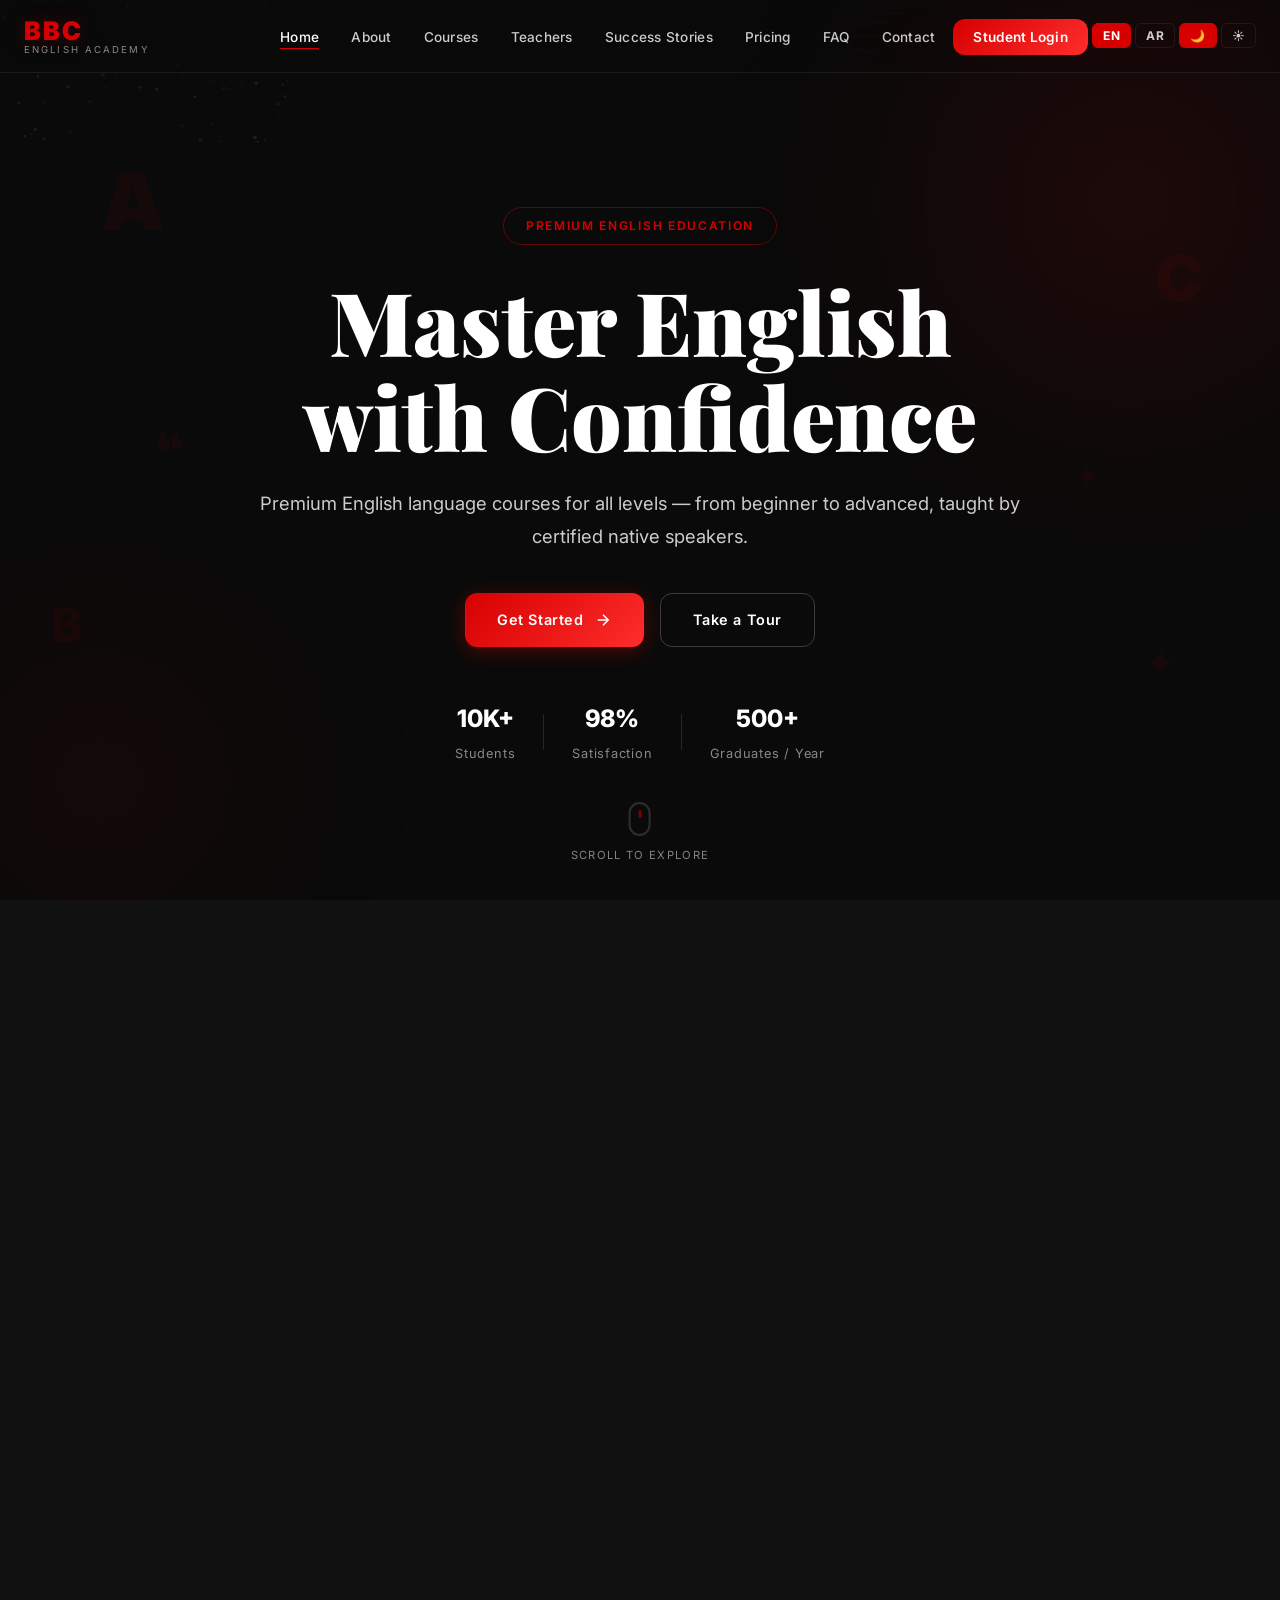
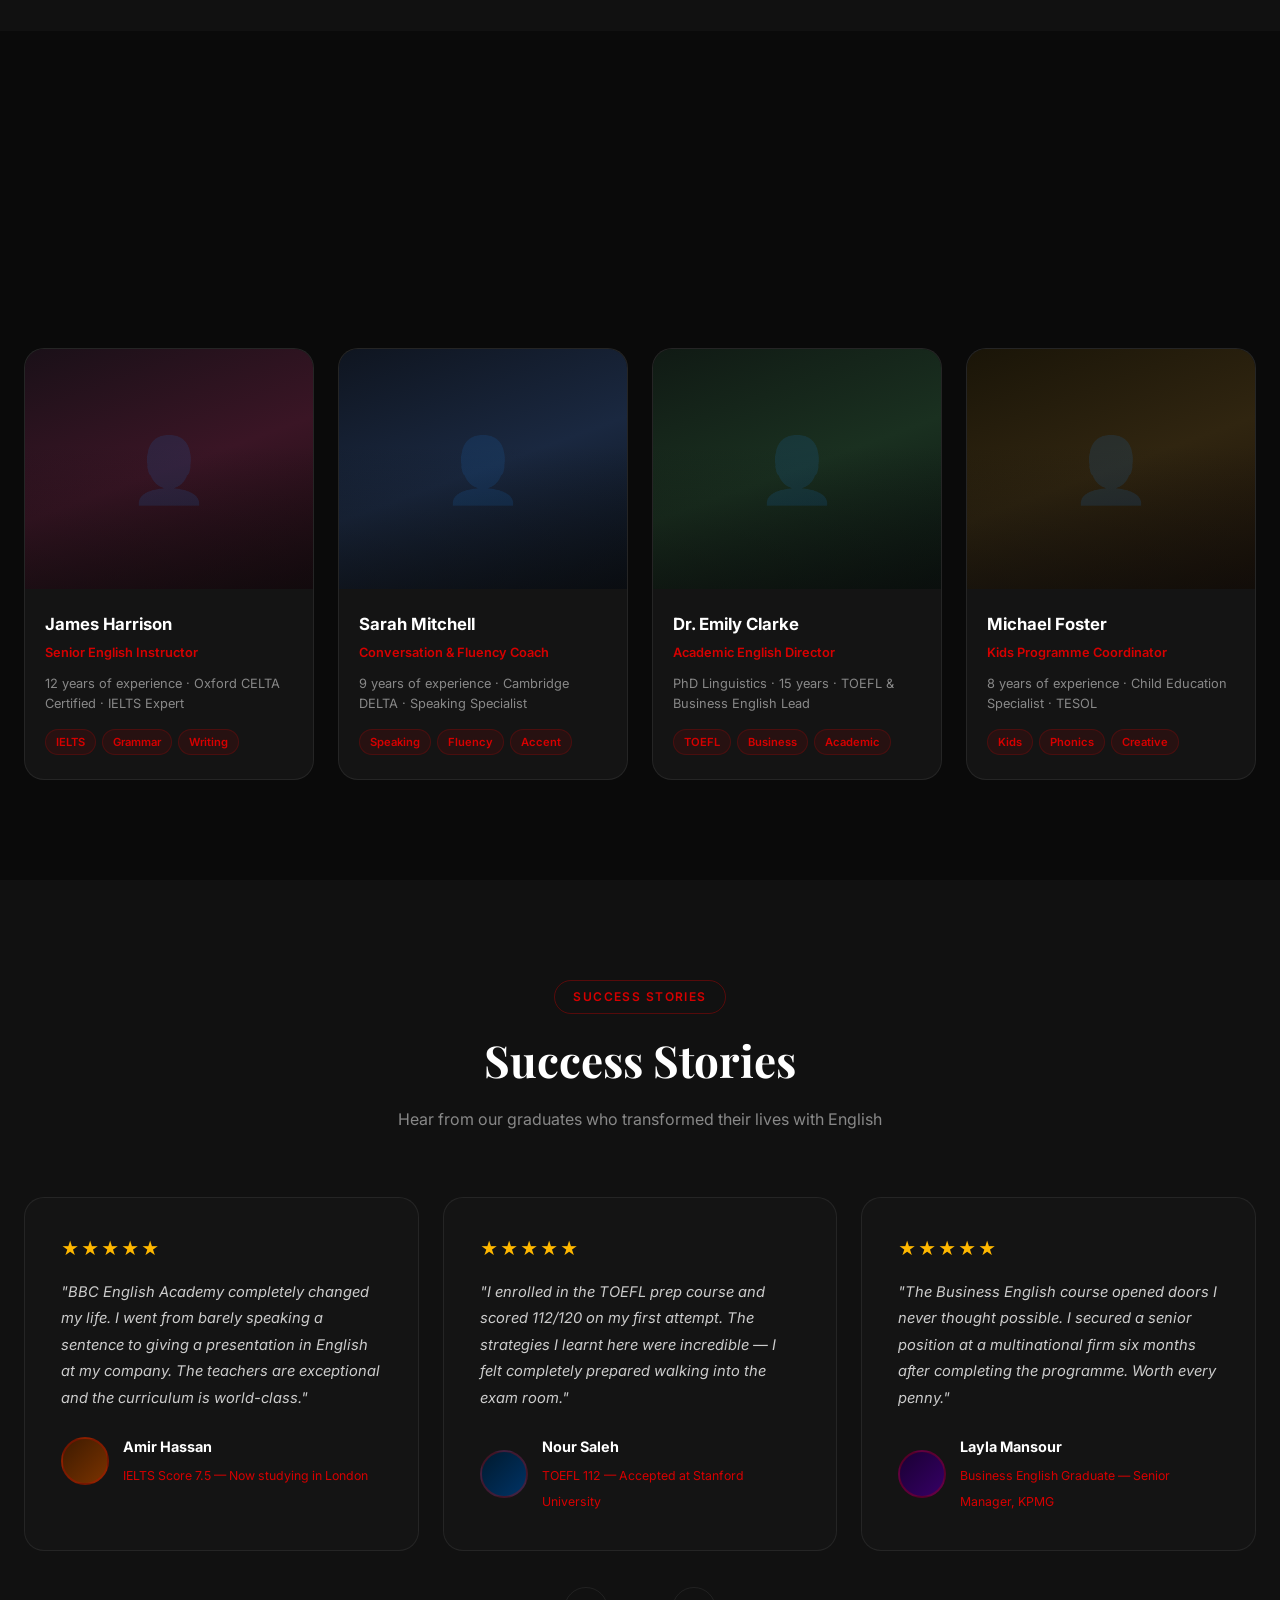
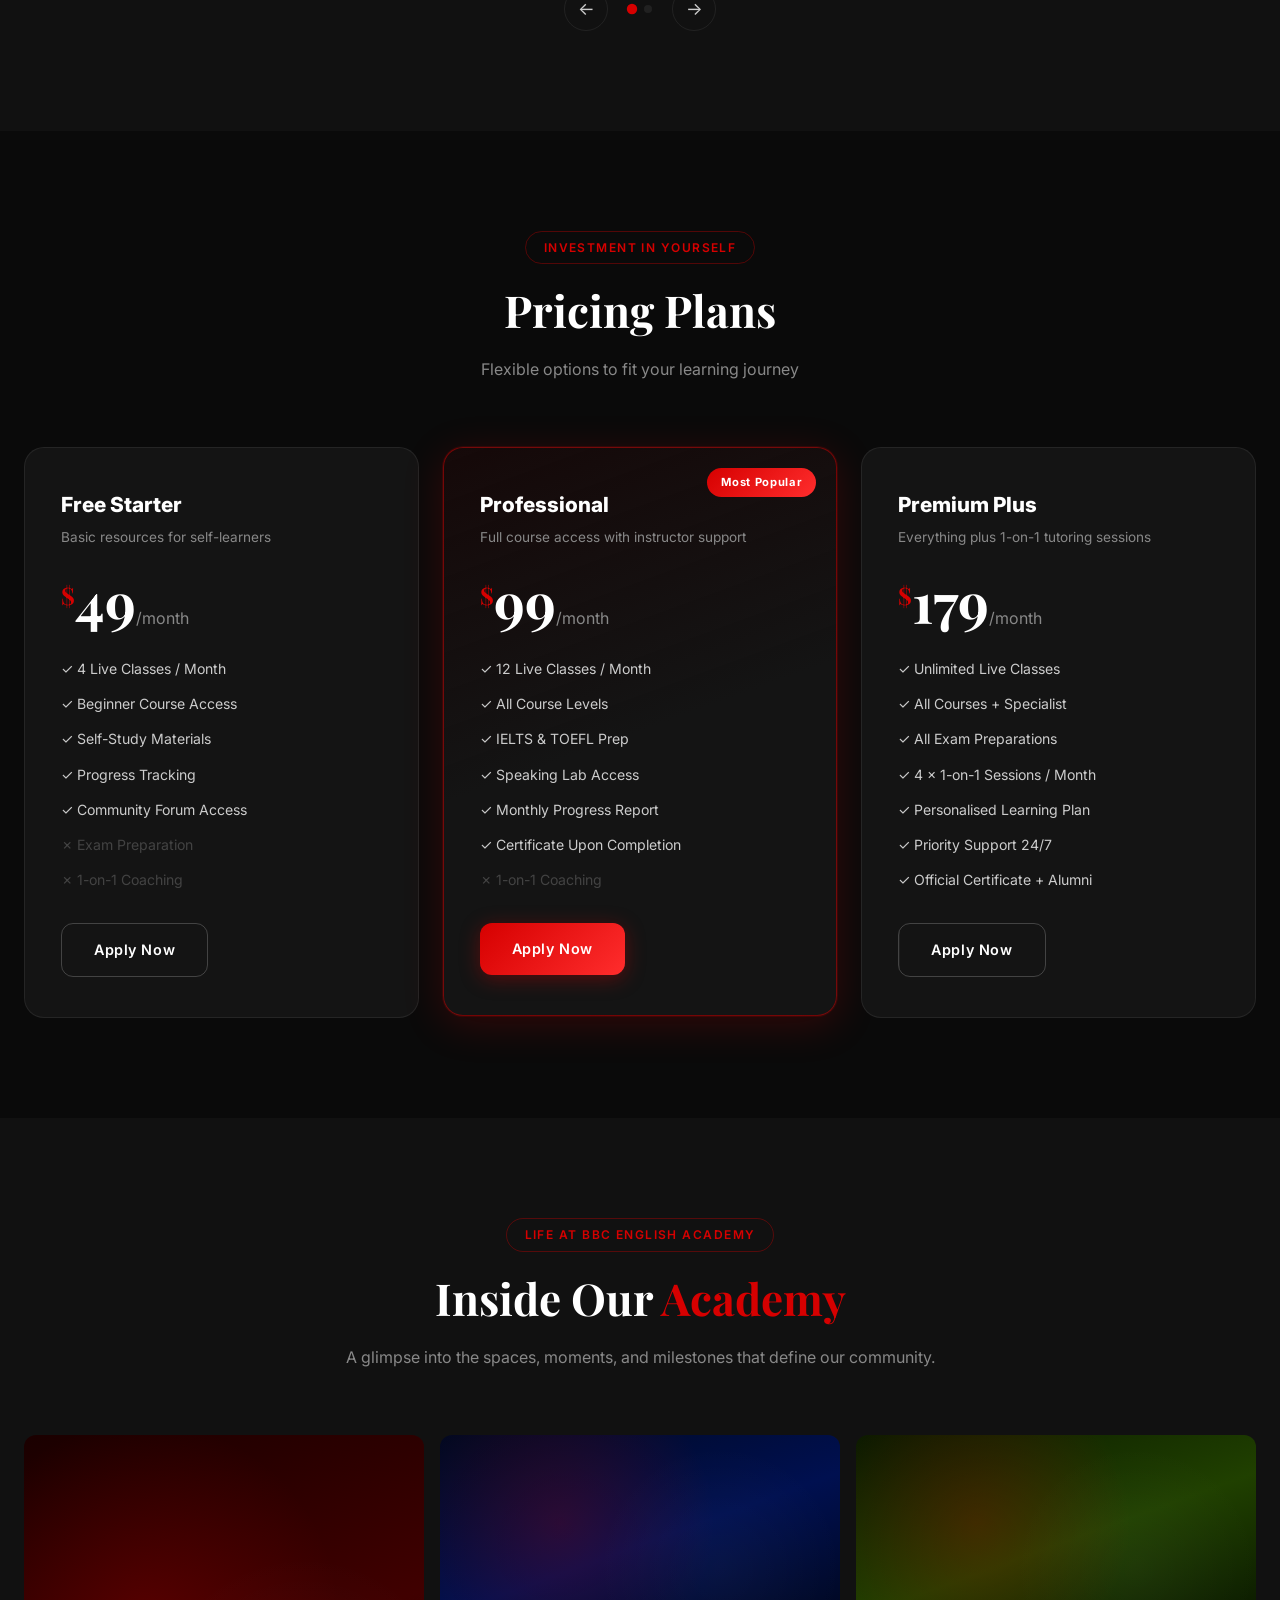
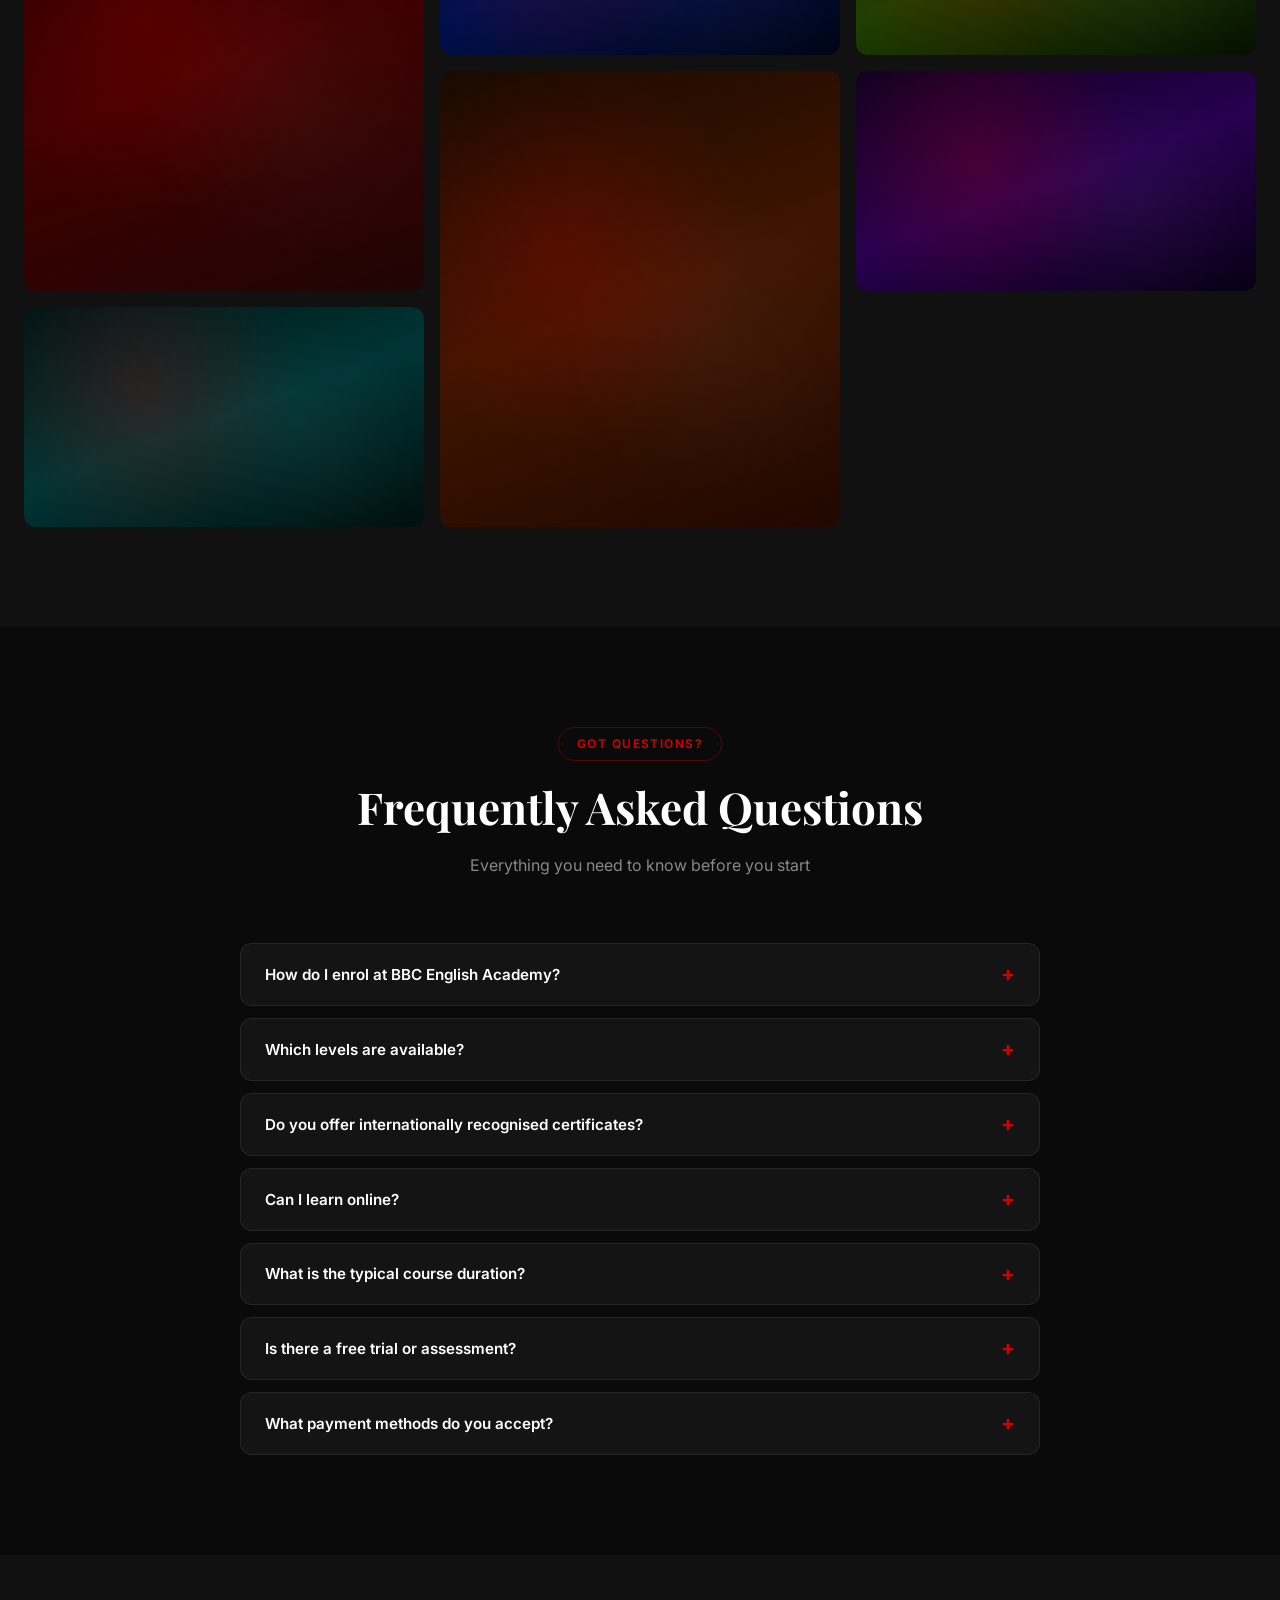
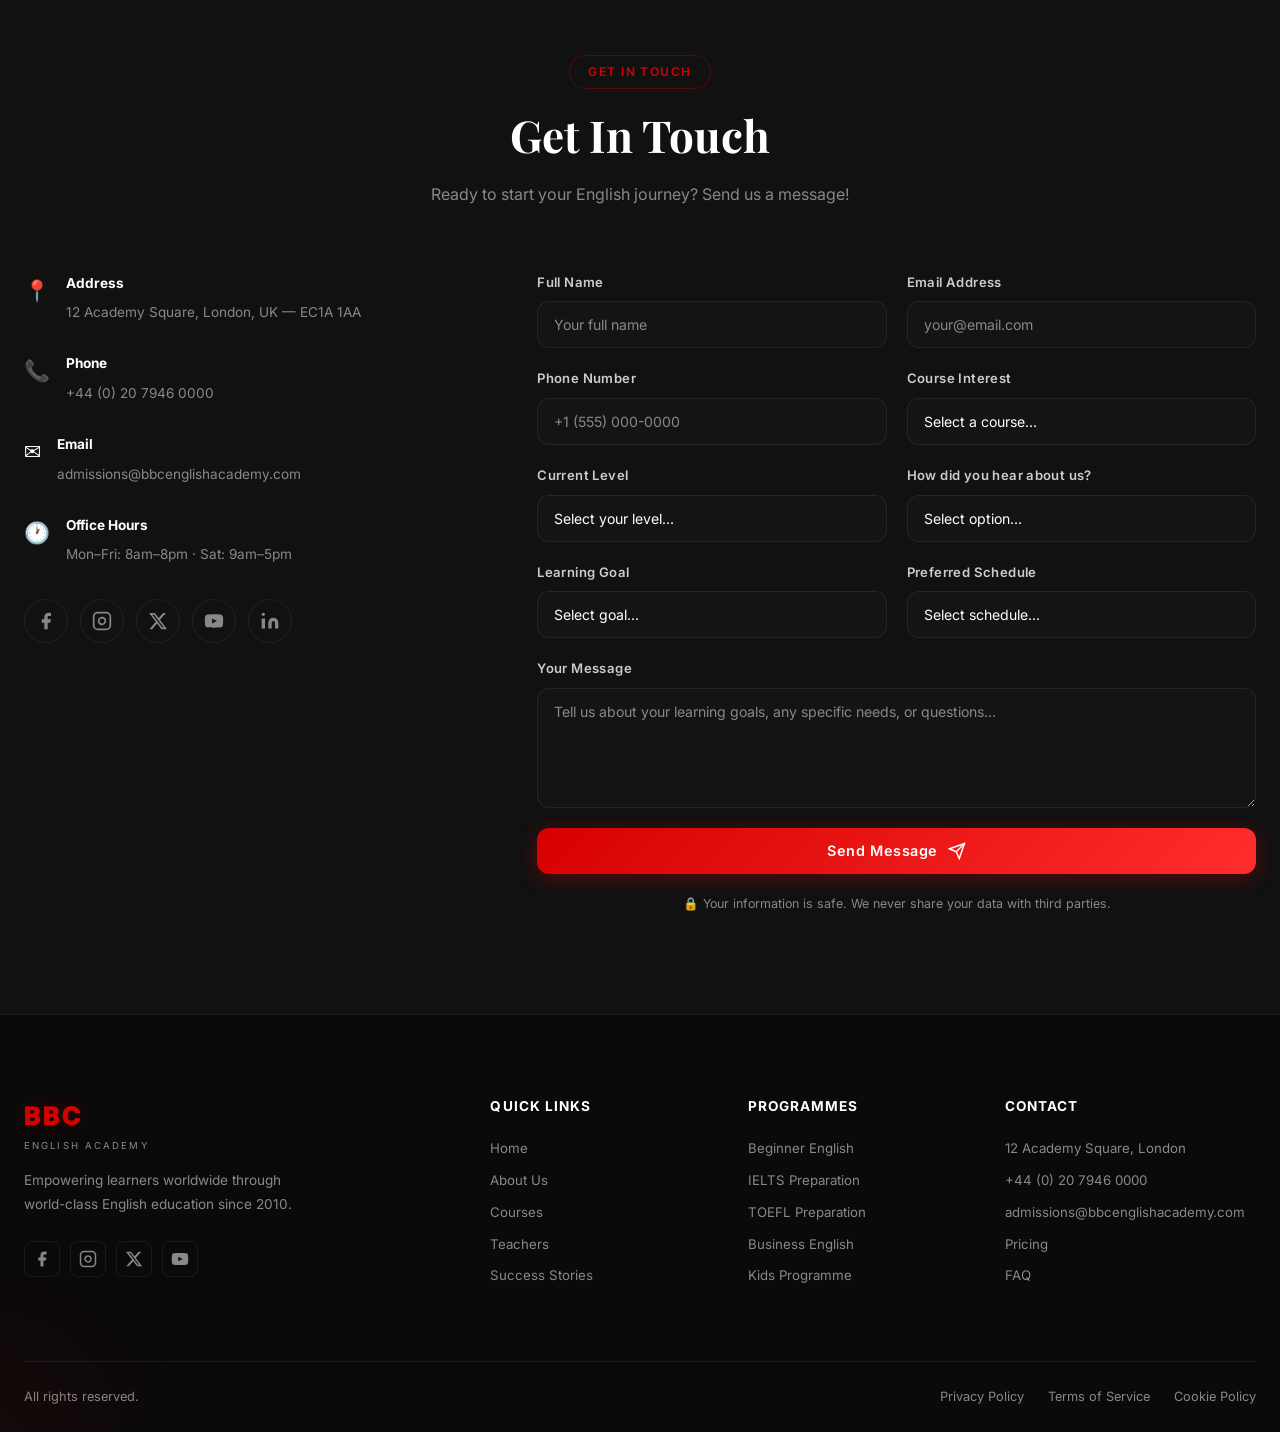
==== commit 3246692c: "Add dark/light mode toggle + English/Arabic language support + RTL" ====
--- a/index.html
+++ b/index.html
@@ -9,6 +9,7 @@
   <link rel="preconnect" href="https://fonts.googleapis.com" />
   <link rel="preconnect" href="https://fonts.gstatic.com" crossorigin />
   <link href="https://fonts.googleapis.com/css2?family=Inter:wght@300;400;500;600;700;800;900&family=Playfair+Display:wght@400;600;700;900&display=swap" rel="stylesheet" />
+  <script src="translations.js"></script>
 </head>
 <body>
 
@@ -34,15 +35,23 @@
         <span></span><span></span><span></span>
       </button>
       <ul class="nav-links" id="nav-links">
-        <li><a href="#home" class="nav-link">Home</a></li>
-        <li><a href="#about" class="nav-link">About</a></li>
-        <li><a href="#courses" class="nav-link">Courses</a></li>
-        <li><a href="#teachers" class="nav-link">Teachers</a></li>
-        <li><a href="#testimonials" class="nav-link">Success Stories</a></li>
-        <li><a href="#pricing" class="nav-link">Pricing</a></li>
-        <li><a href="#faq" class="nav-link">FAQ</a></li>
-        <li><a href="#contact" class="nav-link">Contact</a></li>
-        <li><a href="#" class="nav-link nav-login-btn" id="nav-login-btn">Student Login</a></li>
+        <li><a href="#home" class="nav-link" data-i18n="nav-home">Home</a></li>
+        <li><a href="#about" class="nav-link" data-i18n="nav-about">About</a></li>
+        <li><a href="#courses" class="nav-link" data-i18n="nav-courses">Courses</a></li>
+        <li><a href="#teachers" class="nav-link" data-i18n="nav-teachers">Teachers</a></li>
+        <li><a href="#testimonials" class="nav-link" data-i18n="nav-stories">Success Stories</a></li>
+        <li><a href="#pricing" class="nav-link" data-i18n="nav-pricing">Pricing</a></li>
+        <li><a href="#faq" class="nav-link" data-i18n="nav-faq">FAQ</a></li>
+        <li><a href="#contact" class="nav-link" data-i18n="nav-contact">Contact</a></li>
+        <li><a href="#" class="nav-link nav-login-btn" id="nav-login-btn" data-i18n="nav-login">Student Login</a></li>
+        <li class="nav-lang-item">
+          <button class="nav-icon-btn lang-btn active" data-lang="en" onclick="setLang('en')" title="English">EN</button>
+          <button class="nav-icon-btn lang-btn" data-lang="ar" onclick="setLang('ar')" title="العربية">AR</button>
+        </li>
+        <li class="nav-theme-item">
+          <button class="nav-icon-btn theme-btn active" data-theme="dark" onclick="setTheme('dark')" title="Dark">🌙</button>
+          <button class="nav-icon-btn theme-btn" data-theme="light" onclick="setTheme('light')" title="Light">☀️</button>
+        </li>
       </ul>
     </div>
   </nav>
@@ -51,22 +60,22 @@
   <div class="modal-overlay" id="login-modal">
     <div class="modal-content login-modal">
       <button class="modal-close" id="login-close">✕</button>
-      <h2>Student Portal</h2>
-      <p>Enter your credentials to access your dashboard</p>
+      <h2 data-i18n="login-title">Student Portal</h2>
+      <p data-i18n="login-sub">Enter your credentials to access your dashboard</p>
       <form id="login-form">
         <div class="form-group">
-          <label for="login-username">Username</label>
+          <label for="login-username" data-i18n="login-user">Username</label>
           <input type="text" id="login-username" name="username" placeholder="Enter your username" required />
         </div>
         <div class="form-group">
-          <label for="login-password">Password</label>
+          <label for="login-password" data-i18n="login-pass">Password</label>
           <input type="password" id="login-password" name="password" placeholder="Enter your password" required />
         </div>
         <button type="submit" class="btn btn-primary btn-full">
-          <span>Login</span>
+          <span data-i18n="login-btn">Login</span>
         </button>
       </form>
-      <p class="login-note">Don't have an account? <a href="#contact">Apply now</a></p>
+      <p class="login-note" data-i18n="login-note">Don't have an account? <a href="#contact">Apply now</a></p>
     </div>
   </div>
 
@@ -86,20 +95,20 @@
     </div>
     <div class="hero-content">
       <div class="hero-badge reveal-fade">Premium English Education</div>
-      <h1 class="hero-title reveal-fade">
+      <h1 class="hero-title reveal-fade" data-i18n="hero-title">
         Master English<br />
         <span class="hero-accent">With Confidence</span>
       </h1>
-      <p class="hero-subtitle reveal-fade">
+      <p class="hero-subtitle reveal-fade" data-i18n="hero-sub">
         Join BBC English Academy and learn English through modern teaching methods,<br class="hide-mobile" />
         expert instructors, and interactive learning experiences designed for all levels.
       </p>
       <div class="hero-buttons reveal-fade">
-        <a href="#courses" class="btn btn-primary">
+        <a href="#courses" class="btn btn-primary" data-i18n="hero-cta">
           <span>Start Learning</span>
           <svg width="18" height="18" viewBox="0 0 24 24" fill="none" stroke="currentColor" stroke-width="2"><line x1="5" y1="12" x2="19" y2="12"/><polyline points="12 5 19 12 12 19"/></svg>
         </a>
-        <a href="#courses" class="btn btn-outline">Explore Courses</a>
+        <a href="#courses" class="btn btn-outline" data-i18n="hero-tour">Explore Courses</a>
       </div>
       <div class="hero-stats reveal-fade">
         <div class="hero-stat"><strong>10K+</strong><span>Students</span></div>
@@ -120,15 +129,15 @@
     <div class="container">
       <div class="section-header reveal">
         <span class="section-tag">Who We Are</span>
-        <h2 class="section-title">Excellence in <span class="accent">English Education</span></h2>
+        <h2 class="section-title" data-i18n="about-title">Excellence in <span class="accent">English Education</span></h2>
         <p class="section-subtitle">A world-class institution built on decades of teaching experience and a commitment to transforming students into confident English speakers.</p>
       </div>
       <div class="about-grid">
         <div class="about-content reveal">
           <h3>Our Mission</h3>
-          <p>At BBC English Academy, we believe every student deserves access to world-class English education. Our mission is to bridge language barriers and unlock global opportunities for learners at every stage of their journey.</p>
+          <p data-i18n="about-p1">At BBC English Academy, we believe every student deserves access to world-class English education. Our mission is to bridge language barriers and unlock global opportunities for learners at every stage of their journey.</p>
           <h3>Our Vision</h3>
-          <p>We envision a world where language is never a barrier — where every student walks out of our doors ready to thrive in any international environment, whether academic, professional, or social.</p>
+          <p data-i18n="about-p2">We envision a world where language is never a barrier — where every student walks out of our doors ready to thrive in any international environment, whether academic, professional, or social.</p>
           <div class="about-features">
             <div class="about-feat"><span class="feat-icon">✦</span> International Teaching Standards</div>
             <div class="about-feat"><span class="feat-icon">✦</span> Native & Certified Expert Instructors</div>
@@ -194,8 +203,8 @@
     <div class="container">
       <div class="section-header reveal">
         <span class="section-tag">Our Programmes</span>
-        <h2 class="section-title">Find Your <span class="accent">Perfect Course</span></h2>
-        <p class="section-subtitle">From beginner to advanced, we have a programme tailored to every goal and every learner.</p>
+        <h2 class="section-title" data-i18n="courses-title">Find Your <span class="accent">Perfect Course</span></h2>
+        <p class="section-subtitle" data-i18n="courses-sub">From beginner to advanced, we have a programme tailored to every goal and every learner.</p>
       </div>
       <div class="course-filters reveal">
         <button class="filter-btn active" data-filter="all">All</button>
@@ -210,7 +219,7 @@
             <span class="course-duration">⏱ 3 Months</span>
             <h4>Beginner English</h4>
             <p>Build a solid foundation in reading, writing, speaking, and listening from the very start.</p>
-            <a href="#contact" class="btn-card">Learn More <span>→</span></a>
+            <a href="#contact" class="btn-card" data-i18n="learn-more">Learn More <span>→</span></a>
           </div>
         </div>
         <div class="course-card reveal" data-category="general">
@@ -219,7 +228,7 @@
             <span class="course-duration">⏱ 4 Months</span>
             <h4>Intermediate English</h4>
             <p>Expand your vocabulary and tackle complex grammar structures with confidence.</p>
-            <a href="#contact" class="btn-card">Learn More <span>→</span></a>
+            <a href="#contact" class="btn-card" data-i18n="learn-more">Learn More <span>→</span></a>
           </div>
         </div>
         <div class="course-card reveal" data-category="general">
@@ -228,7 +237,7 @@
             <span class="course-duration">⏱ 5 Months</span>
             <h4>Advanced English</h4>
             <p>Achieve near-native fluency with nuanced expression, debate, and academic writing skills.</p>
-            <a href="#contact" class="btn-card">Learn More <span>→</span></a>
+            <a href="#contact" class="btn-card" data-i18n="learn-more">Learn More <span>→</span></a>
           </div>
         </div>
         <div class="course-card reveal" data-category="specialist">
@@ -237,7 +246,7 @@
             <span class="course-duration">⏱ 3 Months</span>
             <h4>Business English</h4>
             <p>Master professional communication, negotiations, presentations, and corporate writing.</p>
-            <a href="#contact" class="btn-card">Learn More <span>→</span></a>
+            <a href="#contact" class="btn-card" data-i18n="learn-more">Learn More <span>→</span></a>
           </div>
         </div>
         <div class="course-card reveal" data-category="exam">
@@ -246,7 +255,7 @@
             <span class="course-duration">⏱ 2 Months</span>
             <h4>IELTS Preparation</h4>
             <p>Targeted exam techniques, timed practice, and personalised feedback to hit your band score.</p>
-            <a href="#contact" class="btn-card">Learn More <span>→</span></a>
+            <a href="#contact" class="btn-card" data-i18n="learn-more">Learn More <span>→</span></a>
           </div>
         </div>
         <div class="course-card reveal" data-category="exam">
@@ -255,7 +264,7 @@
             <span class="course-duration">⏱ 2 Months</span>
             <h4>TOEFL Preparation</h4>
             <p>Comprehensive TOEFL iBT coaching covering reading, listening, speaking, and writing tasks.</p>
-            <a href="#contact" class="btn-card">Learn More <span>→</span></a>
+            <a href="#contact" class="btn-card" data-i18n="learn-more">Learn More <span>→</span></a>
           </div>
         </div>
         <div class="course-card reveal" data-category="specialist">
@@ -264,7 +273,7 @@
             <span class="course-duration">⏱ 2 Months</span>
             <h4>Conversation Courses</h4>
             <p>Weekly live debate circles, roleplay, and discussion topics that push your spoken English.</p>
-            <a href="#contact" class="btn-card">Learn More <span>→</span></a>
+            <a href="#contact" class="btn-card" data-i18n="learn-more">Learn More <span>→</span></a>
           </div>
         </div>
         <div class="course-card reveal" data-category="general">
@@ -273,7 +282,7 @@
             <span class="course-duration">⏱ 2 Months</span>
             <h4>Grammar Mastery</h4>
             <p>A deep-dive into English grammar rules, exceptions, and real-world application.</p>
-            <a href="#contact" class="btn-card">Learn More <span>→</span></a>
+            <a href="#contact" class="btn-card" data-i18n="learn-more">Learn More <span>→</span></a>
           </div>
         </div>
         <div class="course-card reveal" data-category="specialist">
@@ -282,7 +291,7 @@
             <span class="course-duration">⏱ 3 Months</span>
             <h4>Speaking Fluency</h4>
             <p>Intensive accent reduction, intonation coaching, and fluency training with native tutors.</p>
-            <a href="#contact" class="btn-card">Learn More <span>→</span></a>
+            <a href="#contact" class="btn-card" data-i18n="learn-more">Learn More <span>→</span></a>
           </div>
         </div>
         <div class="course-card reveal" data-category="specialist">
@@ -291,7 +300,7 @@
             <span class="course-duration">⏱ 4 Months</span>
             <h4>Kids English Programme</h4>
             <p>Fun, story-based learning for children aged 5–12 that builds language skills through play.</p>
-            <a href="#contact" class="btn-card">Learn More <span>→</span></a>
+            <a href="#contact" class="btn-card" data-i18n="learn-more">Learn More <span>→</span></a>
           </div>
         </div>
       </div>
@@ -303,8 +312,8 @@
     <div class="container">
       <div class="section-header reveal">
         <span class="section-tag">Our Educators</span>
-        <h2 class="section-title">Meet Our <span class="accent">Expert Teachers</span></h2>
-        <p class="section-subtitle">Our instructors are more than teachers — they are mentors who invest in every student's personal journey.</p>
+        <h2 class="section-title" data-i18n="teachers-title">Meet Our <span class="accent">Expert Teachers</span></h2>
+        <p class="section-subtitle" data-i18n="teachers-sub">Our instructors are more than teachers — they are mentors who invest in every student's personal journey.</p>
       </div>
       <div class="teachers-grid">
         <div class="teacher-card reveal">
@@ -352,8 +361,8 @@
     <div class="container">
       <div class="section-header reveal">
         <span class="section-tag">Success Stories</span>
-        <h2 class="section-title">What Our <span class="accent">Students Say</span></h2>
-        <p class="section-subtitle">Real stories from real students who transformed their English — and their lives.</p>
+        <h2 class="section-title" data-i18n="testimonials-title">What Our <span class="accent">Students Say</span></h2>
+        <p class="section-subtitle" data-i18n="testimonials-sub">Real stories from real students who transformed their English — and their lives.</p>
       </div>
       <div class="testimonial-wrapper reveal">
         <div class="testimonial-track" id="testimonial-track">
@@ -412,16 +421,16 @@
     <div class="container">
       <div class="section-header reveal">
         <span class="section-tag">Investment in Yourself</span>
-        <h2 class="section-title">Simple, Transparent <span class="accent">Pricing</span></h2>
-        <p class="section-subtitle">Choose the plan that matches your goals. No hidden fees. Cancel anytime.</p>
+        <h2 class="section-title" data-i18n="pricing-title">Simple, Transparent <span class="accent">Pricing</span></h2>
+        <p class="section-subtitle" data-i18n="pricing-sub">Choose the plan that matches your goals. No hidden fees. Cancel anytime.</p>
       </div>
       <div class="pricing-grid">
         <div class="price-card reveal">
           <div class="price-header">
-            <h4>Basic</h4>
-            <p>Start your English journey</p>
-          </div>
-          <div class="price-amount"><span class="currency">$</span>49<span class="period">/mo</span></div>
+            <h4 data-i18n="price-starter">Basic</h4>
+            <p data-i18n="price-starter-desc">Start your English journey</p>
+          </div>
+          <div class="price-amount"><span class="currency">$</span>49<span class="period" data-i18n="pricing-month">/mo</span></div>
           <ul class="price-features">
             <li>✓ 4 Live Classes / Month</li>
             <li>✓ Beginner Course Access</li>
@@ -431,15 +440,15 @@
             <li class="disabled">✗ Exam Preparation</li>
             <li class="disabled">✗ 1-on-1 Coaching</li>
           </ul>
-          <a href="#contact" class="btn btn-outline">Join Now</a>
+          <a href="#contact" class="btn btn-outline" data-i18n="apply-btn">Join Now</a>
         </div>
         <div class="price-card price-featured reveal">
-          <div class="price-badge">Most Popular</div>
+          <div class="price-badge" data-i18n="pricing-popular">Most Popular</div>
           <div class="price-header">
-            <h4>Professional</h4>
-            <p>For serious learners</p>
-          </div>
-          <div class="price-amount"><span class="currency">$</span>99<span class="period">/mo</span></div>
+            <h4 data-i18n="price-pro">Professional</h4>
+            <p data-i18n="price-pro-desc">For serious learners</p>
+          </div>
+          <div class="price-amount"><span class="currency">$</span>99<span class="period" data-i18n="pricing-month">/mo</span></div>
           <ul class="price-features">
             <li>✓ 12 Live Classes / Month</li>
             <li>✓ All Course Levels</li>
@@ -449,14 +458,14 @@
             <li>✓ Certificate Upon Completion</li>
             <li class="disabled">✗ 1-on-1 Coaching</li>
           </ul>
-          <a href="#contact" class="btn btn-primary">Join Now</a>
+          <a href="#contact" class="btn btn-primary" data-i18n="apply-btn">Join Now</a>
         </div>
         <div class="price-card reveal">
           <div class="price-header">
-            <h4>Premium</h4>
-            <p>The ultimate experience</p>
-          </div>
-          <div class="price-amount"><span class="currency">$</span>179<span class="period">/mo</span></div>
+            <h4 data-i18n="price-premium">Premium</h4>
+            <p data-i18n="price-premium-desc">The ultimate experience</p>
+          </div>
+          <div class="price-amount"><span class="currency">$</span>179<span class="period" data-i18n="pricing-month">/mo</span></div>
           <ul class="price-features">
             <li>✓ Unlimited Live Classes</li>
             <li>✓ All Courses + Specialist</li>
@@ -466,7 +475,7 @@
             <li>✓ Priority Support 24/7</li>
             <li>✓ Official Certificate + Alumni</li>
           </ul>
-          <a href="#contact" class="btn btn-outline">Join Now</a>
+          <a href="#contact" class="btn btn-outline" data-i18n="apply-btn">Join Now</a>
         </div>
       </div>
     </div>
@@ -503,8 +512,8 @@
     <div class="container">
       <div class="section-header reveal">
         <span class="section-tag">Got Questions?</span>
-        <h2 class="section-title">Frequently Asked <span class="accent">Questions</span></h2>
-        <p class="section-subtitle">Everything you need to know before taking the first step.</p>
+        <h2 class="section-title" data-i18n="faq-title">Frequently Asked <span class="accent">Questions</span></h2>
+        <p class="section-subtitle" data-i18n="faq-sub">Everything you need to know before taking the first step.</p>
       </div>
       <div class="faq-list reveal">
         <div class="faq-item">
@@ -544,8 +553,8 @@
     <div class="container">
       <div class="section-header reveal">
         <span class="section-tag">Get In Touch</span>
-        <h2 class="section-title">Start Your Journey <span class="accent">Today</span></h2>
-        <p class="section-subtitle">Fill in the form and our admissions team will reach out within 24 hours.</p>
+        <h2 class="section-title" data-i18n="contact-title">Start Your Journey <span class="accent">Today</span></h2>
+        <p class="section-subtitle" data-i18n="contact-sub">Fill in the form and our admissions team will reach out within 24 hours.</p>
       </div>
       <div class="contact-grid">
         <div class="contact-info reveal">
@@ -586,21 +595,21 @@
         <form class="contact-form reveal" id="contact-form" novalidate>
           <div class="form-row">
             <div class="form-group">
-              <label for="cf-name">Full Name</label>
+              <label for="cf-name" data-i18n="contact-name">Full Name</label>
               <input type="text" id="cf-name" name="name" placeholder="Your full name" required />
             </div>
             <div class="form-group">
-              <label for="cf-email">Email Address</label>
+              <label for="cf-email" data-i18n="contact-email">Email Address</label>
               <input type="email" id="cf-email" name="email" placeholder="your@email.com" required />
             </div>
           </div>
           <div class="form-row">
             <div class="form-group">
-              <label for="cf-phone">Phone Number</label>
+              <label for="cf-phone" data-i18n="contact-phone">Phone Number</label>
               <input type="tel" id="cf-phone" name="phone" placeholder="+1 (555) 000-0000" />
             </div>
             <div class="form-group">
-              <label for="cf-course">Course of Interest</label>
+              <label for="cf-course" data-i18n="contact-course">Course of Interest</label>
               <select id="cf-course" name="course">
                 <option value="">Select a course...</option>
                 <option>Beginner English</option>
@@ -618,7 +627,7 @@
           </div>
           <div class="form-row">
             <div class="form-group">
-              <label for="cf-level">Current English Level</label>
+              <label for="cf-level" data-i18n="contact-level">Current English Level</label>
               <select id="cf-level" name="level">
                 <option value="">Select your level...</option>
                 <option>Beginner</option>
@@ -628,7 +637,7 @@
               </select>
             </div>
             <div class="form-group">
-              <label for="cf-hear">Where did you hear about us?</label>
+              <label for="cf-hear" data-i18n="contact-hear">Where did you hear about us?</label>
               <select id="cf-hear" name="hear">
                 <option value="">Select option...</option>
                 <option>Social Media</option>
@@ -641,7 +650,7 @@
           </div>
           <div class="form-row">
             <div class="form-group">
-              <label for="cf-goal">What is your main goal?</label>
+              <label for="cf-goal" data-i18n="contact-goal">What is your main goal?</label>
               <select id="cf-goal" name="goal">
                 <option value="">Select goal...</option>
                 <option>Academic Studies</option>
@@ -652,7 +661,7 @@
               </select>
             </div>
             <div class="form-group">
-              <label for="cf-schedule">Preferred Schedule</label>
+              <label for="cf-schedule" data-i18n="contact-schedule">Preferred Schedule</label>
               <select id="cf-schedule" name="schedule">
                 <option value="">Select schedule...</option>
                 <option>Morning</option>
@@ -664,15 +673,15 @@
             </div>
           </div>
           <div class="form-group">
-            <label for="cf-message">Additional Message</label>
+            <label for="cf-message" data-i18n="contact-message">Additional Message</label>
             <textarea id="cf-message" name="message" rows="4" placeholder="Tell us about your learning goals, any specific needs, or questions..."></textarea>
           </div>
           <button type="submit" class="btn btn-primary btn-full">
-            <span>Send Application</span>
+            <span data-i18n="contact-send">Send Application</span>
             <svg width="18" height="18" viewBox="0 0 24 24" fill="none" stroke="currentColor" stroke-width="2"><line x1="22" y1="2" x2="11" y2="13"/><polygon points="22 2 15 22 11 13 2 9 22 2"/></svg>
           </button>
           <p class="form-note">🔒 Your information is safe. We never share your data with third parties.</p>
-          <div class="form-success" id="form-success">✅ Thank you! We'll be in touch within 24 hours.</div>
+          <div class="form-success" id="form-success" data-i18n="contact-success">✅ Thank you! We'll be in touch within 24 hours.</div>
         </form>
       </div>
     </div>
@@ -735,18 +744,18 @@
         </div>
       </div>
       <div class="footer-bottom">
-        <p>&copy; 2025 BBC English Academy. All rights reserved.</p>
+        <p data-i18n="footer-rights">&copy; 2025 BBC English Academy. All rights reserved.</p>
         <div class="footer-bottom-links">
-          <a href="#">Privacy Policy</a>
-          <a href="#">Terms of Service</a>
-          <a href="#">Cookie Policy</a>
+          <a href="#" data-i18n="footer-privacy">Privacy Policy</a>
+          <a href="#" data-i18n="footer-terms">Terms of Service</a>
+          <a href="#" data-i18n="footer-cookie">Cookie Policy</a>
         </div>
       </div>
     </div>
   </footer>
 
   <!-- Back to top -->
-  <button class="back-to-top" id="back-to-top" aria-label="Back to top">↑</button>
+  <button class="back-to-top" id="back-to-top" aria-label="Back to top" data-i18n="back-to-top">↑</button>
 
   <script src="script.js"></script>
 </body>
--- a/style.css
+++ b/style.css
@@ -1,3 +1,901 @@
+/* ============================================================
+   BBC English Academy — style.css
+   ============================================================ */
+
+/* ---------- CSS Variables ---------- */
+:root {
+  --bg:        #0A0A0A;
+  --bg-2:      #111111;
+  --bg-3:      #181818;
+  --bg-card:   #141414;
+  --red:       #D60000;
+  --red-bright:#FF2D2D;
+  --red-glow:  rgba(214,0,0,0.25);
+  --white:     #FFFFFF;
+  --gray:      #CCCCCC;
+  --gray-dim:  #888888;
+  --border:    rgba(255,255,255,0.07);
+  --font-sans: 'Inter', system-ui, sans-serif;
+  --font-serif:'Playfair Display', Georgia, serif;
+  --radius:    12px;
+  --radius-lg: 20px;
+  --shadow:    0 8px 40px rgba(0,0,0,0.5);
+  --shadow-red:0 8px 40px rgba(214,0,0,0.2);
+  --transition:0.35s cubic-bezier(0.4,0,0.2,1);
+}
+:root.light {
+  --bg:        #FFFFFF;
+  --bg-2:      #F0F0F0;
+  --bg-3:      #E8E8E8;
+  --bg-card:   #FAFAFA;
+  --white:     #111111;
+  --gray:      #444444;
+  --gray-dim:  #777777;
+  --border:    rgba(0,0,0,0.12);
+  --shadow:    0 8px 40px rgba(0,0,0,0.08);
+  --shadow-red:0 8px 40px rgba(214,0,0,0.08);
+}
+
+/* ---------- Reset ---------- */
+*, *::before, *::after { box-sizing: border-box; margin: 0; padding: 0; }
+html { scroll-behavior: smooth; font-size: 16px; }
+body {
+  background: var(--bg);
+  color: var(--white);
+  font-family: var(--font-sans);
+  line-height: 1.65;
+  overflow-x: hidden;
+}
+a { color: inherit; text-decoration: none; }
+img { max-width: 100%; display: block; }
+ul { list-style: none; }
+button { cursor: pointer; border: none; background: none; font-family: inherit; }
+
+/* ---------- Loading Screen ---------- */
+#loader {
+  position: fixed; inset: 0;
+  background: var(--bg);
+  display: flex; align-items: center; justify-content: center;
+  z-index: 9999;
+  transition: opacity 0.6s ease, visibility 0.6s ease;
+}
+#loader.hidden { opacity: 0; visibility: hidden; }
+.loader-inner { text-align: center; }
+.loader-logo {
+  display: flex; flex-direction: column; align-items: center; gap: 6px;
+  margin-bottom: 32px;
+}
+.loader-bbc {
+  font-family: var(--font-sans);
+  font-size: 3rem; font-weight: 900; letter-spacing: 0.1em;
+  color: var(--red); text-shadow: 0 0 30px var(--red-glow);
+  animation: pulseGlow 1.5s ease-in-out infinite;
+}
+.loader-text {
+  font-size: 1rem; letter-spacing: 0.25em; text-transform: uppercase;
+  color: var(--gray-dim);
+}
+.loader-bar {
+  width: 220px; height: 2px;
+  background: rgba(255,255,255,0.08); border-radius: 2px; overflow: hidden;
+}
+.loader-progress {
+  height: 100%; background: linear-gradient(90deg, var(--red), var(--red-bright));
+  border-radius: 2px; animation: loadBar 2s ease forwards;
+}
+@keyframes loadBar { from { width: 0; } to { width: 100%; } }
+@keyframes pulseGlow {
+  0%,100% { text-shadow: 0 0 20px var(--red-glow); }
+  50%      { text-shadow: 0 0 60px rgba(214,0,0,0.6); }
+}
+
+/* ---------- Container ---------- */
+.container { max-width: 1280px; margin: 0 auto; padding: 0 24px; }
+.section { padding: 100px 0; }
+
+/* ---------- Navbar ---------- */
+#navbar {
+  position: fixed; top: 0; left: 0; right: 0; z-index: 1000;
+  padding: 0 24px;
+  background: rgba(10,10,10,0.3);
+  backdrop-filter: blur(20px) saturate(180%);
+  -webkit-backdrop-filter: blur(20px) saturate(180%);
+  border-bottom: 1px solid var(--border);
+  transition: background var(--transition), padding var(--transition), box-shadow var(--transition);
+}
+#navbar.scrolled {
+  background: rgba(10,10,10,0.92);
+  box-shadow: 0 4px 30px rgba(0,0,0,0.6);
+}
+.nav-container {
+  max-width: 1280px; margin: 0 auto;
+  display: flex; align-items: center; justify-content: space-between;
+  height: 72px;
+}
+.nav-logo {
+  display: flex; flex-direction: column; line-height: 1.1;
+  user-select: none;
+}
+.logo-bbc {
+  font-size: 1.6rem; font-weight: 900; letter-spacing: 0.08em;
+  color: var(--red); text-shadow: 0 0 20px var(--red-glow);
+}
+.logo-sub {
+  font-size: 0.6rem; letter-spacing: 0.22em; text-transform: uppercase;
+  color: var(--gray-dim);
+}
+.nav-links {
+  display: flex; align-items: center; gap: 4px;
+}
+.nav-link {
+  padding: 8px 14px; font-size: 0.85rem; font-weight: 500;
+  letter-spacing: 0.02em; color: var(--gray);
+  border-radius: 8px; position: relative;
+  transition: color var(--transition);
+}
+.nav-link::after {
+  content: ''; position: absolute; bottom: 4px; left: 14px; right: 14px;
+  height: 1px; background: var(--red);
+  transform: scaleX(0); transform-origin: center;
+  transition: transform 0.3s ease;
+}
+.nav-link:hover { color: var(--white); }
+.nav-link:hover::after, .nav-link.active::after { transform: scaleX(1); }
+.nav-link.active { color: var(--white); }
+
+.hamburger {
+  display: none; flex-direction: column; gap: 5px;
+  width: 32px; padding: 4px; z-index: 10;
+}
+.hamburger span {
+  display: block; width: 100%; height: 2px;
+  background: var(--white); border-radius: 2px;
+  transition: transform 0.3s ease, opacity 0.3s ease;
+}
+.hamburger.open span:nth-child(1) { transform: translateY(7px) rotate(45deg); }
+.hamburger.open span:nth-child(2) { opacity: 0; }
+.hamburger.open span:nth-child(3) { transform: translateY(-7px) rotate(-45deg); }
+
+/* ---------- Buttons ---------- */
+.btn {
+  display: inline-flex; align-items: center; gap: 10px;
+  padding: 14px 32px; border-radius: var(--radius);
+  font-size: 0.9rem; font-weight: 600; letter-spacing: 0.04em;
+  transition: all var(--transition); position: relative; overflow: hidden;
+}
+.btn::before {
+  content: ''; position: absolute; inset: 0;
+  background: rgba(255,255,255,0.07);
+  transform: translateX(-100%); transition: transform 0.4s ease;
+}
+.btn:hover::before { transform: translateX(0); }
+.btn-primary {
+  background: linear-gradient(135deg, var(--red), var(--red-bright));
+  color: var(--white);
+  box-shadow: 0 4px 20px rgba(214,0,0,0.35);
+}
+.btn-primary:hover {
+  transform: translateY(-2px);
+  box-shadow: 0 8px 32px rgba(214,0,0,0.5);
+}
+.btn-outline {
+  background: transparent;
+  color: var(--white);
+  border: 1px solid rgba(255,255,255,0.2);
+}
+.btn-outline:hover {
+  border-color: var(--red); color: var(--red);
+  transform: translateY(-2px);
+  box-shadow: 0 4px 20px rgba(214,0,0,0.15);
+}
+.btn-full { width: 100%; justify-content: center; }
+
+.btn-card {
+  display: inline-flex; align-items: center; gap: 6px;
+  font-size: 0.85rem; font-weight: 600; color: var(--red);
+  transition: gap var(--transition), color var(--transition);
+}
+.btn-card:hover { gap: 10px; color: var(--red-bright); }
+
+/* ---------- Section Headers ---------- */
+.section-header { text-align: center; max-width: 680px; margin: 0 auto 64px; }
+.section-tag {
+  display: inline-block; padding: 6px 18px;
+  border: 1px solid rgba(214,0,0,0.35); border-radius: 100px;
+  font-size: 0.75rem; font-weight: 600; letter-spacing: 0.12em;
+  text-transform: uppercase; color: var(--red);
+  margin-bottom: 20px;
+}
+.section-title {
+  font-family: var(--font-serif);
+  font-size: clamp(1.9rem, 4vw, 2.75rem);
+  font-weight: 700; line-height: 1.2;
+  margin-bottom: 18px;
+}
+.accent { color: var(--red); }
+.section-subtitle { font-size: 1rem; color: var(--gray-dim); line-height: 1.75; }
+
+/* ---------- Reveal Animations ---------- */
+.reveal, .reveal-fade {
+  opacity: 0; transform: translateY(36px);
+  transition: opacity 0.7s ease, transform 0.7s ease;
+}
+.reveal.visible, .reveal-fade.visible {
+  opacity: 1; transform: translateY(0);
+}
+
+/* ---------- HERO ---------- */
+.hero {
+  position: relative; min-height: 100vh;
+  display: flex; align-items: center; justify-content: center;
+  overflow: hidden; background: var(--bg);
+  padding-top: 72px;
+}
+#particles-canvas {
+  position: absolute; inset: 0; z-index: 0;
+}
+.hero-overlay {
+  position: absolute; inset: 0; z-index: 1;
+  background: radial-gradient(ellipse at center, rgba(10,10,10,0.5) 0%, rgba(10,10,10,0.85) 70%);
+}
+.hero-glow {
+  position: absolute; border-radius: 50%; filter: blur(100px);
+  z-index: 1; pointer-events: none;
+}
+.glow-1 {
+  width: 600px; height: 600px;
+  background: radial-gradient(circle, rgba(214,0,0,0.15) 0%, transparent 70%);
+  top: -100px; right: -150px;
+  animation: floatGlow 8s ease-in-out infinite;
+}
+.glow-2 {
+  width: 400px; height: 400px;
+  background: radial-gradient(circle, rgba(214,0,0,0.1) 0%, transparent 70%);
+  bottom: -80px; left: -100px;
+  animation: floatGlow 10s ease-in-out infinite reverse;
+}
+@keyframes floatGlow {
+  0%,100% { transform: translate(0,0); }
+  50%      { transform: translate(30px,-30px); }
+}
+
+.floating-elements { position: absolute; inset: 0; z-index: 2; pointer-events: none; }
+.float-el {
+  position: absolute; font-size: 3rem; font-weight: 900;
+  color: var(--red); opacity: 0.06;
+  animation: floatEl linear infinite;
+}
+.el-1 { top: 15%; left: 8%;  font-size: 5rem; animation-duration: 12s; animation-delay: 0s; }
+.el-2 { top: 65%; left: 4%;  font-size: 3rem; animation-duration: 9s;  animation-delay: -2s; }
+.el-3 { top: 25%; right: 6%; font-size: 4rem; animation-duration: 14s; animation-delay: -5s; }
+.el-4 { top: 70%; right: 8%; font-size: 2.5rem;animation-duration: 11s; animation-delay: -3s; }
+.el-5 { top: 45%; left: 12%;font-size: 3.5rem;animation-duration: 16s; animation-delay: -7s; }
+.el-6 { top: 50%; right: 14%;font-size: 2rem; animation-duration: 8s;  animation-delay: -1s; }
+@keyframes floatEl {
+  0%   { transform: translateY(0) rotate(0deg); opacity: 0.06; }
+  50%  { transform: translateY(-40px) rotate(10deg); opacity: 0.12; }
+  100% { transform: translateY(0) rotate(0deg); opacity: 0.06; }
+}
+
+.hero-content {
+  position: relative; z-index: 3; text-align: center;
+  max-width: 860px; padding: 0 24px;
+}
+.hero-badge {
+  display: inline-block; padding: 8px 22px;
+  border: 1px solid rgba(214,0,0,0.4); border-radius: 100px;
+  font-size: 0.75rem; font-weight: 600; letter-spacing: 0.14em;
+  text-transform: uppercase; color: var(--red);
+  margin-bottom: 28px;
+  animation: fadeInDown 0.8s 0.3s both;
+}
+.hero-title {
+  font-family: var(--font-serif);
+  font-size: clamp(2.5rem, 7vw, 5.5rem);
+  font-weight: 900; line-height: 1.08; margin-bottom: 24px;
+  animation: fadeInDown 0.8s 0.5s both;
+}
+.hero-accent {
+  color: var(--red);
+  text-shadow: 0 0 60px rgba(214,0,0,0.4);
+}
+.hero-subtitle {
+  font-size: clamp(1rem, 2vw, 1.15rem);
+  color: var(--gray); line-height: 1.8; margin-bottom: 40px;
+  animation: fadeInDown 0.8s 0.7s both;
+}
+.hide-mobile { display: initial; }
+.hero-buttons {
+  display: flex; gap: 16px; justify-content: center; flex-wrap: wrap;
+  margin-bottom: 52px;
+  animation: fadeInDown 0.8s 0.9s both;
+}
+.hero-stats {
+  display: flex; align-items: center; justify-content: center; gap: 0;
+  flex-wrap: wrap;
+  animation: fadeInDown 0.8s 1.1s both;
+}
+.hero-stat { text-align: center; padding: 0 28px; }
+.hero-stat strong { display: block; font-size: 1.5rem; font-weight: 800; color: var(--white); }
+.hero-stat span { font-size: 0.8rem; color: var(--gray-dim); letter-spacing: 0.06em; }
+.hero-stat-divider { width: 1px; height: 36px; background: rgba(255,255,255,0.12); }
+
+.scroll-indicator {
+  position: absolute; bottom: 36px; left: 50%; transform: translateX(-50%);
+  z-index: 3; display: flex; flex-direction: column; align-items: center; gap: 10px;
+  opacity: 0.5; animation: fadeIn 1s 2s both;
+}
+.scroll-mouse {
+  width: 22px; height: 34px; border: 2px solid rgba(255,255,255,0.3);
+  border-radius: 12px; display: flex; justify-content: center; padding-top: 6px;
+}
+.scroll-wheel {
+  width: 3px; height: 8px; background: var(--red); border-radius: 2px;
+  animation: scrollWheel 1.8s ease-in-out infinite;
+}
+@keyframes scrollWheel {
+  0%   { opacity: 1; transform: translateY(0); }
+  100% { opacity: 0; transform: translateY(12px); }
+}
+.scroll-indicator span { font-size: 0.7rem; letter-spacing: 0.12em; text-transform: uppercase; }
+
+@keyframes fadeInDown {
+  from { opacity: 0; transform: translateY(-24px); }
+  to   { opacity: 1; transform: translateY(0); }
+}
+@keyframes fadeIn {
+  from { opacity: 0; } to { opacity: 0.5; }
+}
+
+/* ---------- ABOUT ---------- */
+.about { background: var(--bg-2); }
+.about-grid {
+  display: grid; grid-template-columns: 1fr 1fr; gap: 64px;
+  align-items: start;
+}
+.about-content h3 {
+  font-size: 1.15rem; font-weight: 700; color: var(--white);
+  margin: 0 0 12px; letter-spacing: 0.03em;
+}
+.about-content h3:not(:first-child) { margin-top: 28px; }
+.about-content p { color: var(--gray-dim); line-height: 1.8; }
+.about-features { margin-top: 28px; display: flex; flex-direction: column; gap: 12px; }
+.about-feat {
+  display: flex; align-items: center; gap: 12px;
+  font-size: 0.9rem; font-weight: 500; color: var(--gray);
+}
+.feat-icon { color: var(--red); font-size: 0.7rem; }
+
+.about-stats {
+  display: grid; grid-template-columns: 1fr 1fr; gap: 20px;
+}
+.stat-card {
+  background: var(--bg-card); border: 1px solid var(--border);
+  border-radius: var(--radius-lg); padding: 32px 24px; text-align: center;
+  transition: border-color var(--transition), transform var(--transition);
+}
+.stat-card:hover { border-color: rgba(214,0,0,0.4); transform: translateY(-4px); }
+.stat-num {
+  font-family: var(--font-serif);
+  font-size: 2.5rem; font-weight: 700; color: var(--red); line-height: 1;
+  margin-bottom: 8px;
+}
+.stat-label { font-size: 0.8rem; color: var(--gray-dim); letter-spacing: 0.04em; }
+
+/* ---------- WHY US ---------- */
+.why-us { background: var(--bg); }
+.why-grid {
+  display: grid; grid-template-columns: repeat(3, 1fr); gap: 24px;
+}
+.why-card {
+  background: var(--bg-card); border: 1px solid var(--border);
+  border-radius: var(--radius-lg); padding: 36px 28px;
+  transition: border-color var(--transition), transform var(--transition), box-shadow var(--transition);
+  position: relative; overflow: hidden;
+}
+.why-card::before {
+  content: ''; position: absolute; top: 0; left: 0; right: 0; height: 2px;
+  background: linear-gradient(90deg, transparent, var(--red), transparent);
+  transform: scaleX(0); transform-origin: center;
+  transition: transform var(--transition);
+}
+.why-card:hover { border-color: rgba(214,0,0,0.3); transform: translateY(-6px); box-shadow: var(--shadow-red); }
+.why-card:hover::before { transform: scaleX(1); }
+.why-icon { font-size: 2rem; margin-bottom: 16px; }
+.why-card h4 { font-size: 1.05rem; font-weight: 700; margin-bottom: 10px; }
+.why-card p { font-size: 0.88rem; color: var(--gray-dim); line-height: 1.75; }
+
+/* ---------- COURSES ---------- */
+.courses { background: var(--bg-2); }
+.course-filters {
+  display: flex; gap: 12px; justify-content: center;
+  margin-bottom: 48px; flex-wrap: wrap;
+}
+.filter-btn {
+  padding: 9px 22px; border-radius: 100px;
+  font-size: 0.82rem; font-weight: 600; letter-spacing: 0.04em;
+  border: 1px solid var(--border); color: var(--gray-dim);
+  transition: all var(--transition);
+}
+.filter-btn:hover, .filter-btn.active {
+  border-color: var(--red); color: var(--white);
+  background: rgba(214,0,0,0.12);
+}
+.courses-grid {
+  display: grid; grid-template-columns: repeat(3, 1fr); gap: 24px;
+}
+.course-card {
+  background: var(--bg-card); border: 1px solid var(--border);
+  border-radius: var(--radius-lg); overflow: hidden;
+  transition: transform var(--transition), box-shadow var(--transition), border-color var(--transition);
+}
+.course-card:hover {
+  transform: translateY(-8px);
+  box-shadow: 0 16px 48px rgba(0,0,0,0.5), 0 0 0 1px rgba(214,0,0,0.2);
+  border-color: rgba(214,0,0,0.25);
+}
+.course-card.hidden { display: none; }
+.course-img { position: relative; height: 180px; overflow: hidden; }
+.course-img-placeholder {
+  width: 100%; height: 100%;
+  background-size: cover; background-position: center;
+  transition: transform 0.6s ease;
+}
+.course-card:hover .course-img-placeholder { transform: scale(1.05); }
+/* Course placeholder gradients */
+.ci-1  { background: linear-gradient(135deg,#1a0a0a,#3d0000,#1a0a0a); }
+.ci-2  { background: linear-gradient(135deg,#0a0f1a,#001340,#0a0f1a); }
+.ci-3  { background: linear-gradient(135deg,#0a1a0a,#003d1a,#0a1a0a); }
+.ci-4  { background: linear-gradient(135deg,#1a150a,#3d2800,#1a150a); }
+.ci-5  { background: linear-gradient(135deg,#1a0a14,#3d0028,#1a0a14); }
+.ci-6  { background: linear-gradient(135deg,#0f0a1a,#200040,#0f0a1a); }
+.ci-7  { background: linear-gradient(135deg,#0a1a1a,#003d3d,#0a1a1a); }
+.ci-8  { background: linear-gradient(135deg,#1a1a0a,#3d3d00,#1a1a0a); }
+.ci-9  { background: linear-gradient(135deg,#1a0a0f,#3d001a,#1a0a0f); }
+.ci-10 { background: linear-gradient(135deg,#0a0a1a,#00003d,#0a0a1a); }
+/* Subtle pattern overlay */
+.course-img-placeholder::after {
+  content: '';
+  position: absolute; inset: 0;
+  background-image: radial-gradient(circle at 30% 30%, rgba(214,0,0,0.18) 0%, transparent 60%),
+    radial-gradient(circle at 70% 70%, rgba(255,255,255,0.04) 0%, transparent 50%);
+}
+.course-level {
+  position: absolute; top: 12px; right: 12px; z-index: 1;
+  padding: 4px 12px; border-radius: 100px;
+  font-size: 0.72rem; font-weight: 700; letter-spacing: 0.06em;
+}
+.level-beginner  { background: rgba(0,180,80,0.2); color: #00cc58; border: 1px solid rgba(0,200,80,0.3); }
+.level-intermediate { background: rgba(255,165,0,0.2); color: #ffaa00; border: 1px solid rgba(255,165,0,0.3); }
+.level-advanced  { background: rgba(214,0,0,0.2); color: var(--red-bright); border: 1px solid rgba(214,0,0,0.3); }
+.level-business  { background: rgba(100,100,255,0.2); color: #8888ff; border: 1px solid rgba(100,100,255,0.3); }
+.level-exam      { background: rgba(255,80,200,0.2); color: #ff88dd; border: 1px solid rgba(255,80,200,0.3); }
+
+.course-body { padding: 24px; }
+.course-duration { font-size: 0.78rem; color: var(--gray-dim); margin-bottom: 8px; display: block; }
+.course-body h4 { font-size: 1rem; font-weight: 700; margin-bottom: 8px; }
+.course-body p { font-size: 0.85rem; color: var(--gray-dim); line-height: 1.65; margin-bottom: 16px; }
+
+/* ---------- TEACHERS ---------- */
+.teachers { background: var(--bg); }
+.teachers-grid {
+  display: grid; grid-template-columns: repeat(4, 1fr); gap: 24px;
+}
+.teacher-card {
+  background: var(--bg-card); border: 1px solid var(--border);
+  border-radius: var(--radius-lg); overflow: hidden;
+  transition: transform var(--transition), box-shadow var(--transition), border-color var(--transition);
+}
+.teacher-card:hover {
+  transform: translateY(-6px);
+  box-shadow: var(--shadow-red);
+  border-color: rgba(214,0,0,0.3);
+}
+.teacher-photo {
+  height: 240px; background-size: cover; background-position: center top;
+  transition: transform 0.6s ease;
+  position: relative;
+}
+.teacher-photo::after {
+  content: ''; position: absolute; inset: 0;
+  background: linear-gradient(to top, rgba(10,10,10,0.5) 0%, transparent 60%);
+}
+.teacher-card:hover .teacher-photo { transform: scale(1.03); }
+/* Teacher photo placeholders */
+.tp-1 { background: linear-gradient(160deg,#1a1018,#3a1525,#1a0a10); }
+.tp-2 { background: linear-gradient(160deg,#0f1520,#1a2840,#0a1018); }
+.tp-3 { background: linear-gradient(160deg,#101a14,#1a3020,#0a1410); }
+.tp-4 { background: linear-gradient(160deg,#1a1508,#302510,#1a1008); }
+.tp-1::before, .tp-2::before, .tp-3::before, .tp-4::before {
+  content: '👤'; position: absolute; top: 50%; left: 50%;
+  transform: translate(-50%,-50%); font-size: 4rem; opacity: 0.15; z-index: 1;
+}
+.teacher-info { padding: 22px 20px 24px; }
+.teacher-info h4 { font-size: 1.05rem; font-weight: 700; margin-bottom: 4px; }
+.teacher-role { font-size: 0.8rem; color: var(--red); font-weight: 600; display: block; margin-bottom: 10px; }
+.teacher-info p { font-size: 0.8rem; color: var(--gray-dim); line-height: 1.6; margin-bottom: 14px; }
+.teacher-tags { display: flex; flex-wrap: wrap; gap: 6px; }
+.teacher-tags span {
+  padding: 3px 10px; border-radius: 100px;
+  font-size: 0.7rem; font-weight: 600;
+  background: rgba(214,0,0,0.1); color: var(--red);
+  border: 1px solid rgba(214,0,0,0.2);
+}
+
+/* ---------- TESTIMONIALS ---------- */
+.testimonials { background: var(--bg-2); }
+.testimonial-wrapper { position: relative; overflow: hidden; }
+.testimonial-track {
+  display: flex; gap: 24px;
+  transition: transform 0.5s cubic-bezier(0.4,0,0.2,1);
+}
+.testimonial-card {
+  background: var(--bg-card); border: 1px solid var(--border);
+  border-radius: var(--radius-lg); padding: 36px;
+  flex: 0 0 calc(33.333% - 16px);
+  min-width: calc(33.333% - 16px);
+}
+.testi-stars { color: #FFB800; font-size: 1.1rem; margin-bottom: 16px; letter-spacing: 2px; }
+.testi-text {
+  font-size: 0.92rem; color: var(--gray); line-height: 1.8;
+  margin-bottom: 24px; font-style: italic;
+}
+.testi-author { display: flex; align-items: center; gap: 14px; }
+.testi-avatar {
+  width: 48px; height: 48px; border-radius: 50%; flex-shrink: 0;
+  border: 2px solid rgba(214,0,0,0.3);
+}
+.ta-1 { background: linear-gradient(135deg,#3d1a00,#7a3300); }
+.ta-2 { background: linear-gradient(135deg,#001a2e,#003366); }
+.ta-3 { background: linear-gradient(135deg,#1a0033,#360066); }
+.ta-4 { background: linear-gradient(135deg,#003322,#006644); }
+.ta-5 { background: linear-gradient(135deg,#1a1500,#3d3300); }
+.testi-author strong { display: block; font-size: 0.9rem; font-weight: 700; margin-bottom: 2px; }
+.testi-author span { font-size: 0.77rem; color: var(--red); }
+.testi-controls {
+  display: flex; align-items: center; justify-content: center; gap: 20px;
+  margin-top: 36px;
+}
+.testi-btn {
+  width: 44px; height: 44px; border-radius: 50%;
+  border: 1px solid var(--border);
+  display: flex; align-items: center; justify-content: center;
+  font-size: 1.1rem; color: var(--gray);
+  transition: all var(--transition);
+}
+.testi-btn:hover { border-color: var(--red); color: var(--red); background: rgba(214,0,0,0.08); }
+.testi-dots { display: flex; gap: 8px; }
+.testi-dot {
+  width: 8px; height: 8px; border-radius: 50%;
+  background: var(--border); cursor: pointer;
+  transition: background var(--transition), transform var(--transition);
+}
+.testi-dot.active { background: var(--red); transform: scale(1.3); }
+
+/* ---------- PRICING ---------- */
+.pricing { background: var(--bg); }
+.pricing-grid {
+  display: grid; grid-template-columns: repeat(3, 1fr); gap: 24px;
+  align-items: start;
+}
+.price-card {
+  background: var(--bg-card); border: 1px solid var(--border);
+  border-radius: var(--radius-lg); padding: 40px 36px;
+  position: relative; overflow: hidden;
+  transition: transform var(--transition), box-shadow var(--transition);
+}
+.price-card:hover { transform: translateY(-6px); }
+.price-featured {
+  border-color: rgba(214,0,0,0.5);
+  background: linear-gradient(160deg, rgba(214,0,0,0.06), var(--bg-card) 50%);
+  box-shadow: 0 0 0 1px rgba(214,0,0,0.15), var(--shadow-red);
+  transform: scale(1.02);
+}
+.price-featured:hover { transform: scale(1.02) translateY(-6px); }
+.price-badge {
+  position: absolute; top: 20px; right: 20px;
+  background: linear-gradient(135deg, var(--red), var(--red-bright));
+  color: var(--white); font-size: 0.7rem; font-weight: 700;
+  letter-spacing: 0.06em; padding: 5px 14px; border-radius: 100px;
+}
+.price-header { margin-bottom: 24px; }
+.price-header h4 { font-size: 1.3rem; font-weight: 800; margin-bottom: 4px; }
+.price-header p { font-size: 0.85rem; color: var(--gray-dim); }
+.price-amount {
+  font-family: var(--font-serif);
+  font-size: 3.5rem; font-weight: 700; line-height: 1;
+  margin-bottom: 28px; color: var(--white);
+}
+.currency { font-size: 1.5rem; vertical-align: top; margin-top: 10px; display: inline-block; color: var(--red); }
+.period { font-size: 1rem; color: var(--gray-dim); font-family: var(--font-sans); font-weight: 400; }
+.price-features { margin-bottom: 32px; display: flex; flex-direction: column; gap: 12px; }
+.price-features li { font-size: 0.88rem; color: var(--gray); display: flex; align-items: center; gap: 8px; }
+.price-features li.disabled { color: var(--gray-dim); opacity: 0.4; }
+
+/* ---------- GALLERY ---------- */
+.gallery { background: var(--bg-2); }
+.gallery-grid {
+  display: grid;
+  grid-template-columns: repeat(3, 1fr);
+  grid-template-rows: auto auto;
+  gap: 16px;
+}
+.gallery-item {
+  border-radius: var(--radius); overflow: hidden;
+  cursor: pointer; position: relative;
+  min-height: 220px;
+  transition: transform var(--transition);
+}
+.gallery-item:nth-child(1) { grid-row: span 2; min-height: 456px; }
+.gallery-item:nth-child(4) { grid-row: span 2; min-height: 456px; }
+
+.gi-1 { background: linear-gradient(160deg,#1a0000,#400000,#200505); }
+.gi-2 { background: linear-gradient(160deg,#000820,#001050,#000515); }
+.gi-3 { background: linear-gradient(160deg,#0a1a00,#204000,#051000); }
+.gi-4 { background: linear-gradient(160deg,#1a0a00,#401500,#200800); }
+.gi-5 { background: linear-gradient(160deg,#100020,#280050,#080015); }
+.gi-6 { background: linear-gradient(160deg,#001515,#003535,#000f0f); }
+
+/* Glowing grid pattern inside placeholders */
+.gallery-item::before {
+  content: '';
+  position: absolute; inset: 0;
+  background:
+    radial-gradient(circle at 30% 40%, rgba(214,0,0,0.2) 0%, transparent 50%),
+    radial-gradient(circle at 70% 60%, rgba(255,255,255,0.03) 0%, transparent 40%);
+}
+.gallery-overlay {
+  position: absolute; inset: 0;
+  background: linear-gradient(to top, rgba(10,10,10,0.85) 0%, transparent 50%);
+  display: flex; align-items: flex-end; padding: 20px;
+  opacity: 0; transition: opacity var(--transition);
+}
+.gallery-item:hover .gallery-overlay { opacity: 1; }
+.gallery-item:hover { transform: scale(1.01); }
+.gallery-overlay span { font-size: 0.85rem; font-weight: 600; color: var(--white); letter-spacing: 0.04em; }
+
+/* Lightbox */
+.lightbox {
+  position: fixed; inset: 0; z-index: 9000;
+  background: rgba(0,0,0,0.95);
+  display: none; align-items: center; justify-content: center;
+  padding: 40px;
+}
+.lightbox.open { display: flex; }
+.lb-content {
+  width: 80vw; height: 70vh; border-radius: var(--radius-lg); overflow: hidden;
+  border: 1px solid var(--border);
+}
+.lb-close {
+  position: absolute; top: 20px; right: 24px;
+  font-size: 1.4rem; color: var(--gray); padding: 8px 14px;
+  border-radius: 8px; transition: color var(--transition);
+  border: 1px solid var(--border);
+}
+.lb-close:hover { color: var(--white); border-color: var(--red); }
+.lb-nav {
+  position: absolute; top: 50%; transform: translateY(-50%);
+  width: 50px; height: 50px; border-radius: 50%;
+  border: 1px solid var(--border);
+  font-size: 1.3rem; color: var(--gray);
+  display: flex; align-items: center; justify-content: center;
+  transition: all var(--transition);
+}
+.lb-nav:hover { border-color: var(--red); color: var(--red); }
+.lb-prev { left: 20px; }
+.lb-next { right: 20px; }
+
+/* ---------- FAQ ---------- */
+.faq { background: var(--bg); }
+.faq-list { max-width: 800px; margin: 0 auto; display: flex; flex-direction: column; gap: 12px; }
+.faq-item {
+  background: var(--bg-card); border: 1px solid var(--border);
+  border-radius: var(--radius); overflow: hidden;
+  transition: border-color var(--transition);
+}
+.faq-item.open { border-color: rgba(214,0,0,0.35); }
+.faq-question {
+  width: 100%; display: flex; align-items: center; justify-content: space-between;
+  padding: 20px 24px; font-size: 0.95rem; font-weight: 600; color: var(--white);
+  text-align: left; gap: 16px;
+  transition: color var(--transition);
+}
+.faq-question:hover { color: var(--red); }
+.faq-item.open .faq-question { color: var(--red); }
+.faq-icon {
+  font-size: 1.3rem; color: var(--red); flex-shrink: 0; line-height: 1;
+  transition: transform 0.3s ease;
+}
+.faq-item.open .faq-icon { transform: rotate(45deg); }
+.faq-answer {
+  max-height: 0; overflow: hidden;
+  transition: max-height 0.4s ease, padding 0.3s ease;
+}
+.faq-item.open .faq-answer { max-height: 300px; padding-bottom: 20px; }
+.faq-answer p { padding: 0 24px; font-size: 0.88rem; color: var(--gray-dim); line-height: 1.8; }
+
+/* ---------- CONTACT ---------- */
+.contact { background: var(--bg-2); }
+.contact-grid {
+  display: grid; grid-template-columns: 1fr 1.6fr; gap: 64px;
+  align-items: start;
+}
+.contact-item {
+  display: flex; align-items: flex-start; gap: 16px;
+  margin-bottom: 28px;
+}
+.contact-icon { font-size: 1.3rem; margin-top: 2px; flex-shrink: 0; }
+.contact-item strong { display: block; font-size: 0.85rem; font-weight: 700; margin-bottom: 4px; }
+.contact-item span { font-size: 0.85rem; color: var(--gray-dim); }
+.contact-socials { display: flex; gap: 12px; margin-top: 32px; }
+.social-link {
+  width: 44px; height: 44px; border-radius: 50%;
+  border: 1px solid var(--border);
+  display: flex; align-items: center; justify-content: center;
+  color: var(--gray-dim);
+  transition: all var(--transition);
+}
+.social-link:hover { border-color: var(--red); color: var(--red); background: rgba(214,0,0,0.08); transform: translateY(-3px); }
+
+.contact-form { display: flex; flex-direction: column; gap: 20px; }
+.form-row { display: grid; grid-template-columns: 1fr 1fr; gap: 20px; }
+.form-group { display: flex; flex-direction: column; gap: 8px; }
+.form-group label { font-size: 0.82rem; font-weight: 600; color: var(--gray); letter-spacing: 0.03em; }
+.form-group input, .form-group select, .form-group textarea {
+  background: var(--bg-card); border: 1px solid var(--border);
+  border-radius: var(--radius); padding: 14px 16px;
+  color: var(--white); font-family: var(--font-sans); font-size: 0.88rem;
+  outline: none; transition: border-color var(--transition), box-shadow var(--transition);
+  -webkit-appearance: none;
+}
+.form-group input::placeholder, .form-group textarea::placeholder { color: var(--gray-dim); }
+.form-group select { cursor: pointer; }
+.form-group select option { background: var(--bg-card); }
+.form-group input:focus, .form-group select:focus, .form-group textarea:focus {
+  border-color: rgba(214,0,0,0.5); box-shadow: 0 0 0 3px rgba(214,0,0,0.1);
+}
+.form-group textarea { resize: vertical; min-height: 120px; }
+.form-note { font-size: 0.78rem; color: var(--gray-dim); text-align: center; }
+.form-success {
+  display: none; text-align: center; padding: 14px;
+  background: rgba(0,180,80,0.1); border: 1px solid rgba(0,180,80,0.3);
+  border-radius: var(--radius); font-size: 0.88rem; color: #00cc58;
+}
+.form-success.show { display: block; }
+
+/* ---------- FOOTER ---------- */
+.footer {
+  background: var(--bg); border-top: 1px solid var(--border);
+  padding: 80px 0 0;
+}
+.footer-grid {
+  display: grid; grid-template-columns: 2fr 1fr 1fr 1.2fr;
+  gap: 48px; padding-bottom: 64px;
+}
+.footer-brand p { font-size: 0.85rem; color: var(--gray-dim); line-height: 1.75; margin-top: 16px; max-width: 280px; }
+.footer-logo { display: flex; flex-direction: column; }
+.footer-socials { display: flex; gap: 10px; margin-top: 24px; }
+.footer-socials a {
+  width: 36px; height: 36px; border-radius: 8px;
+  border: 1px solid var(--border);
+  display: flex; align-items: center; justify-content: center;
+  color: var(--gray-dim);
+  transition: all var(--transition);
+}
+.footer-socials a:hover { border-color: var(--red); color: var(--red); }
+.footer-links h5 { font-size: 0.85rem; font-weight: 700; letter-spacing: 0.08em; text-transform: uppercase; margin-bottom: 20px; color: var(--white); }
+.footer-links ul li {
+  margin-bottom: 10px; font-size: 0.83rem; color: var(--gray-dim);
+}
+.footer-links ul li a { transition: color var(--transition); }
+.footer-links ul li a:hover { color: var(--red); }
+.footer-bottom {
+  border-top: 1px solid var(--border);
+  padding: 24px 0;
+  display: flex; align-items: center; justify-content: space-between;
+  flex-wrap: wrap; gap: 12px;
+}
+.footer-bottom p { font-size: 0.8rem; color: var(--gray-dim); }
+.footer-bottom-links { display: flex; gap: 24px; }
+.footer-bottom-links a { font-size: 0.8rem; color: var(--gray-dim); transition: color var(--transition); }
+.footer-bottom-links a:hover { color: var(--red); }
+
+/* ---------- Back to top ---------- */
+.back-to-top {
+  position: fixed; bottom: 28px; right: 28px; z-index: 500;
+  width: 48px; height: 48px; border-radius: 50%;
+  background: linear-gradient(135deg, var(--red), var(--red-bright));
+  color: var(--white); font-size: 1.1rem;
+  display: flex; align-items: center; justify-content: center;
+  box-shadow: 0 4px 20px rgba(214,0,0,0.4);
+  opacity: 0; pointer-events: none;
+  transition: opacity var(--transition), transform var(--transition);
+}
+.back-to-top.visible { opacity: 1; pointer-events: auto; }
+.back-to-top:hover { transform: translateY(-4px); box-shadow: 0 8px 28px rgba(214,0,0,0.55); }
+
+/* ---------- Mouse glow ---------- */
+.mouse-glow {
+  position: fixed; pointer-events: none; z-index: 9;
+  width: 400px; height: 400px;
+  border-radius: 50%; transform: translate(-50%,-50%);
+  background: radial-gradient(circle, rgba(214,0,0,0.06) 0%, transparent 70%);
+  transition: transform 0.08s linear;
+}
+
+/* ============================================================
+   RESPONSIVE
+   ============================================================ */
+
+@media (max-width: 1024px) {
+  .why-grid            { grid-template-columns: repeat(2,1fr); }
+  .courses-grid        { grid-template-columns: repeat(2,1fr); }
+  .teachers-grid       { grid-template-columns: repeat(2,1fr); }
+  .pricing-grid        { grid-template-columns: repeat(3,1fr); gap: 16px; }
+  .price-card          { padding: 32px 24px; }
+  .footer-grid         { grid-template-columns: 1fr 1fr; gap: 36px; }
+  .about-grid          { grid-template-columns: 1fr; gap: 40px; }
+  .about-stats         { grid-template-columns: repeat(4,1fr); }
+}
+
+@media (max-width: 768px) {
+  .section             { padding: 72px 0; }
+  .hide-mobile         { display: none; }
+
+  /* Nav */
+  .hamburger           { display: flex; }
+  .nav-links {
+    position: fixed; top: 72px; left: 0; right: 0;
+    background: rgba(10,10,10,0.98); backdrop-filter: blur(20px);
+    flex-direction: column; gap: 0; padding: 16px 0 24px;
+    border-bottom: 1px solid var(--border);
+    transform: translateY(-100%); opacity: 0; pointer-events: none;
+    transition: transform 0.35s ease, opacity 0.35s ease;
+  }
+  .nav-links.open      { transform: translateY(0); opacity: 1; pointer-events: auto; }
+  .nav-link            { padding: 14px 28px; font-size: 1rem; border-radius: 0; }
+  .nav-link::after     { display: none; }
+
+  /* Hero */
+  .hero-stat           { padding: 0 16px; }
+  .hero-title          { font-size: clamp(2rem, 8vw, 3.5rem); }
+
+  /* Grids */
+  .why-grid            { grid-template-columns: 1fr; }
+  .courses-grid        { grid-template-columns: 1fr; }
+  .teachers-grid       { grid-template-columns: 1fr 1fr; }
+  .pricing-grid        { grid-template-columns: 1fr; max-width: 420px; margin: 0 auto; }
+  .price-featured      { transform: none; }
+  .contact-grid        { grid-template-columns: 1fr; gap: 40px; }
+  .footer-grid         { grid-template-columns: 1fr; gap: 32px; }
+  .footer-bottom       { flex-direction: column; align-items: center; text-align: center; }
+  .about-stats         { grid-template-columns: 1fr 1fr; }
+  .form-row            { grid-template-columns: 1fr; }
+
+  /* Gallery */
+  .gallery-grid {
+    grid-template-columns: 1fr 1fr;
+  }
+  .gallery-item:nth-child(1), .gallery-item:nth-child(4) {
+    grid-row: span 1; min-height: 180px;
+  }
+  .gallery-item { min-height: 160px; }
+
+  /* Testimonials */
+  .testimonial-card    { flex: 0 0 calc(100% - 0px); min-width: 100%; }
+
+  /* Section header */
+  .section-title       { font-size: 1.75rem; }
+}
+
+@media (max-width: 480px) {
+  .hero-buttons        { flex-direction: column; align-items: center; }
+  .hero-stats          { gap: 8px; }
+  .hero-stat-divider   { display: none; }
+  .teachers-grid       { grid-template-columns: 1fr; }
+  .gallery-grid        { grid-template-columns: 1fr; }
+  .gallery-item        { min-height: 200px; }
+}
 /* ============================================================
    BBC English Academy — Additional Styles (Login Modal)
    ============================================================ */
@@ -115,6 +1013,38 @@
   display: none;
 }
 
+/* Theme & Language Toggle */
+.nav-icon-btn {
+  background: transparent;
+  border: 1px solid var(--border);
+  color: var(--gray);
+  padding: 4px 10px;
+  border-radius: 6px;
+  font-size: 0.75rem;
+  font-weight: 700;
+  cursor: pointer;
+  transition: all var(--transition);
+  letter-spacing: 0.5px;
+}
+.nav-icon-btn:hover {
+  color: var(--white);
+  border-color: var(--red);
+}
+.nav-icon-btn.active {
+  background: var(--red);
+  color: #fff;
+  border-color: var(--red);
+}
+.nav-lang-item,
+.nav-theme-item {
+  display: inline-flex;
+  gap: 4px;
+  align-items: center;
+}
+html[dir="rtl"] .nav-links {
+  flex-direction: row-reverse;
+}
+
 @media (max-width: 768px) {
   .login-modal {
     padding: 30px 24px;
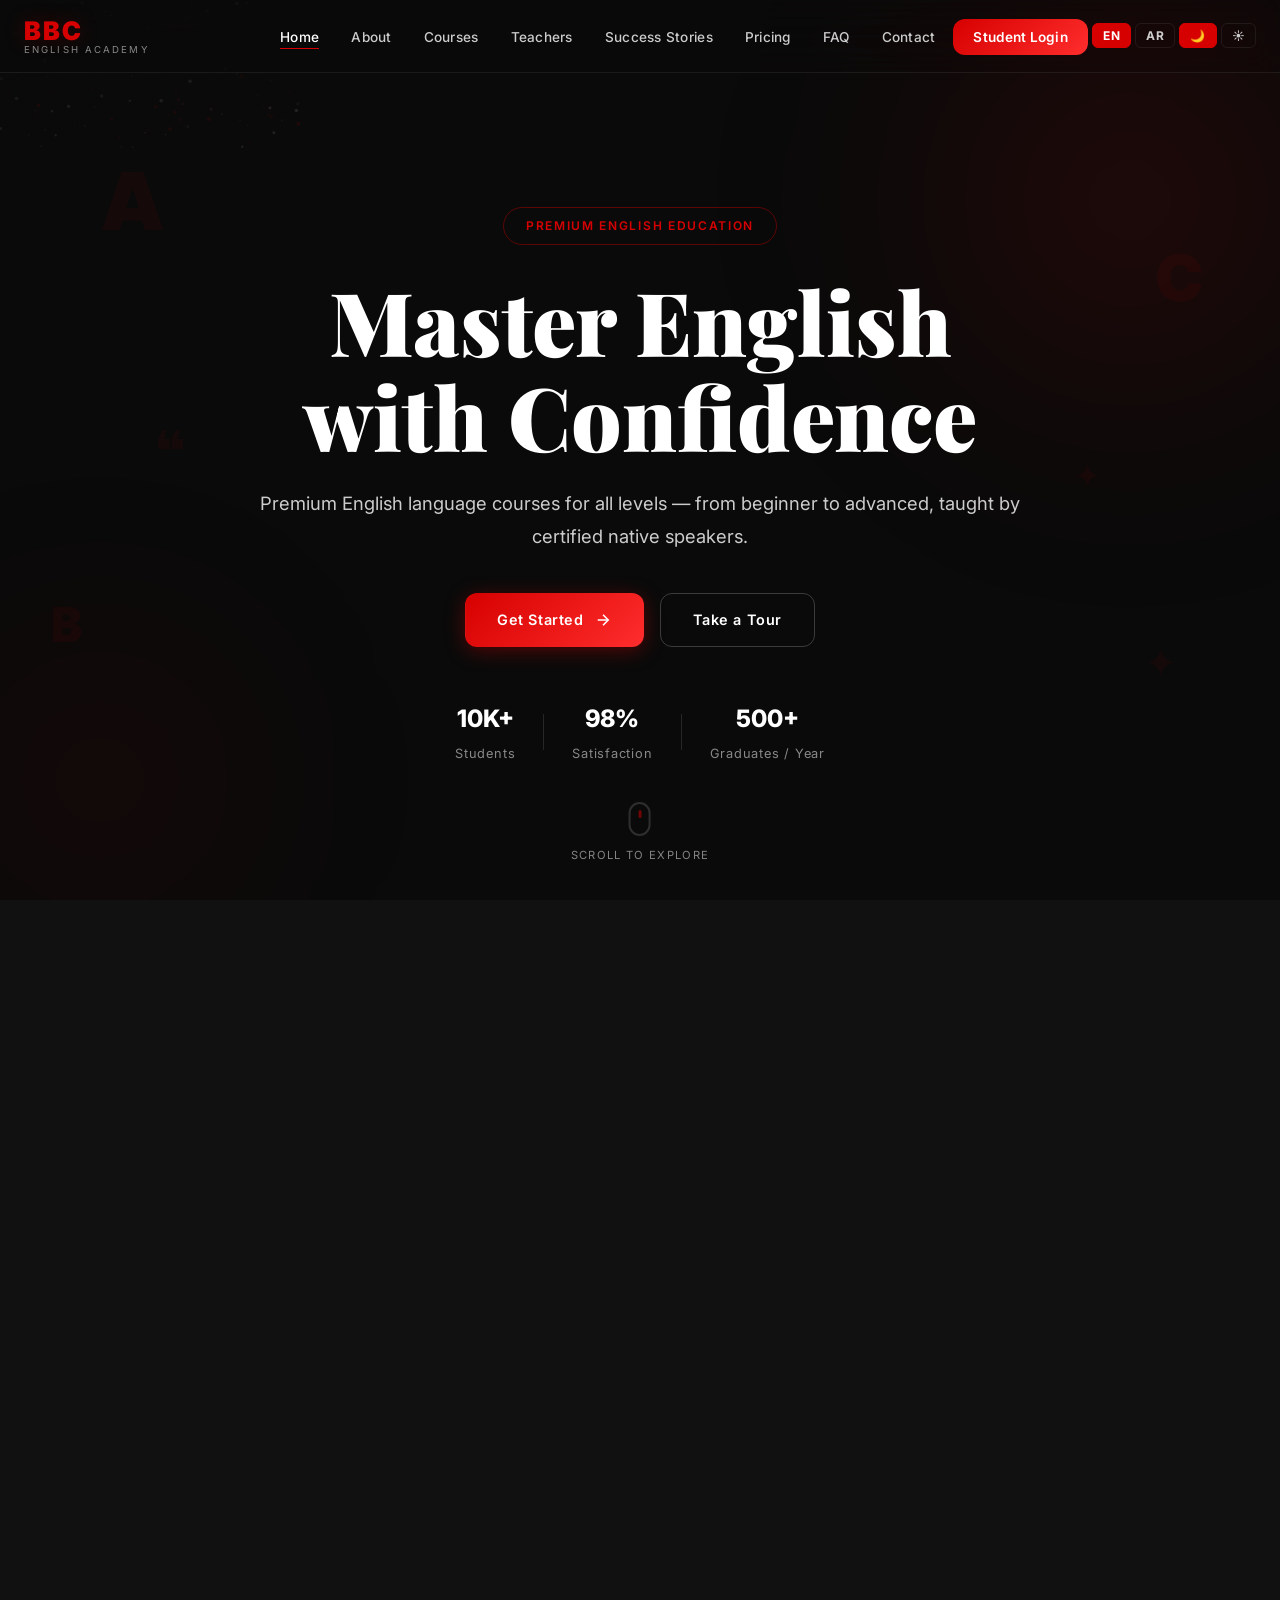
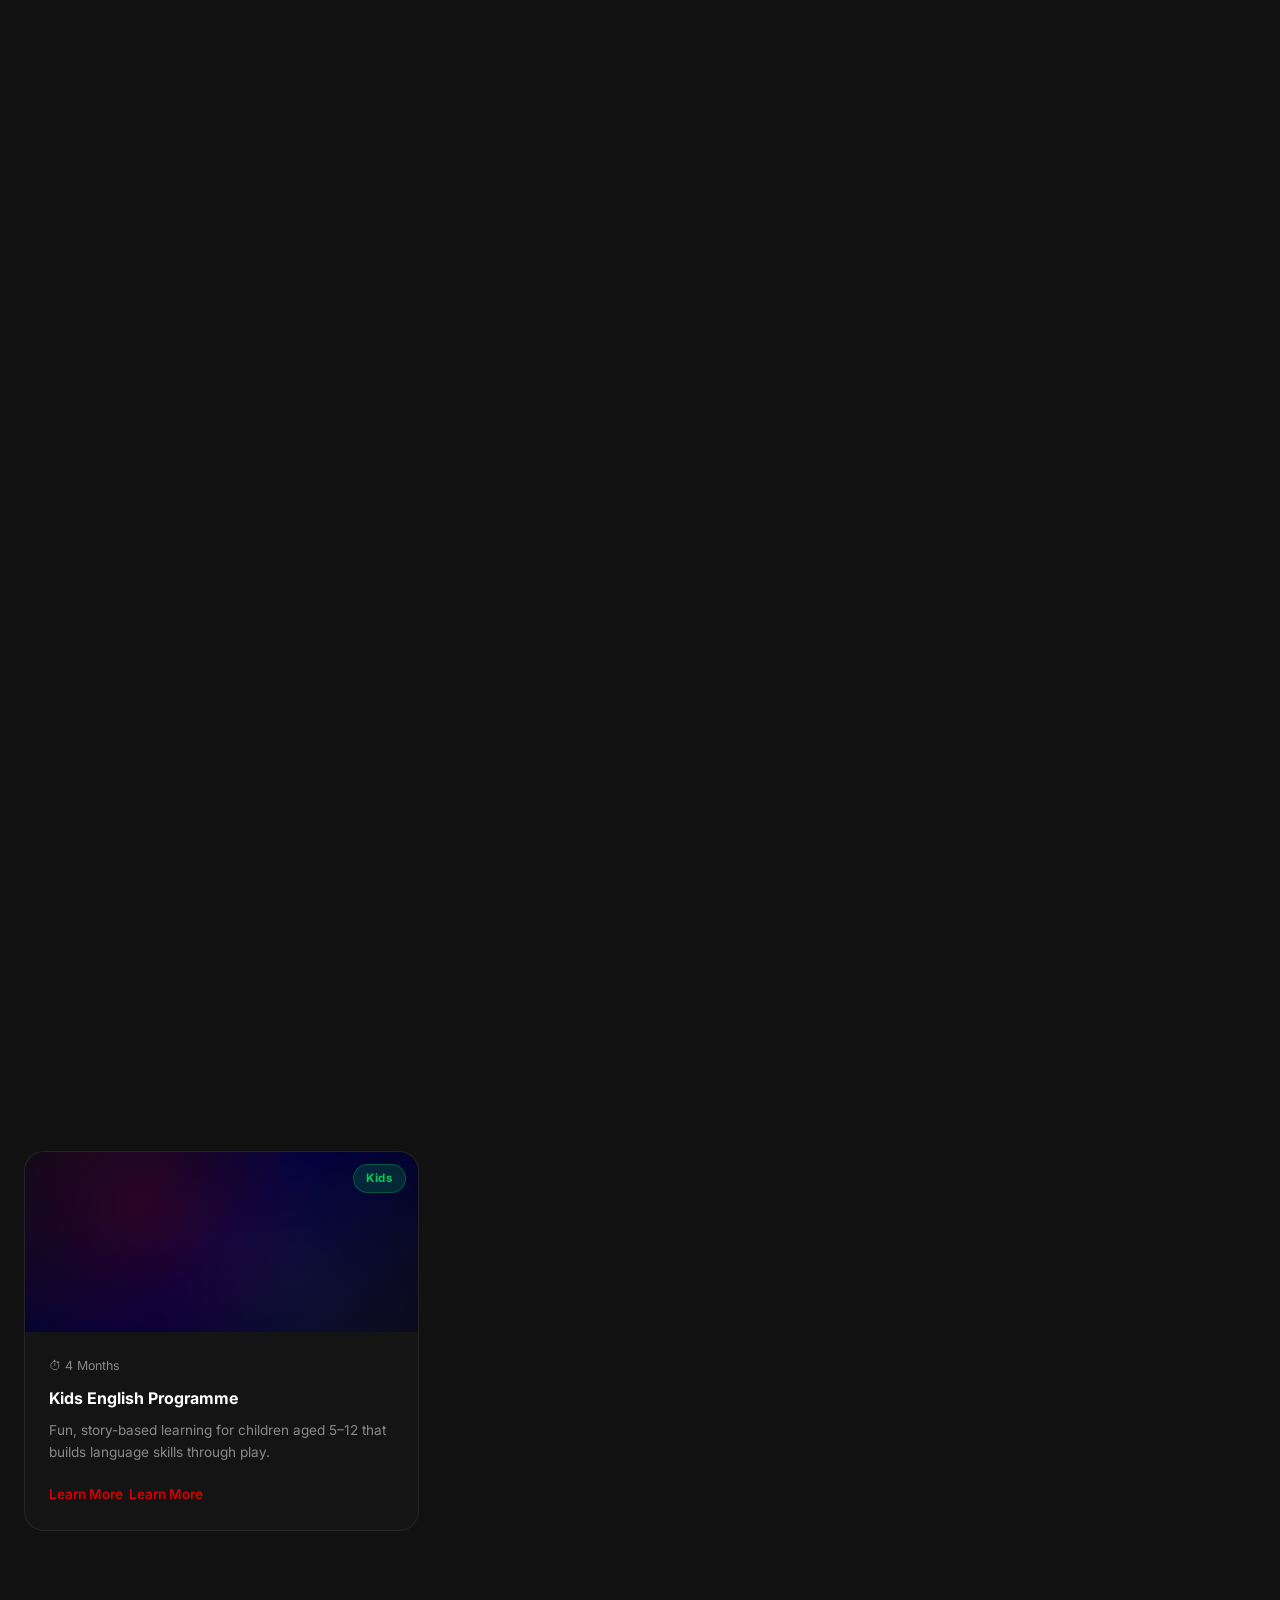
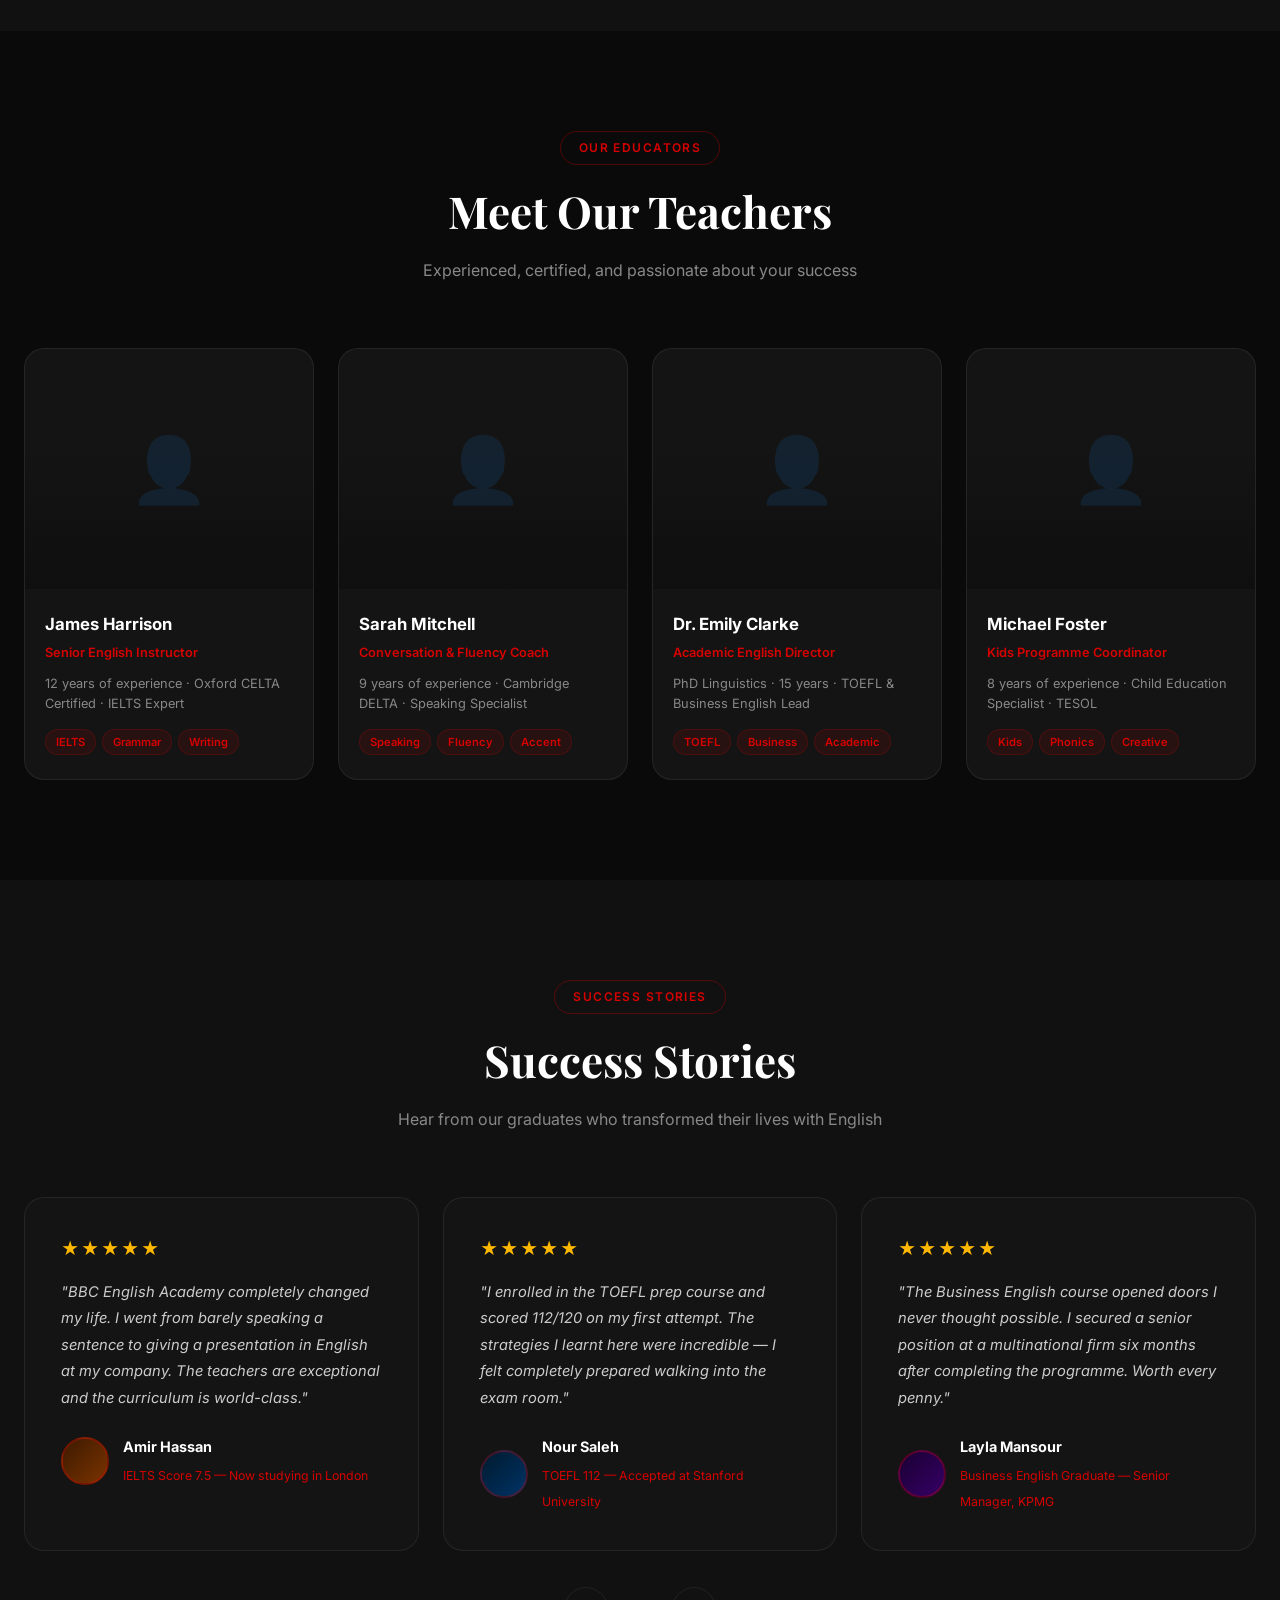
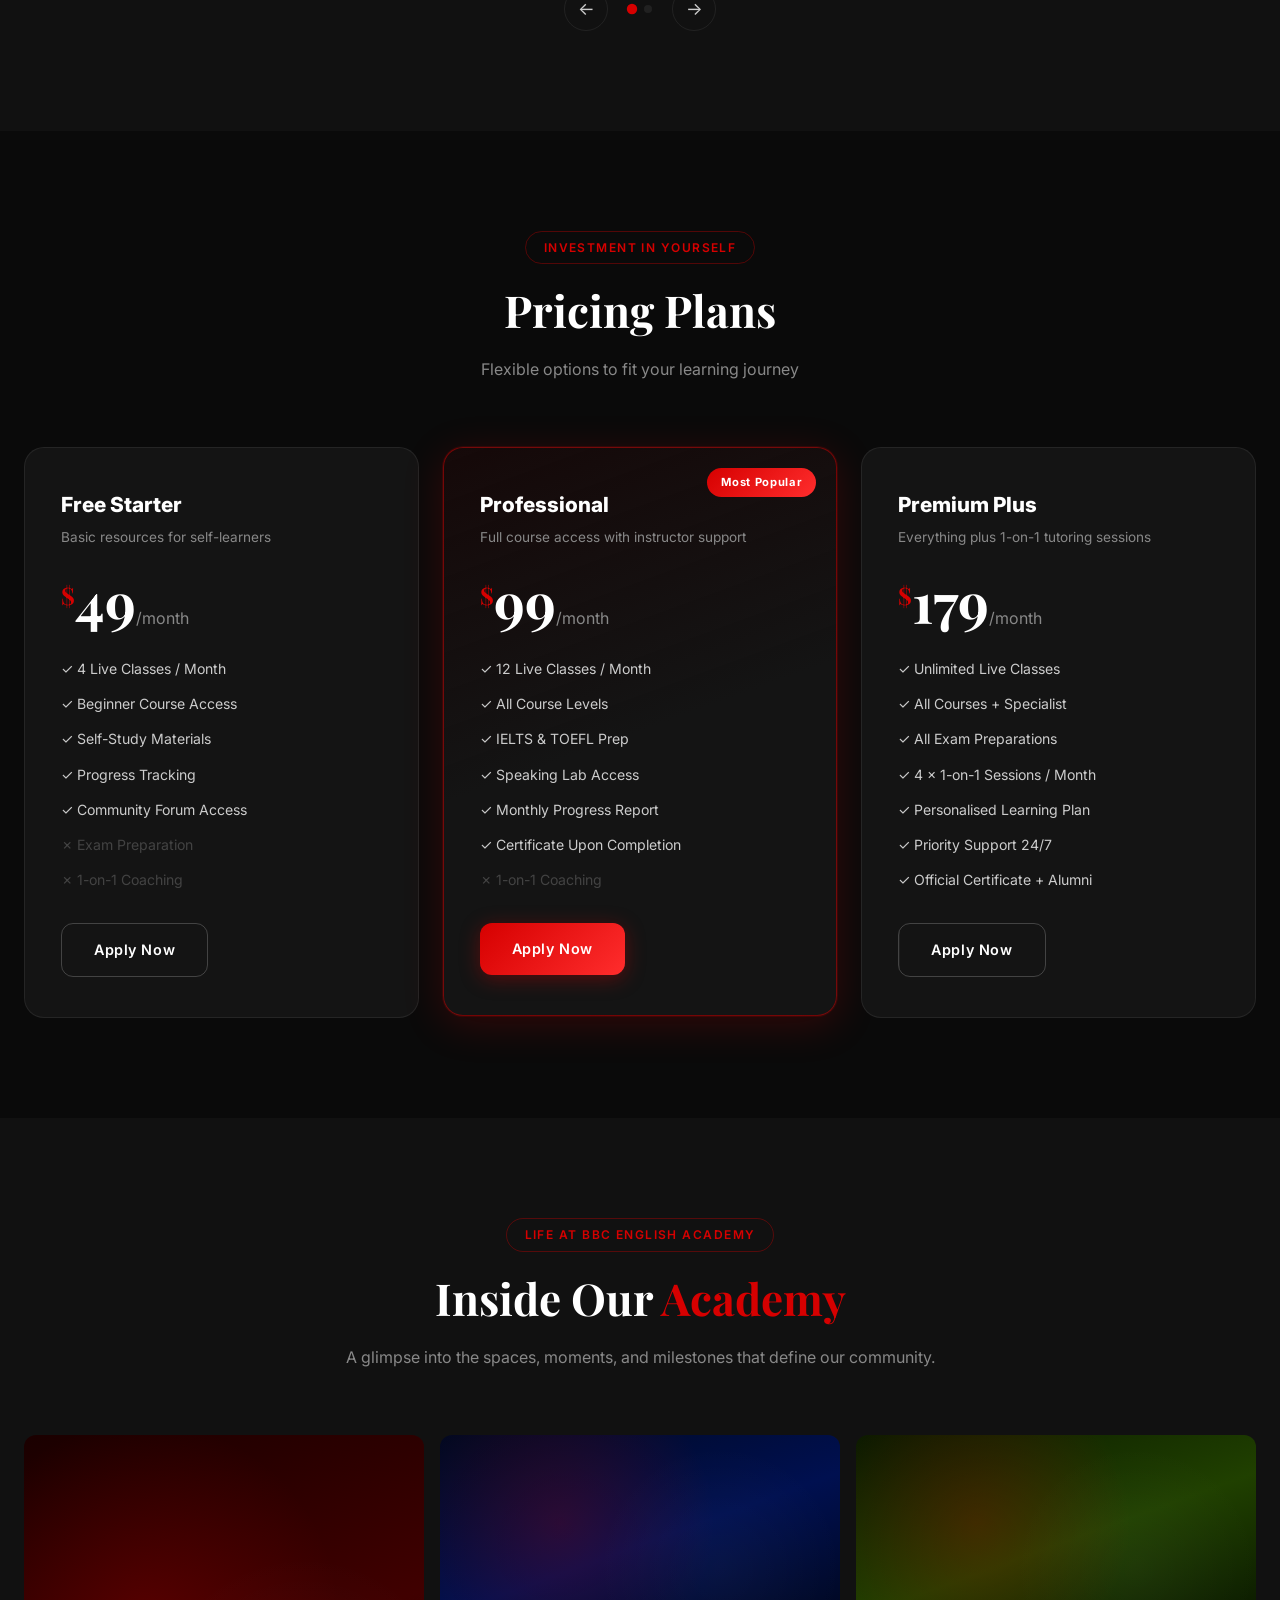
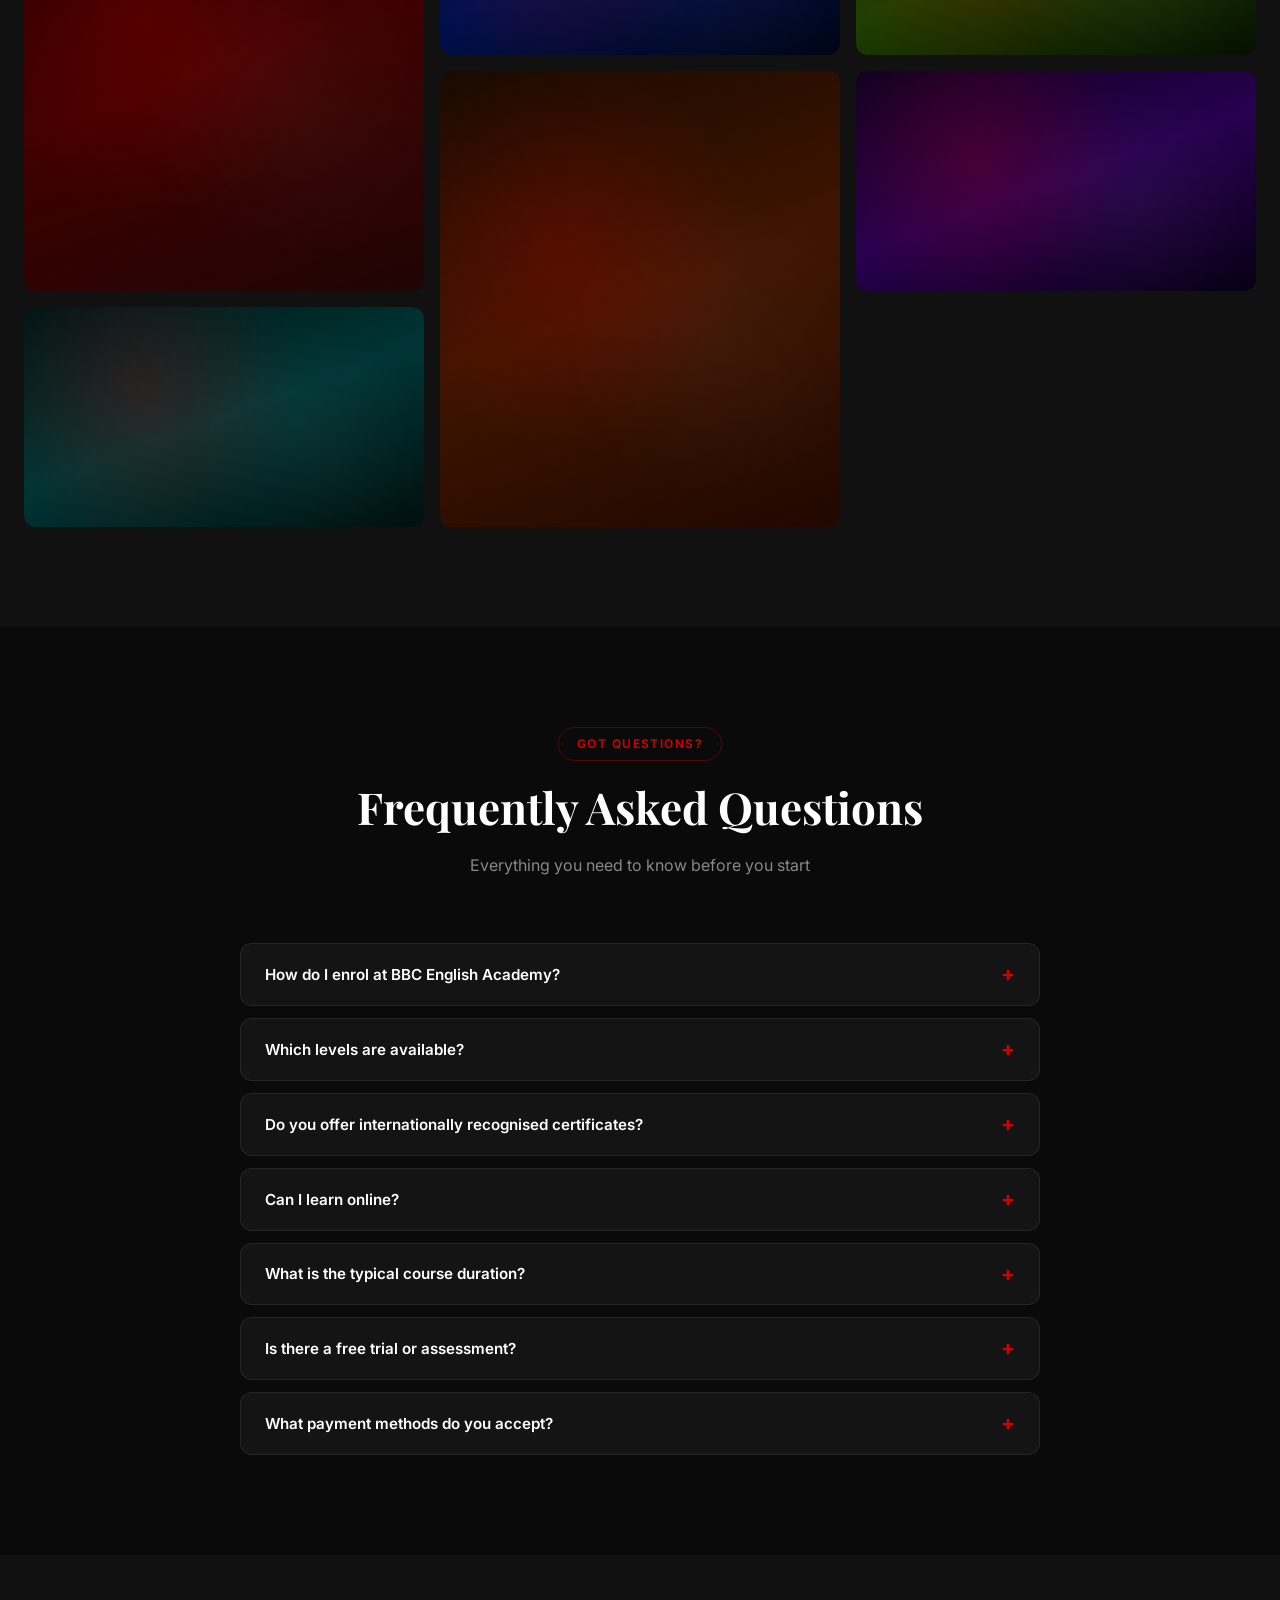
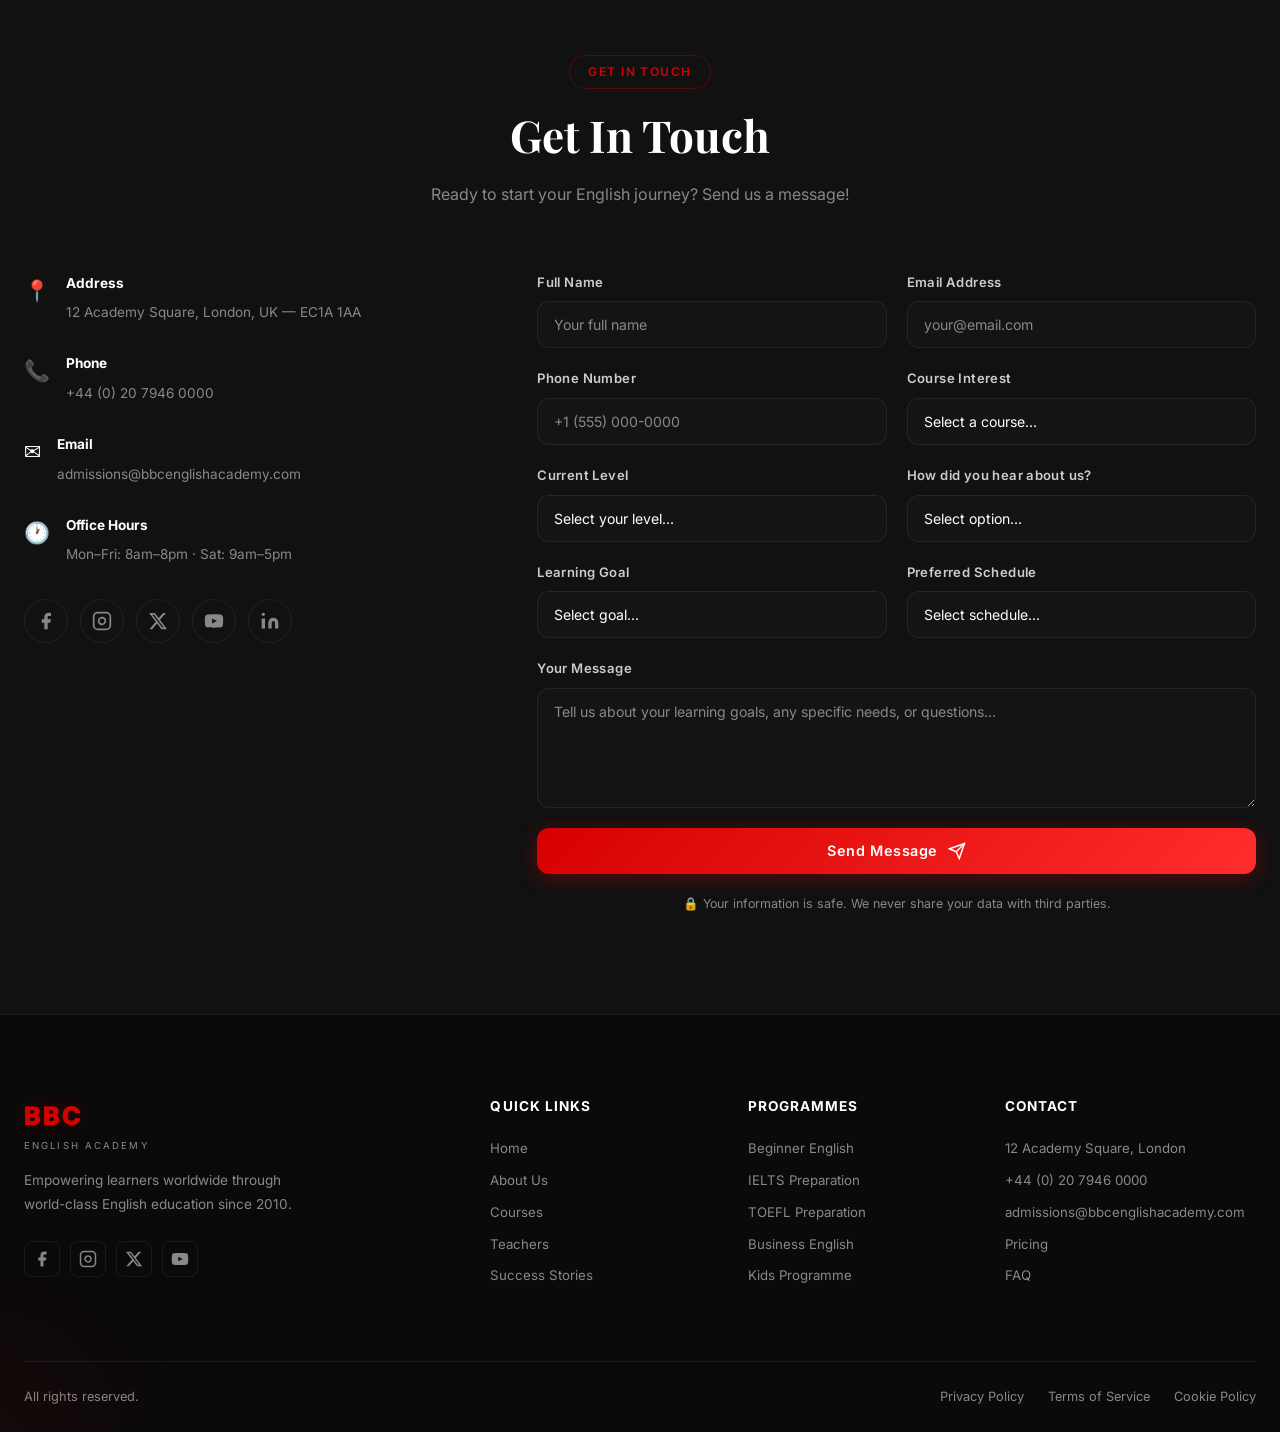
==== commit ee044be1: "Add real teacher photos with Unsplash images" ====
--- a/index.html
+++ b/index.html
@@ -317,7 +317,7 @@
       </div>
       <div class="teachers-grid">
         <div class="teacher-card reveal">
-          <div class="teacher-photo tp-1"></div>
+          <div class="teacher-photo tp-1" style="background-image: url('https://images.unsplash.com/photo-1507003211169-0a1dd7228f2d?w=400&h=400&fit=crop&crop=face')"></div>
           <div class="teacher-info">
             <h4>James Harrison</h4>
             <span class="teacher-role">Senior English Instructor</span>
@@ -326,7 +326,7 @@
           </div>
         </div>
         <div class="teacher-card reveal">
-          <div class="teacher-photo tp-2"></div>
+          <div class="teacher-photo tp-2" style="background-image: url('https://images.unsplash.com/photo-1573496359142-b8d87734a5a2?w=400&h=400&fit=crop&crop=face')"></div>
           <div class="teacher-info">
             <h4>Sarah Mitchell</h4>
             <span class="teacher-role">Conversation & Fluency Coach</span>
@@ -335,7 +335,7 @@
           </div>
         </div>
         <div class="teacher-card reveal">
-          <div class="teacher-photo tp-3"></div>
+          <div class="teacher-photo tp-3" style="background-image: url('https://images.unsplash.com/photo-1580489944761-15a19d654956?w=400&h=400&fit=crop&crop=face')"></div>
           <div class="teacher-info">
             <h4>Dr. Emily Clarke</h4>
             <span class="teacher-role">Academic English Director</span>
@@ -344,7 +344,7 @@
           </div>
         </div>
         <div class="teacher-card reveal">
-          <div class="teacher-photo tp-4"></div>
+          <div class="teacher-photo tp-4" style="background-image: url('https://images.unsplash.com/photo-1472099645785-5658abf4ff4e?w=400&h=400&fit=crop&crop=face')"></div>
           <div class="teacher-info">
             <h4>Michael Foster</h4>
             <span class="teacher-role">Kids Programme Coordinator</span>
--- a/style.css
+++ b/style.css
@@ -855,6 +855,12 @@
   .nav-links.open      { transform: translateY(0); opacity: 1; pointer-events: auto; }
   .nav-link            { padding: 14px 28px; font-size: 1rem; border-radius: 0; }
   .nav-link::after     { display: none; }
+  html[dir="rtl"] .nav-links { flex-direction: column; }
+  .nav-lang-item, .nav-theme-item {
+    padding: 8px 28px;
+    gap: 8px;
+    display: flex;
+  }
 
   /* Hero */
   .hero-stat           { padding: 0 16px; }
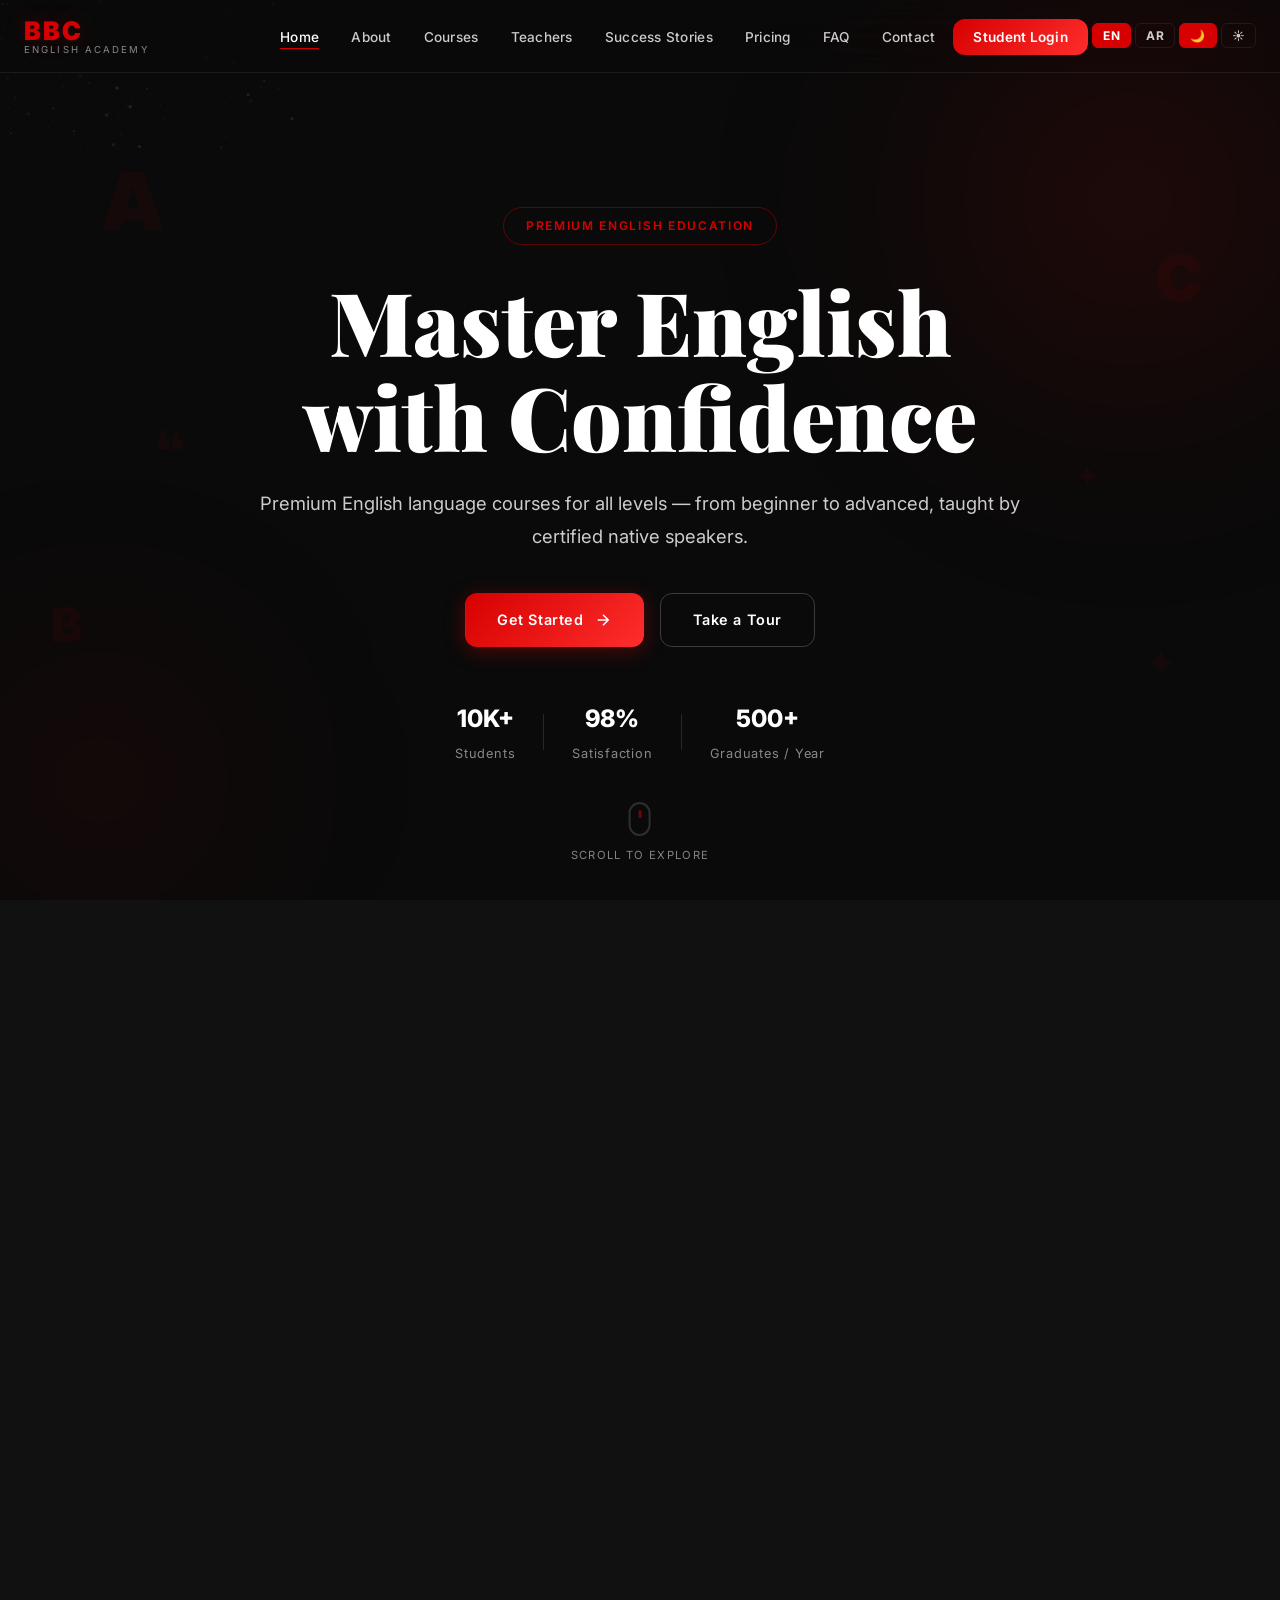
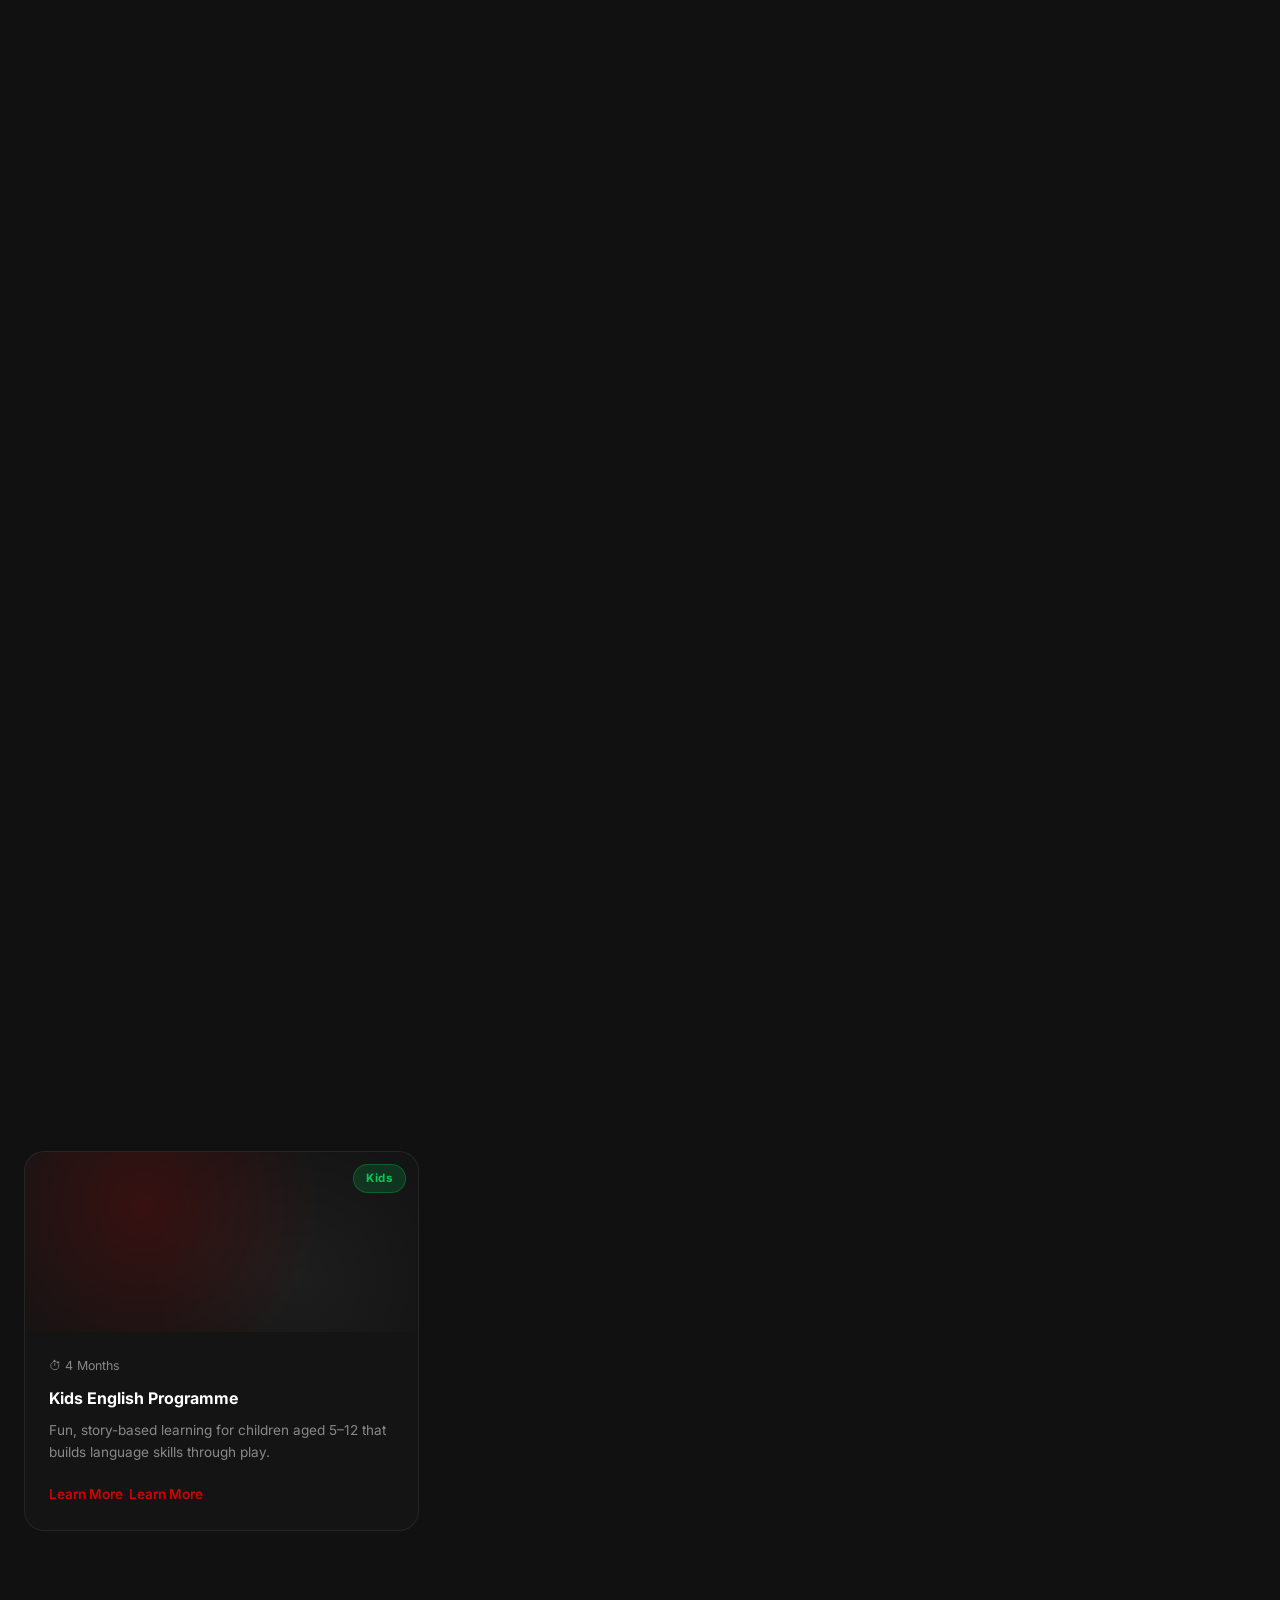
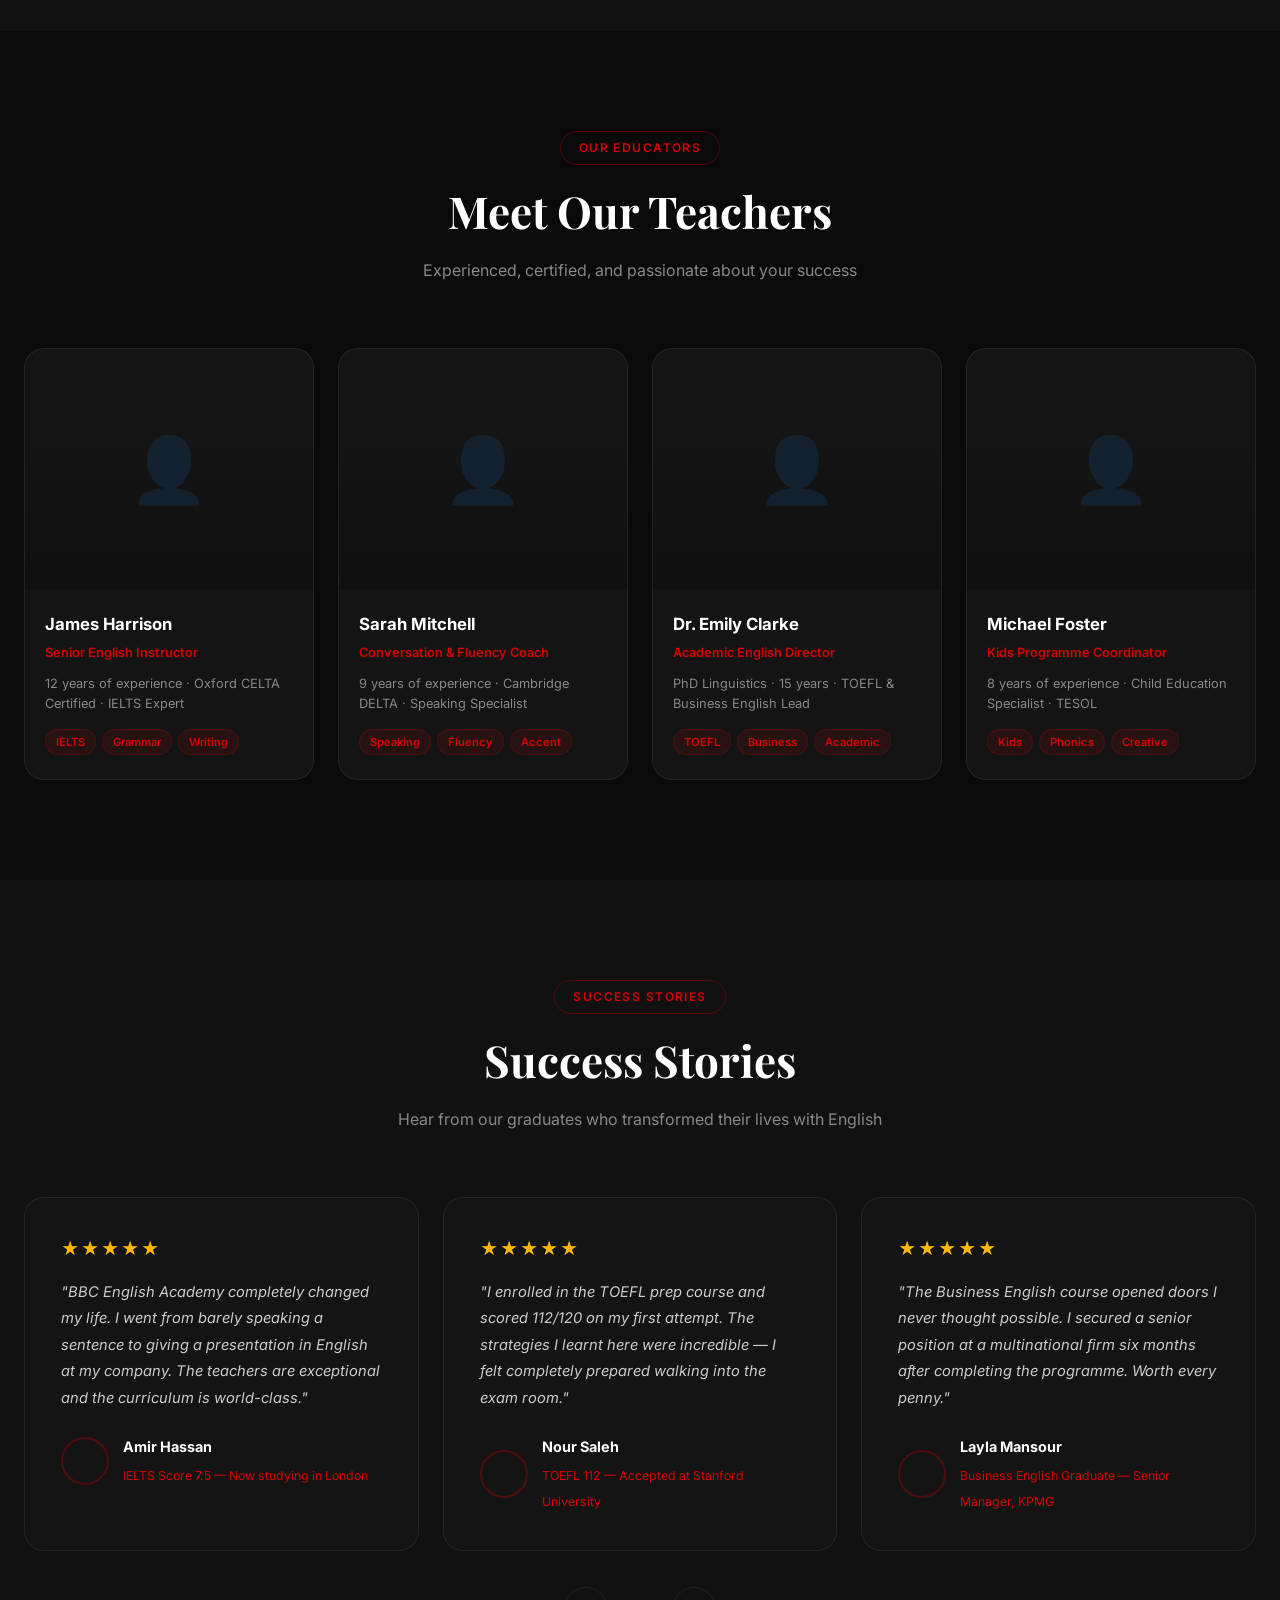
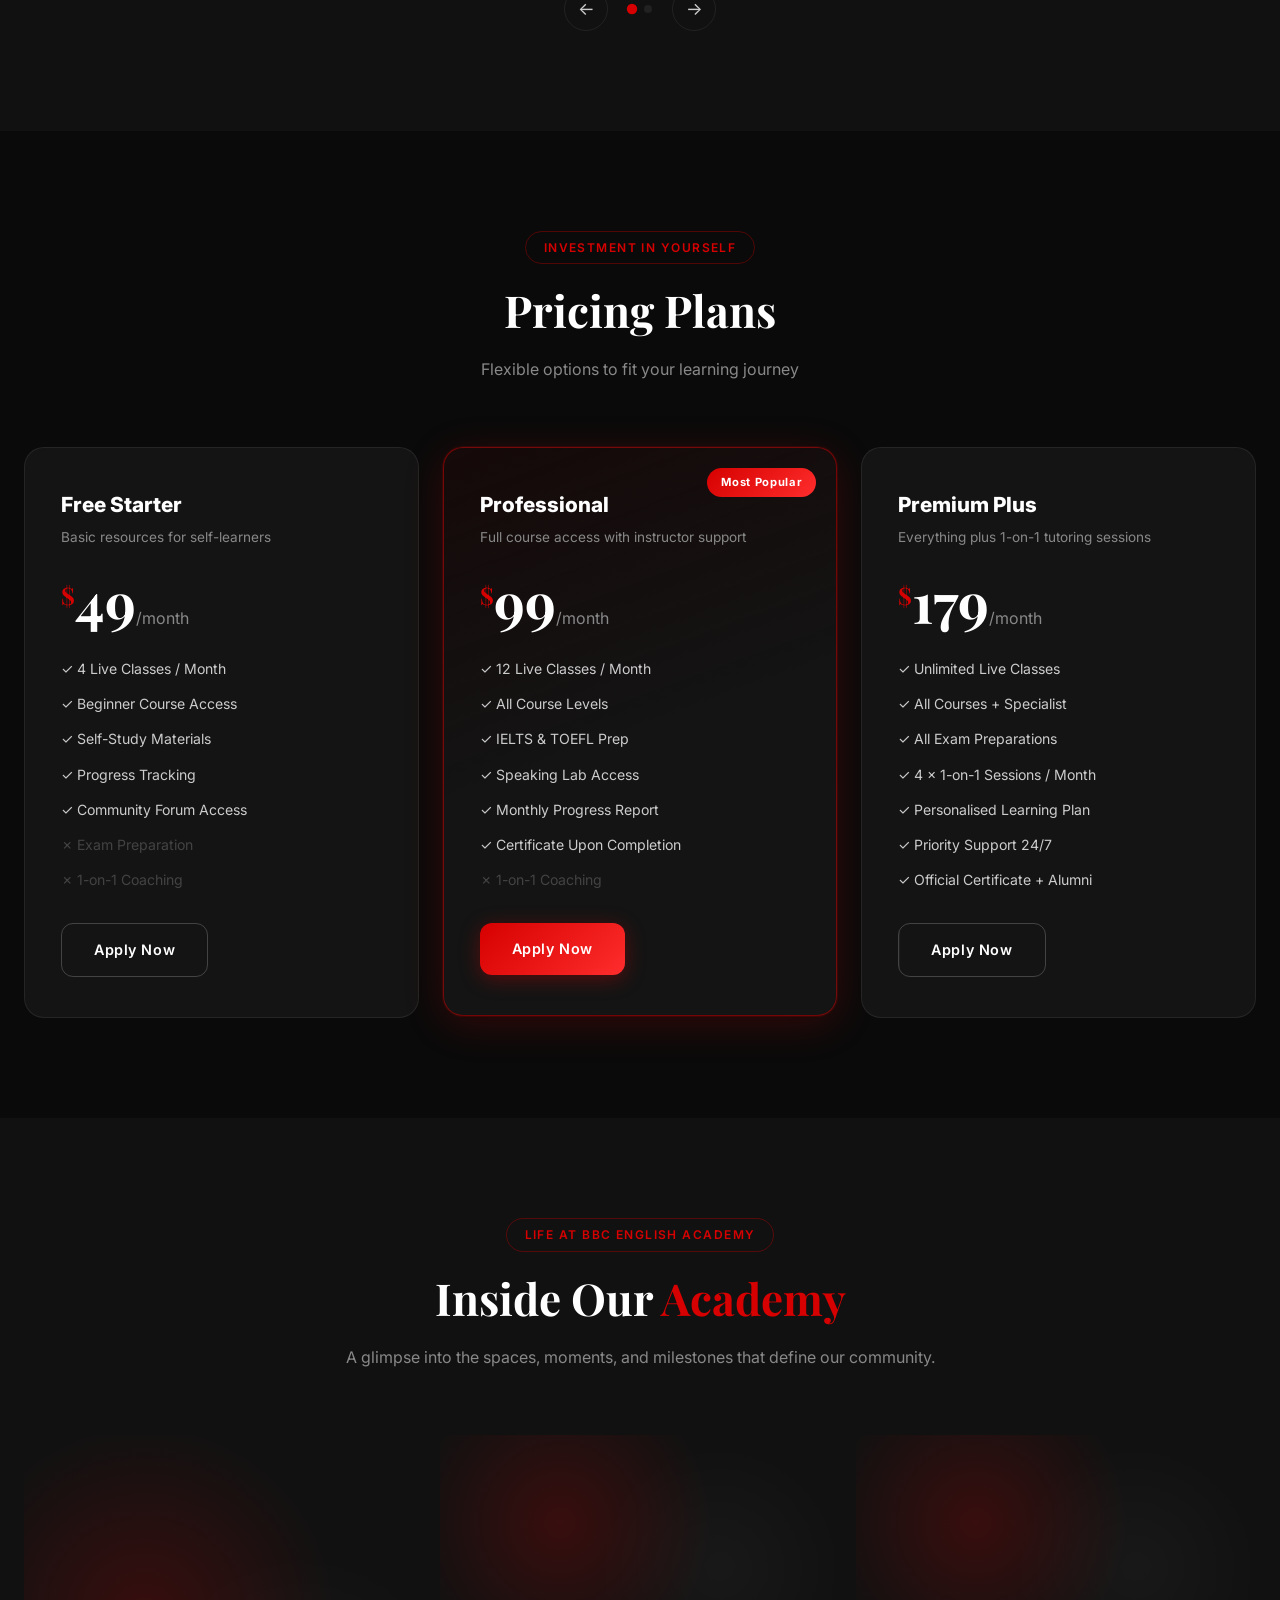
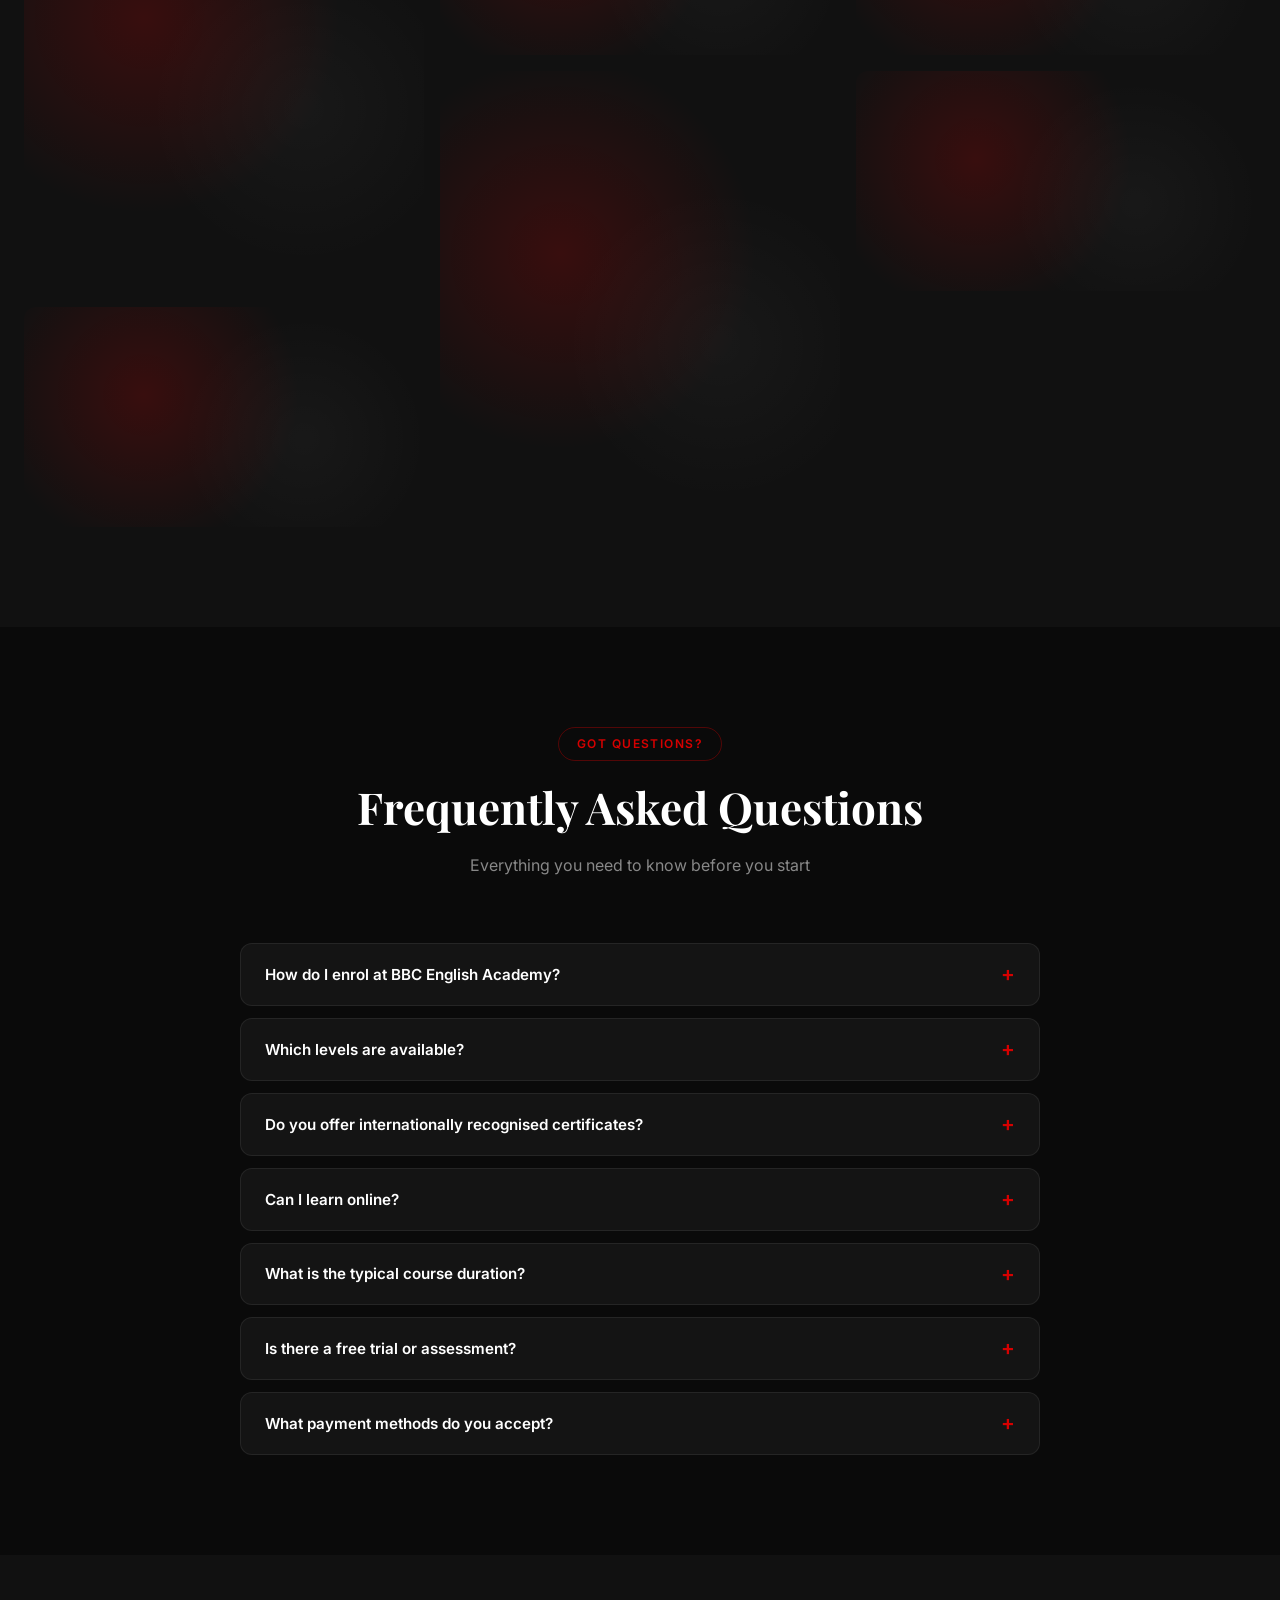
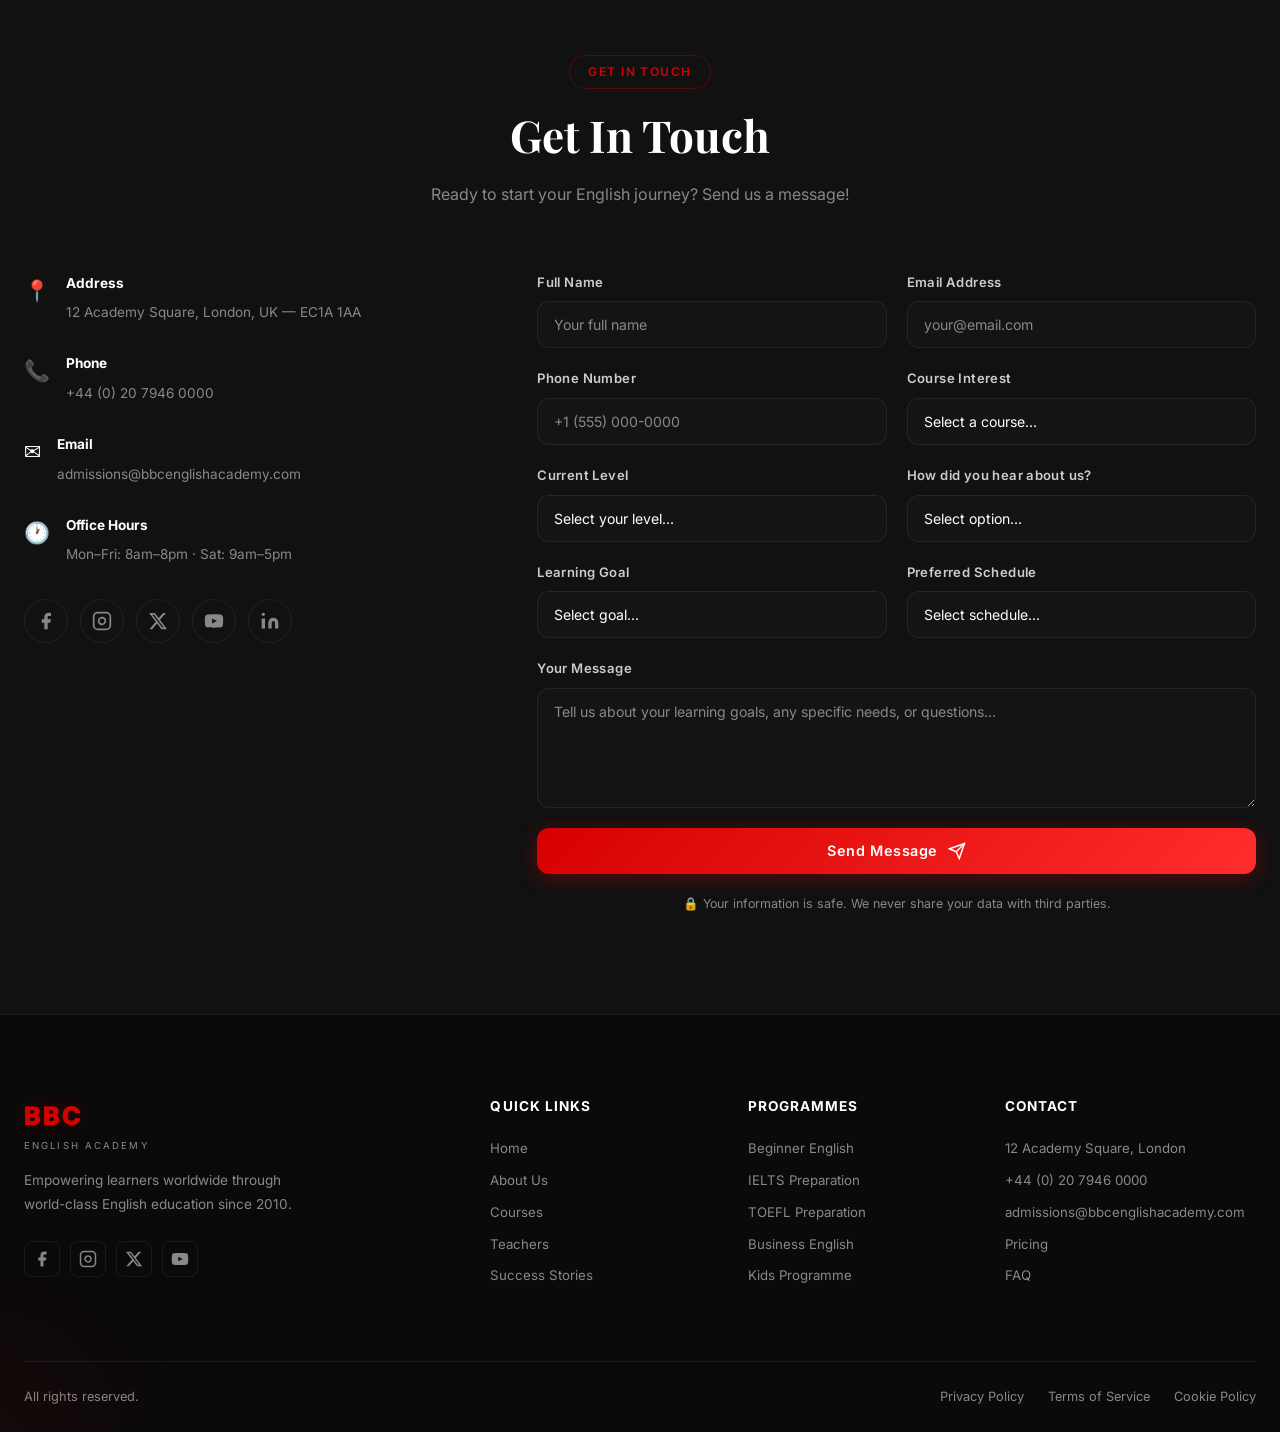
==== commit ddab5be2: "Add real images to courses, teachers, gallery, testimonials + fix lightbox" ====
--- a/index.html
+++ b/index.html
@@ -214,7 +214,7 @@
       </div>
       <div class="courses-grid">
         <div class="course-card reveal" data-category="general">
-          <div class="course-img"><div class="course-img-placeholder ci-1"></div><span class="course-level level-beginner">Beginner</span></div>
+          <div class="course-img"><div class="course-img-placeholder ci-1" style="background-image: url('https://images.unsplash.com/photo-1434030216411-0b793f4b4173?w=400&h=250&fit=crop')"></div><span class="course-level level-beginner">Beginner</span></div>
           <div class="course-body">
             <span class="course-duration">⏱ 3 Months</span>
             <h4>Beginner English</h4>
@@ -223,7 +223,7 @@
           </div>
         </div>
         <div class="course-card reveal" data-category="general">
-          <div class="course-img"><div class="course-img-placeholder ci-2"></div><span class="course-level level-intermediate">Intermediate</span></div>
+          <div class="course-img"><div class="course-img-placeholder ci-2" style="background-image: url('https://images.unsplash.com/photo-1503676260728-1c00da094a0b?w=400&h=250&fit=crop')"></div><span class="course-level level-intermediate">Intermediate</span></div>
           <div class="course-body">
             <span class="course-duration">⏱ 4 Months</span>
             <h4>Intermediate English</h4>
@@ -232,7 +232,7 @@
           </div>
         </div>
         <div class="course-card reveal" data-category="general">
-          <div class="course-img"><div class="course-img-placeholder ci-3"></div><span class="course-level level-advanced">Advanced</span></div>
+          <div class="course-img"><div class="course-img-placeholder ci-3" style="background-image: url('https://images.unsplash.com/photo-1488521787991-ed7bbaae773c?w=400&h=250&fit=crop')"></div><span class="course-level level-advanced">Advanced</span></div>
           <div class="course-body">
             <span class="course-duration">⏱ 5 Months</span>
             <h4>Advanced English</h4>
@@ -241,7 +241,7 @@
           </div>
         </div>
         <div class="course-card reveal" data-category="specialist">
-          <div class="course-img"><div class="course-img-placeholder ci-4"></div><span class="course-level level-business">Business</span></div>
+          <div class="course-img"><div class="course-img-placeholder ci-4" style="background-image: url('https://images.unsplash.com/photo-1521791136064-7986c2920216?w=400&h=250&fit=crop')"></div><span class="course-level level-business">Business</span></div>
           <div class="course-body">
             <span class="course-duration">⏱ 3 Months</span>
             <h4>Business English</h4>
@@ -250,7 +250,7 @@
           </div>
         </div>
         <div class="course-card reveal" data-category="exam">
-          <div class="course-img"><div class="course-img-placeholder ci-5"></div><span class="course-level level-exam">IELTS</span></div>
+          <div class="course-img"><div class="course-img-placeholder ci-5" style="background-image: url('https://images.unsplash.com/photo-1456513080510-7bf3a84b82f9?w=400&h=250&fit=crop')"></div><span class="course-level level-exam">IELTS</span></div>
           <div class="course-body">
             <span class="course-duration">⏱ 2 Months</span>
             <h4>IELTS Preparation</h4>
@@ -259,7 +259,7 @@
           </div>
         </div>
         <div class="course-card reveal" data-category="exam">
-          <div class="course-img"><div class="course-img-placeholder ci-6"></div><span class="course-level level-exam">TOEFL</span></div>
+          <div class="course-img"><div class="course-img-placeholder ci-6" style="background-image: url('https://images.unsplash.com/photo-1434030216411-0b793f4b4173?w=400&h=250&fit=crop')"></div><span class="course-level level-exam">TOEFL</span></div>
           <div class="course-body">
             <span class="course-duration">⏱ 2 Months</span>
             <h4>TOEFL Preparation</h4>
@@ -268,7 +268,7 @@
           </div>
         </div>
         <div class="course-card reveal" data-category="specialist">
-          <div class="course-img"><div class="course-img-placeholder ci-7"></div><span class="course-level level-intermediate">Intermediate</span></div>
+          <div class="course-img"><div class="course-img-placeholder ci-7" style="background-image: url('https://images.unsplash.com/photo-1509113799245-29c25ef0e9a5?w=400&h=250&fit=crop')"></div><span class="course-level level-intermediate">Intermediate</span></div>
           <div class="course-body">
             <span class="course-duration">⏱ 2 Months</span>
             <h4>Conversation Courses</h4>
@@ -277,7 +277,7 @@
           </div>
         </div>
         <div class="course-card reveal" data-category="general">
-          <div class="course-img"><div class="course-img-placeholder ci-8"></div><span class="course-level level-beginner">All Levels</span></div>
+          <div class="course-img"><div class="course-img-placeholder ci-8" style="background-image: url('https://images.unsplash.com/photo-1450367671625-8fb7c8f78e67?w=400&h=250&fit=crop')"></div><span class="course-level level-beginner">All Levels</span></div>
           <div class="course-body">
             <span class="course-duration">⏱ 2 Months</span>
             <h4>Grammar Mastery</h4>
@@ -286,7 +286,7 @@
           </div>
         </div>
         <div class="course-card reveal" data-category="specialist">
-          <div class="course-img"><div class="course-img-placeholder ci-9"></div><span class="course-level level-advanced">Advanced</span></div>
+          <div class="course-img"><div class="course-img-placeholder ci-9" style="background-image: url('https://images.unsplash.com/photo-1481627834876-b7833e8f5570?w=400&h=250&fit=crop')"></div><span class="course-level level-advanced">Advanced</span></div>
           <div class="course-body">
             <span class="course-duration">⏱ 3 Months</span>
             <h4>Speaking Fluency</h4>
@@ -295,7 +295,7 @@
           </div>
         </div>
         <div class="course-card reveal" data-category="specialist">
-          <div class="course-img"><div class="course-img-placeholder ci-10"></div><span class="course-level level-beginner">Kids</span></div>
+          <div class="course-img"><div class="course-img-placeholder ci-10" style="background-image: url('https://images.unsplash.com/photo-1491311353627-00b28069b6b2?w=400&h=250&fit=crop')"></div><span class="course-level level-beginner">Kids</span></div>
           <div class="course-body">
             <span class="course-duration">⏱ 4 Months</span>
             <h4>Kids English Programme</h4>
@@ -370,7 +370,7 @@
             <div class="testi-stars">★★★★★</div>
             <p class="testi-text">"BBC English Academy completely changed my life. I went from barely speaking a sentence to giving a presentation in English at my company. The teachers are exceptional and the curriculum is world-class."</p>
             <div class="testi-author">
-              <div class="testi-avatar ta-1"></div>
+              <div class="testi-avatar ta-1" style="background-image: url('https://images.unsplash.com/photo-1507003211169-0a1dd7228f2d?w=100&h=100&fit=crop&crop=face')"></div>
               <div><strong>Amir Hassan</strong><span>IELTS Score 7.5 — Now studying in London</span></div>
             </div>
           </div>
@@ -378,7 +378,7 @@
             <div class="testi-stars">★★★★★</div>
             <p class="testi-text">"I enrolled in the TOEFL prep course and scored 112/120 on my first attempt. The strategies I learnt here were incredible — I felt completely prepared walking into the exam room."</p>
             <div class="testi-author">
-              <div class="testi-avatar ta-2"></div>
+              <div class="testi-avatar ta-2" style="background-image: url('https://images.unsplash.com/photo-1494790108377-be9c29b29330?w=100&h=100&fit=crop&crop=face')"></div>
               <div><strong>Nour Saleh</strong><span>TOEFL 112 — Accepted at Stanford University</span></div>
             </div>
           </div>
@@ -386,7 +386,7 @@
             <div class="testi-stars">★★★★★</div>
             <p class="testi-text">"The Business English course opened doors I never thought possible. I secured a senior position at a multinational firm six months after completing the programme. Worth every penny."</p>
             <div class="testi-author">
-              <div class="testi-avatar ta-3"></div>
+              <div class="testi-avatar ta-3" style="background-image: url('https://images.unsplash.com/photo-1573496359142-b8d87734a5a2?w=100&h=100&fit=crop&crop=face')"></div>
               <div><strong>Layla Mansour</strong><span>Business English Graduate — Senior Manager, KPMG</span></div>
             </div>
           </div>
@@ -394,7 +394,7 @@
             <div class="testi-stars">★★★★★</div>
             <p class="testi-text">"My daughter joined the Kids Programme at age 7. Two years later she reads chapter books in English and speaks to her teachers without hesitation. The results speak for themselves."</p>
             <div class="testi-author">
-              <div class="testi-avatar ta-4"></div>
+              <div class="testi-avatar ta-4" style="background-image: url('https://images.unsplash.com/photo-1500648767791-00dcc994a43e?w=100&h=100&fit=crop&crop=face')"></div>
               <div><strong>Khalid Al-Rashidi</strong><span>Parent — Kids Programme</span></div>
             </div>
           </div>
@@ -402,8 +402,9 @@
             <div class="testi-stars">★★★★★</div>
             <p class="testi-text">"I had tried other academies before but nothing compared to BBC English Academy. The speaking fluency course gave me real tools, real practice, and real confidence in just 3 months."</p>
             <div class="testi-author">
-              <div class="testi-avatar ta-5"></div>
+              <div class="testi-avatar ta-5" style="background-image: url('https://images.unsplash.com/photo-1438761681033-6461ffad8d80?w=100&h=100&fit=crop&crop=face')"></div>
               <div><strong>Sofia Petrakis</strong><span>Speaking Fluency — Now working at the UN</span></div>
+            </div>
             </div>
           </div>
         </div>
@@ -490,12 +491,12 @@
         <p class="section-subtitle">A glimpse into the spaces, moments, and milestones that define our community.</p>
       </div>
       <div class="gallery-grid reveal">
-        <div class="gallery-item gi-1" data-index="0"><div class="gallery-overlay"><span>Modern Classrooms</span></div></div>
-        <div class="gallery-item gi-2" data-index="1"><div class="gallery-overlay"><span>Speaking Labs</span></div></div>
-        <div class="gallery-item gi-3" data-index="2"><div class="gallery-overlay"><span>Student Workshops</span></div></div>
-        <div class="gallery-item gi-4" data-index="3"><div class="gallery-overlay"><span>Graduation Ceremony</span></div></div>
-        <div class="gallery-item gi-5" data-index="4"><div class="gallery-overlay"><span>Group Activities</span></div></div>
-        <div class="gallery-item gi-6" data-index="5"><div class="gallery-overlay"><span>Library & Study Hub</span></div></div>
+        <div class="gallery-item gi-1" data-index="0" style="background-image: url('https://images.unsplash.com/photo-1497633762265-9d179a990aa6?w=800&h=600&fit=crop')"><div class="gallery-overlay"><span>Modern Classrooms</span></div></div>
+        <div class="gallery-item gi-2" data-index="1" style="background-image: url('https://images.unsplash.com/photo-1519389950473-47ba0277781c?w=800&h=600&fit=crop')"><div class="gallery-overlay"><span>Speaking Labs</span></div></div>
+        <div class="gallery-item gi-3" data-index="2" style="background-image: url('https://images.unsplash.com/photo-1524178232363-1fb2b075b655?w=800&h=600&fit=crop')"><div class="gallery-overlay"><span>Student Workshops</span></div></div>
+        <div class="gallery-item gi-4" data-index="3" style="background-image: url('https://images.unsplash.com/photo-1523050854058-8df90110c9f1?w=800&h=600&fit=crop')"><div class="gallery-overlay"><span>Graduation Ceremony</span></div></div>
+        <div class="gallery-item gi-5" data-index="4" style="background-image: url('https://images.unsplash.com/photo-1517486808906-6ca8b3f04846?w=800&h=600&fit=crop')"><div class="gallery-overlay"><span>Group Activities</span></div></div>
+        <div class="gallery-item gi-6" data-index="5" style="background-image: url('https://images.unsplash.com/photo-1481627834876-b7833e8f5570?w=800&h=600&fit=crop')"><div class="gallery-overlay"><span>Library & Study Hub</span></div></div>
       </div>
     </div>
     <!-- Lightbox -->
--- a/style.css
+++ b/style.css
@@ -542,14 +542,11 @@
 }
 .testi-author { display: flex; align-items: center; gap: 14px; }
 .testi-avatar {
-  width: 48px; height: 48px; border-radius: 50%; flex-shrink: 0;
+  width: 48px; height: 48px; border-radius: 50%;
+  background-size: cover; background-position: center;
+  flex-shrink: 0;
   border: 2px solid rgba(214,0,0,0.3);
 }
-.ta-1 { background: linear-gradient(135deg,#3d1a00,#7a3300); }
-.ta-2 { background: linear-gradient(135deg,#001a2e,#003366); }
-.ta-3 { background: linear-gradient(135deg,#1a0033,#360066); }
-.ta-4 { background: linear-gradient(135deg,#003322,#006644); }
-.ta-5 { background: linear-gradient(135deg,#1a1500,#3d3300); }
 .testi-author strong { display: block; font-size: 0.9rem; font-weight: 700; margin-bottom: 2px; }
 .testi-author span { font-size: 0.77rem; color: var(--red); }
 .testi-controls {
